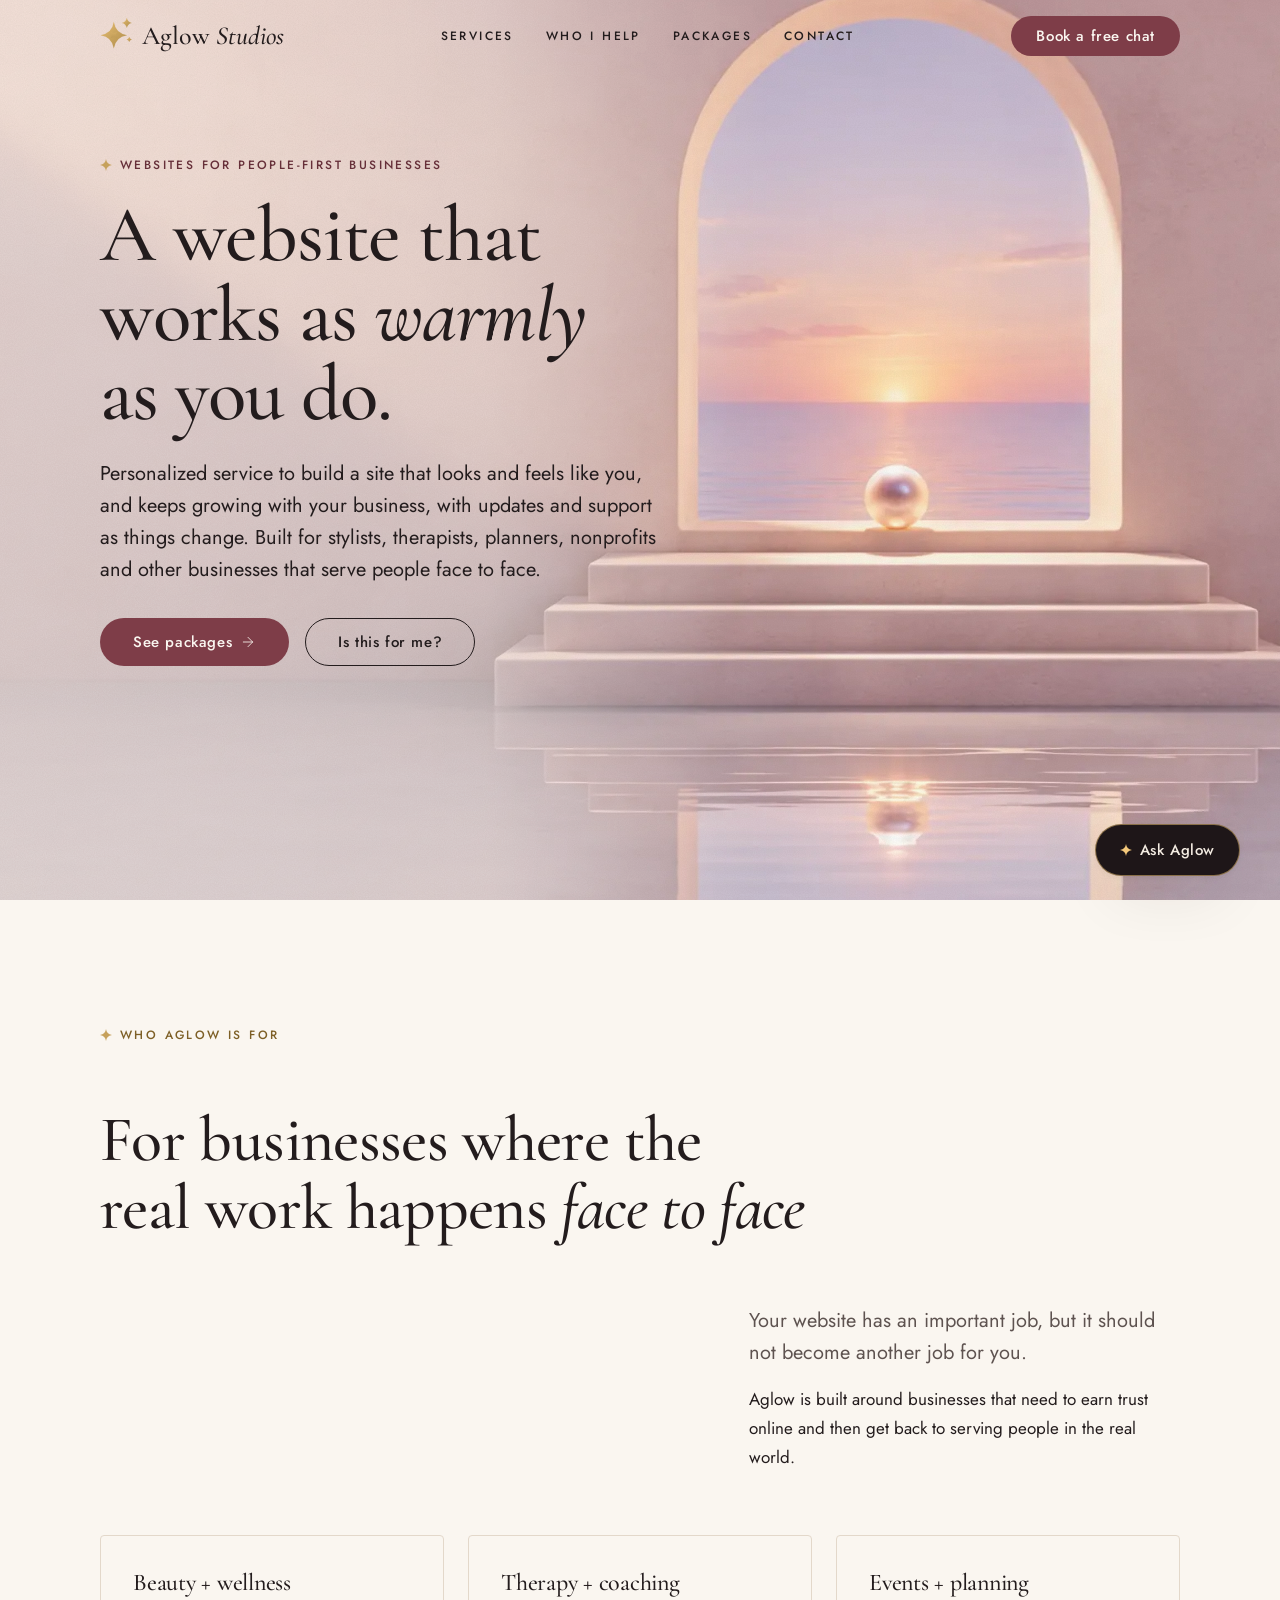
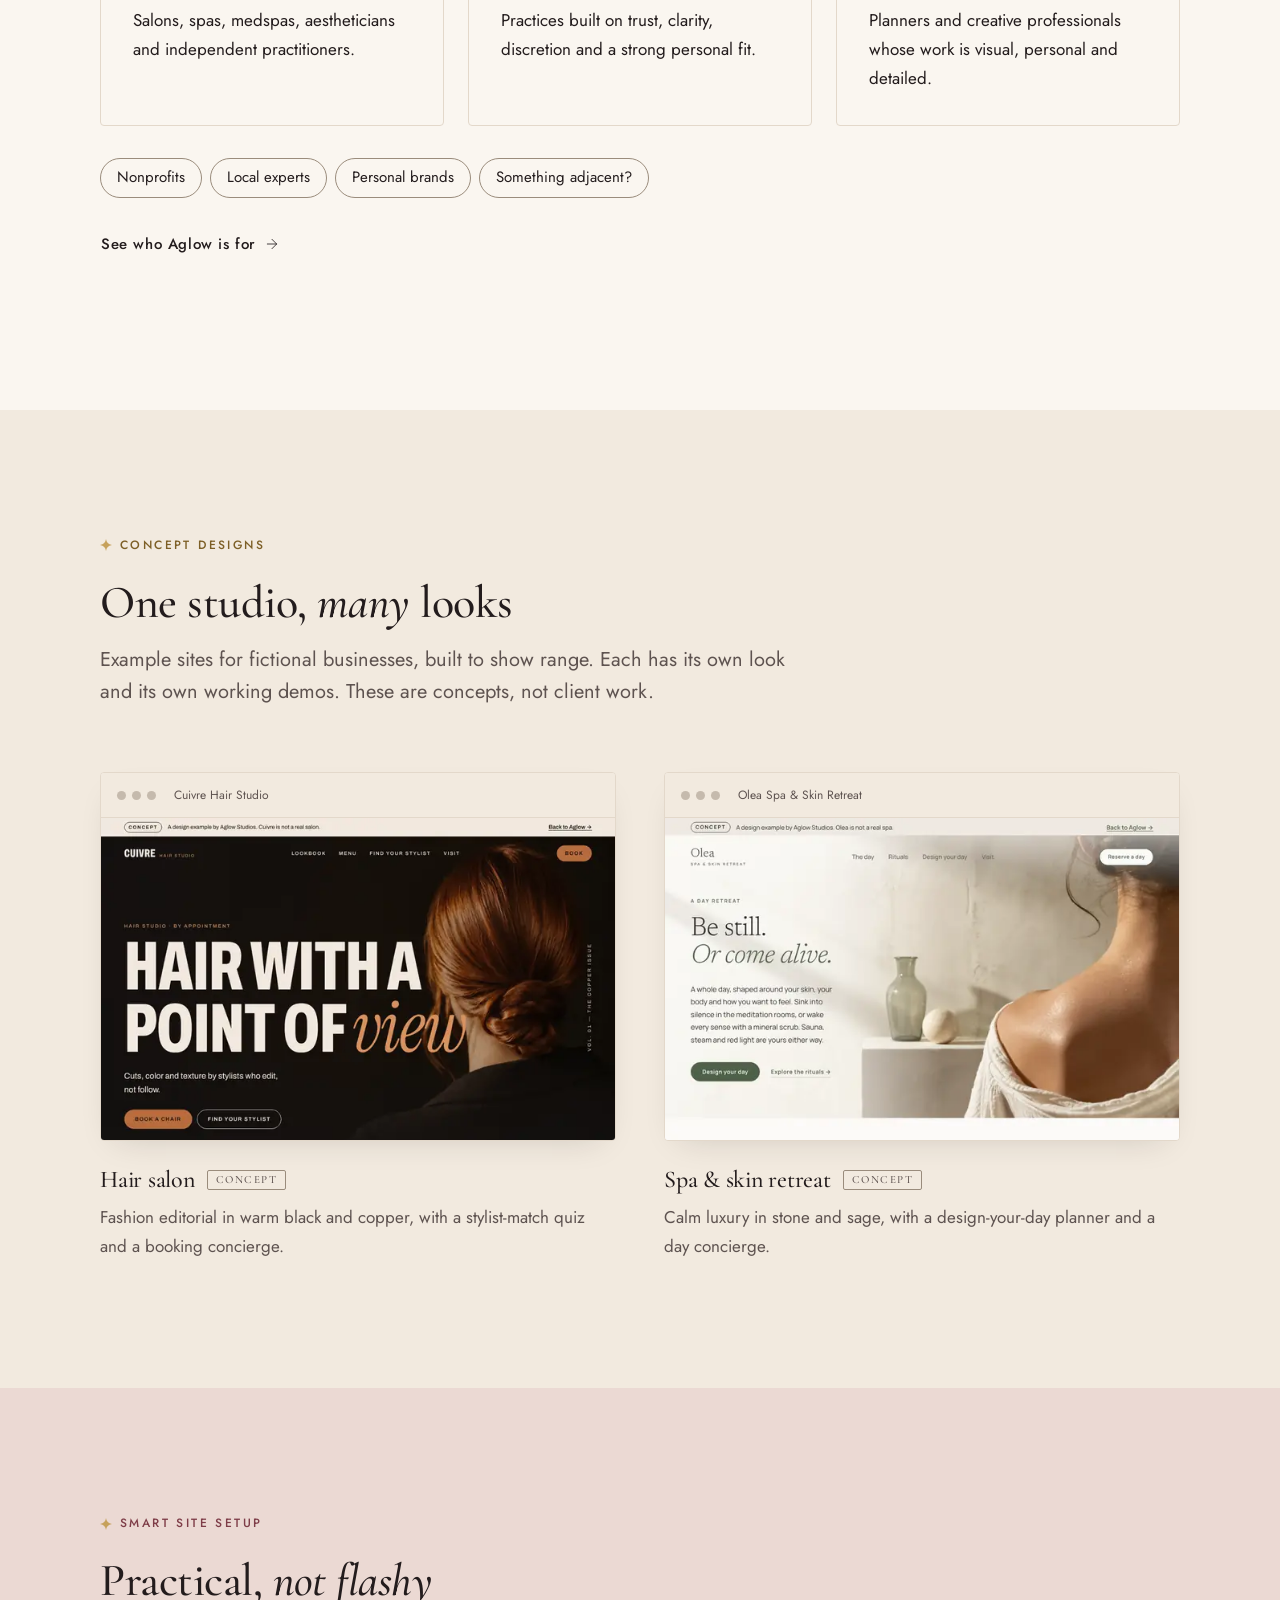
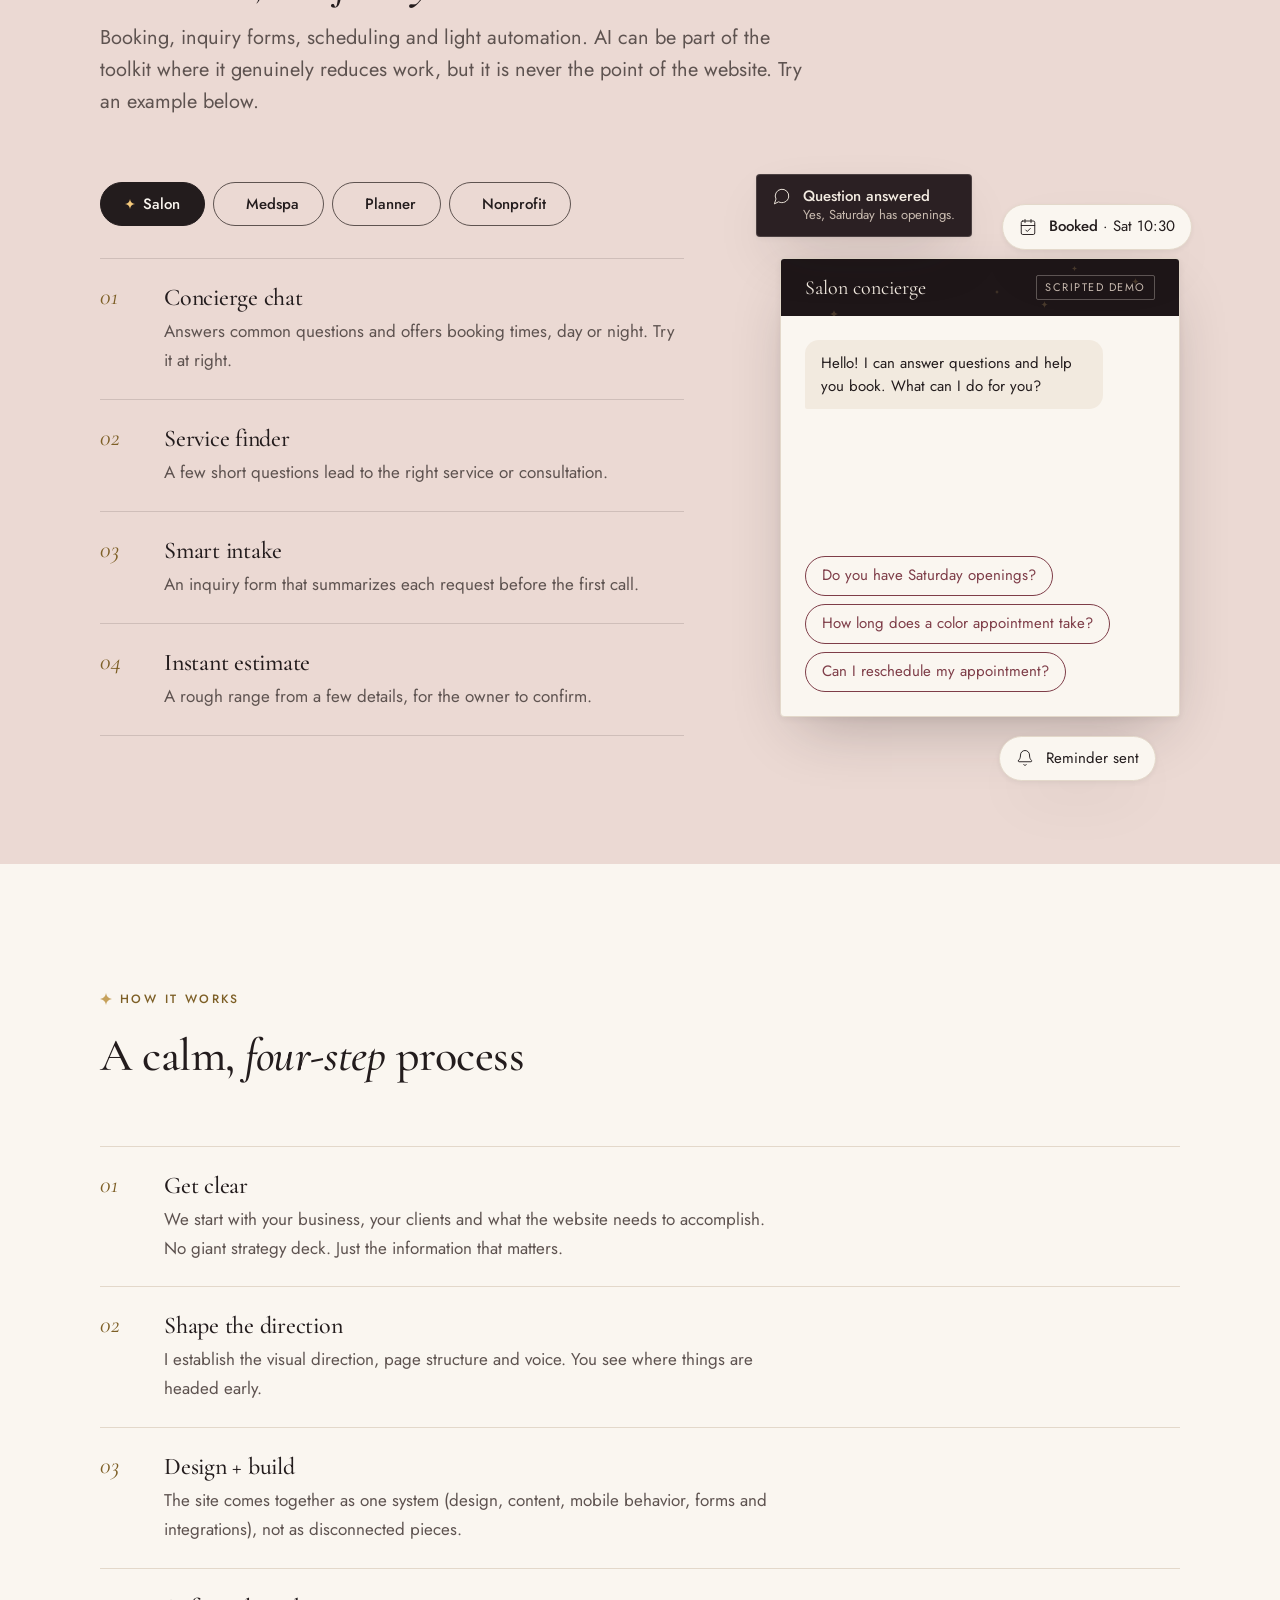
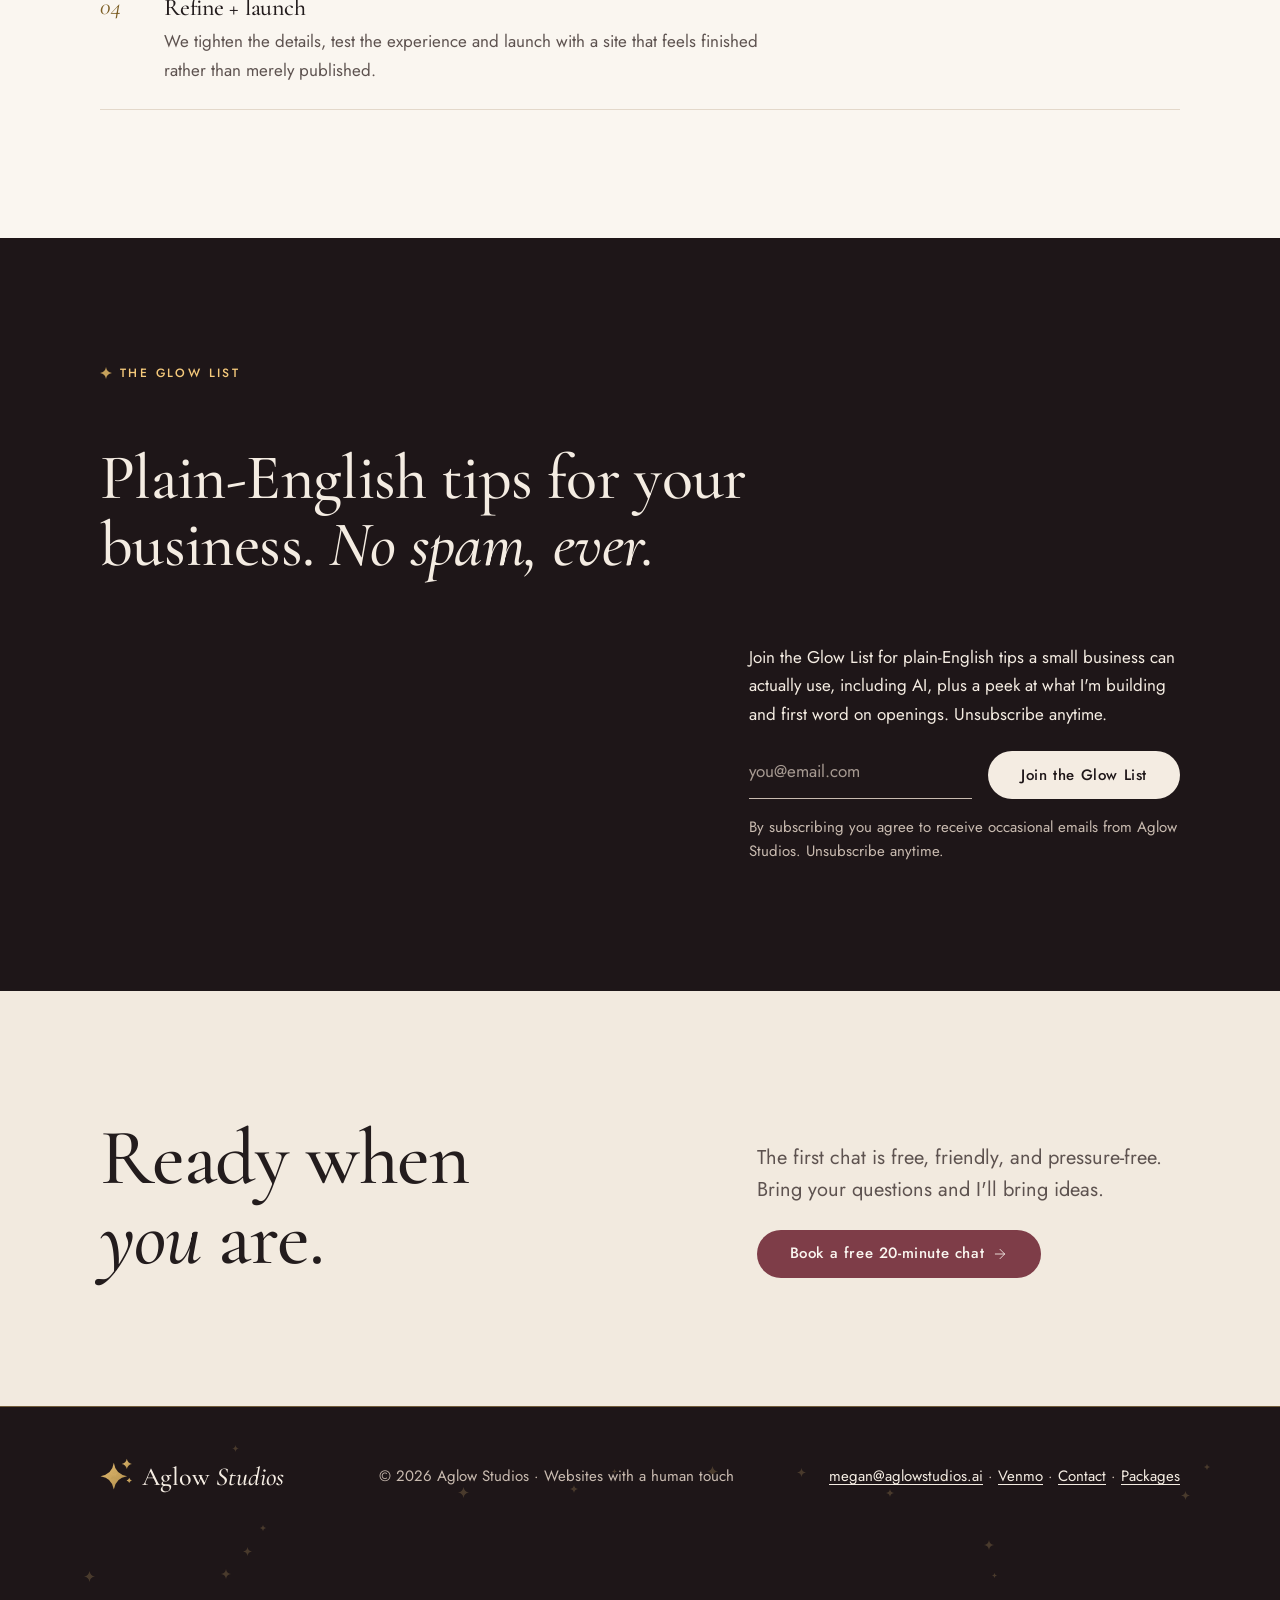
==== index.html @ f71d79bf "Restore the dawn-scene hero without floating chips Owner prefers the dawn render over the website-sc" ====
<!doctype html>
<html lang="en" class="no-js">
<head>
  <meta charset="utf-8">
  <meta name="viewport" content="width=device-width, initial-scale=1">
  <title>Aglow Studios · Websites with a human touch</title>
  <meta name="description" content="Warm, done-for-you websites for small businesses that serve people face to face: beauty and wellness, therapy and coaching, events, nonprofits and local experts.">
  <!-- Preview build: remove noindex at launch. -->
  <meta name="robots" content="noindex">
  <link rel="canonical" href="https://aglowstudios.ai/">
  <link rel="icon" href="assets/favicon.svg" type="image/svg+xml">
  <link rel="apple-touch-icon" href="assets/apple-touch-icon.png">
  <link rel="preload" href="assets/fonts/cormorant-garamond-latin-wght-normal.woff2" as="font" type="font/woff2" crossorigin>
  <link rel="stylesheet" href="styles.css">
</head>
<body>
<svg width="0" height="0" style="position:absolute" aria-hidden="true">
  <defs><linearGradient id="g-mark" x1="0" y1="0" x2="1" y2="1">
    <stop offset="0" style="stop-color:color-mix(in srgb, var(--glow) 70%, var(--gold))"/>
    <stop offset=".55" style="stop-color:var(--gold)"/>
    <stop offset="1" style="stop-color:color-mix(in srgb, var(--gold) 70%, var(--gold-deep))"/>
  </linearGradient></defs>
  <symbol id="i-mark" viewBox="0 0 64 64">
    <path fill="url(#g-mark)" d="M26 11Q29.2 32.8 51 36Q29.2 39.2 26 61Q22.8 39.2 1 36Q22.8 32.8 26 11Z"/>
    <path fill="url(#g-mark)" opacity=".75" transform="rotate(45 26 36)" d="M26 27Q27.3 34.7 35 36Q27.3 37.3 26 45Q24.7 37.3 17 36Q24.7 34.7 26 27Z"/>
    <path fill="url(#g-mark)" d="M50.5 3.5Q52 11.5 60 13Q52 14.5 50.5 22.5Q49 14.5 41 13Q49 11.5 50.5 3.5Z"/>
    <path fill="url(#g-mark)" d="M55 39Q55.9 43.1 60 44Q55.9 44.9 55 49Q54.1 44.9 50 44Q54.1 43.1 55 39Z"/>
  </symbol>
  <symbol id="i-star" viewBox="0 0 24 24"><path d="M12 0c.9 6.6 4.5 10.2 12 12-7.5 1.8-11.1 5.4-12 12-.9-6.6-4.5-10.2-12-12 7.5-1.8 11.1-5.4 12-12z"/></symbol>
  <symbol id="i-arrow" viewBox="0 0 24 24" fill="none" stroke="currentColor" stroke-width="1.25" stroke-linecap="round" stroke-linejoin="round"><path d="M5 12h14"/><path d="m12 5 7 7-7 7"/></symbol>
  <symbol id="i-x" viewBox="0 0 24 24" fill="none" stroke="currentColor" stroke-width="1.25" stroke-linecap="round" stroke-linejoin="round"><path d="M18 6 6 18"/><path d="m6 6 12 12"/></symbol>
  <symbol id="i-menu" viewBox="0 0 24 24" fill="none" stroke="currentColor" stroke-width="1.25" stroke-linecap="round"><path d="M4 7h16"/><path d="M4 12h16"/><path d="M4 17h16"/></symbol>
  <symbol id="i-calendar" viewBox="0 0 24 24" fill="none" stroke="currentColor" stroke-width="1.25" stroke-linecap="round" stroke-linejoin="round"><path d="M8 2v4"/><path d="M16 2v4"/><rect width="18" height="18" x="3" y="4" rx="2"/><path d="M3 10h18"/><path d="m9 16 2 2 4-4"/></symbol>
  <symbol id="i-message" viewBox="0 0 24 24" fill="none" stroke="currentColor" stroke-width="1.25" stroke-linecap="round" stroke-linejoin="round"><path d="M7.9 20A9 9 0 1 0 4 16.1L2 22Z"/></symbol>
  <symbol id="i-bell" viewBox="0 0 24 24" fill="none" stroke="currentColor" stroke-width="1.25" stroke-linecap="round" stroke-linejoin="round"><path d="M10.268 21a2 2 0 0 0 3.464 0"/><path d="M3.262 15.326A1 1 0 0 0 4 17h16a1 1 0 0 0 .74-1.673C19.41 13.956 18 12.499 18 8A6 6 0 0 0 6 8c0 4.499-1.411 5.956-2.738 7.326"/></symbol>
  <symbol id="i-palette" viewBox="0 0 24 24" fill="none" stroke="currentColor" stroke-width="1.25" stroke-linecap="round" stroke-linejoin="round"><circle cx="13.5" cy="6.5" r=".5" fill="currentColor"/><circle cx="17.5" cy="10.5" r=".5" fill="currentColor"/><circle cx="8.5" cy="7.5" r=".5" fill="currentColor"/><circle cx="6.5" cy="12.5" r=".5" fill="currentColor"/><path d="M12 2C6.5 2 2 6.5 2 12s4.5 10 10 10c.926 0 1.648-.746 1.648-1.688 0-.437-.18-.835-.437-1.125-.29-.289-.438-.652-.438-1.125a1.64 1.64 0 0 1 1.668-1.668h1.996c3.051 0 5.555-2.503 5.555-5.554C21.965 6.012 17.461 2 12 2z"/></symbol>
  <symbol id="i-handshake" viewBox="0 0 24 24" fill="none" stroke="currentColor" stroke-width="1.25" stroke-linecap="round" stroke-linejoin="round"><path d="m11 17 2 2a1 1 0 1 0 3-3"/><path d="m14 14 2.5 2.5a1 1 0 1 0 3-3l-3.88-3.88a3 3 0 0 0-4.24 0l-.88.88a1 1 0 1 1-3-3l2.81-2.81a5.79 5.79 0 0 1 7.06-.87l.47.28a2 2 0 0 0 1.42.25L21 4"/><path d="m21 3 1 11h-2"/><path d="M3 3 2 14l6.5 6.5a1 1 0 1 0 3-3"/><path d="M3 4h8"/></symbol>
  <symbol id="i-sprout" viewBox="0 0 24 24" fill="none" stroke="currentColor" stroke-width="1.25" stroke-linecap="round" stroke-linejoin="round"><path d="M7 20h10"/><path d="M10 20c5.5-2.5.8-6.4 3-10"/><path d="M9.5 9.4c1.1.8 1.8 2.2 2.3 3.7-2 .4-3.5.4-4.8-.3-1.2-.6-2.3-1.9-3-4.2 2.8-.5 4.4 0 5.5.8z"/><path d="M14.1 6a7 7 0 0 0-1.1 4c1.9-.1 3.3-.6 4.3-1.4 1-1 1.6-2.3 1.7-4.6-2.7.1-4 1-4.9 2z"/></symbol>
</svg>

<a class="skip-link" href="#main">Skip to content</a>
<header class="site-header">
  <div class="wrap">
    <a class="logo" href="index.html" aria-label="Aglow Studios, home"><svg class="mark" aria-hidden="true"><use href="#i-mark"/></svg><span>Aglow <em>Studios</em></span></a>
    <nav class="site-nav" aria-label="Main">
      <a href="services.html">Services</a>
      <a href="who.html">Who I help</a>
      <a href="packages.html">Packages</a>
      <a href="contact.html">Contact</a>
    </nav>
    <a class="btn btn--primary header-cta" href="contact.html">Book a free chat</a>
    <button class="menu-toggle" type="button" aria-label="Open menu" aria-expanded="false" aria-controls="mobile-menu"><svg aria-hidden="true"><use href="#i-menu"/></svg></button>
  </div>
</header>

<div class="mobile-menu" id="mobile-menu" role="dialog" aria-modal="true" aria-label="Menu" hidden>
  <div class="mobile-menu__top">
    <a class="logo" href="index.html" aria-label="Aglow Studios, home"><svg class="mark" aria-hidden="true"><use href="#i-mark"/></svg><span>Aglow <em>Studios</em></span></a>
    <button class="menu-toggle mobile-menu__close" type="button" aria-label="Close menu"><svg aria-hidden="true"><use href="#i-x"/></svg></button>
  </div>
  <nav aria-label="Main">
    <a href="index.html" aria-current="page">Home</a>
    <a href="services.html">Services</a>
    <a href="who.html">Who I help</a>
    <a href="packages.html">Packages</a>
    <a href="contact.html">Contact</a>
  </nav>
  <a class="btn btn--primary" href="contact.html">Book a free chat <svg class="arrow" aria-hidden="true"><use href="#i-arrow"/></svg></a>
</div>

<main id="main">
  <section class="section band-blush hero">
    <picture class="hero__media">
      <source media="(max-width: 899px)" srcset="assets/images/hero-dawn-mobile.webp" width="903" height="1129">
      <img src="assets/images/hero-dawn-2000.webp" srcset="assets/images/hero-dawn-1200.webp 1200w, assets/images/hero-dawn-2000.webp 2000w" sizes="100vw" width="2000" height="1129" alt="" fetchpriority="high">
    </picture>
    <div class="wrap hero__grid">
      <div class="hero__copy">
        <p class="eyebrow reveal"><svg class="star" aria-hidden="true"><use href="#i-star"/></svg>Websites for people-first businesses</p>
        <h1 class="display reveal" style="--i:1">A website that works as <em class="glint-word">warmly</em> as you do.</h1>
        <p class="lead reveal" style="--i:2">Personalized service to build a site that looks and feels like you, and keeps growing with your business, with updates and support as things change. Built for stylists, therapists, planners, nonprofits and other businesses that serve people face to face.</p>
        <div class="btn-row reveal" style="--i:3">
          <a class="btn btn--primary" href="packages.html">See packages <svg class="arrow" aria-hidden="true"><use href="#i-arrow"/></svg></a>
          <a class="btn btn--secondary" href="who.html">Is this for me?</a>
        </div>
      </div>
    </div>
  </section>

  <section class="section" aria-labelledby="who-title">
    <div class="wrap statement">
      <p class="eyebrow reveal" style="grid-column:1/-1; margin:0"><svg class="star" aria-hidden="true"><use href="#i-star"/></svg>Who Aglow is for</p>
      <h2 class="reveal" id="who-title">For businesses where the real work happens <em>face to face</em></h2>
      <div class="statement__body reveal" style="--i:1">
        <p class="lead">Your website has an important job, but it should not become another job for you.</p>
        <p>Aglow is built around businesses that need to earn trust online and then get back to serving people in the real world.</p>
      </div>
    </div>
    <div class="wrap" style="margin-top:var(--s-8)">
      <div class="grid grid--3">
        <div class="card reveal"><h3>Beauty + wellness</h3><p>Salons, spas, medspas, aestheticians and independent practitioners.</p></div>
        <div class="card reveal" style="--i:1"><h3>Therapy + coaching</h3><p>Practices built on trust, clarity, discretion and a strong personal fit.</p></div>
        <div class="card reveal" style="--i:2"><h3>Events + planning</h3><p>Planners and creative professionals whose work is visual, personal and detailed.</p></div>
      </div>
      <div class="pills reveal" style="--i:3">
        <span class="pill">Nonprofits</span><span class="pill">Local experts</span><span class="pill">Personal brands</span><span class="pill">Something adjacent?</span>
      </div>
      <p class="reveal" style="--i:4; margin-top:var(--s-5)"><a class="btn btn--quiet" href="who.html">See who Aglow is for <svg class="arrow" aria-hidden="true"><use href="#i-arrow"/></svg></a></p>
    </div>
  </section>

  <section class="section band-cream" aria-labelledby="concepts-title">
    <div class="wrap">
      <div class="section-head">
        <p class="eyebrow reveal"><svg class="star" aria-hidden="true"><use href="#i-star"/></svg>Concept designs</p>
        <h2 class="reveal" id="concepts-title">One studio, <em>many</em> looks</h2>
        <p class="lead reveal" style="--i:1">Example sites for fictional businesses, built to show range. Each has its own look and its own working demos. These are concepts, not client work.</p>
      </div>
      <div class="concepts">
        <a class="concept reveal" href="concepts/salon/">
          <div class="browser">
            <div class="browser__bar"><i></i><i></i><i></i><span class="browser__url">Cuivre Hair Studio</span></div>
            <div class="browser__view"><img src="assets/images/concepts/card-salon.webp" width="640" height="3078" loading="lazy" alt="Scrolling preview of the Cuivre Hair Studio concept: warm black and copper, bold condensed headlines, a sideways lookbook and a stylist-match quiz."></div>
          </div>
          <div class="concept__body">
            <h3>Hair salon <span class="tag">Concept</span></h3>
            <p>Fashion editorial in warm black and copper, with a stylist-match quiz and a booking concierge.</p>
          </div>
        </a>
        <a class="concept reveal" style="--i:1" href="concepts/medspa/">
          <div class="browser">
            <div class="browser__bar"><i></i><i></i><i></i><span class="browser__url">Olea Spa &amp; Skin Retreat</span></div>
            <div class="browser__view"><img src="assets/images/concepts/card-medspa.webp" width="640" height="3770" loading="lazy" alt="Scrolling preview of the Olea Spa and Skin Retreat concept: white, stone and sage, full-width photography and a design-your-day planner."></div>
          </div>
          <div class="concept__body">
            <h3>Spa &amp; skin retreat <span class="tag">Concept</span></h3>
            <p>Calm luxury in stone and sage, with a design-your-day planner and a day concierge.</p>
          </div>
        </a>
      </div>
    </div>
  </section>

  <section class="section band-blush" aria-labelledby="tools-title">
    <div class="wrap" data-demo>
      <div class="section-head">
        <p class="eyebrow reveal"><svg class="star" aria-hidden="true"><use href="#i-star"/></svg>Smart site setup</p>
        <h2 class="reveal" id="tools-title">Practical, <em>not flashy</em></h2>
        <p class="lead reveal" style="--i:1">Booking, inquiry forms, scheduling and light automation. AI can be part of the toolkit where it genuinely reduces work, but it is never the point of the website. Try an example below.</p>
      </div>
      <div class="tabs" role="tablist" aria-label="Industry">
        <button class="tab" role="tab" aria-selected="true" data-script="salon">Salon</button>
        <button class="tab" role="tab" aria-selected="false" data-script="medspa">Medspa</button>
        <button class="tab" role="tab" aria-selected="false" data-script="planner">Planner</button>
        <button class="tab" role="tab" aria-selected="false" data-script="nonprofit">Nonprofit</button>
      </div>
      <div class="demo">
        <ol class="idea-list">
          <li><span class="num">01</span><div><h3>Concierge chat</h3><p>Answers common questions and offers booking times, day or night. Try it at right.</p></div></li>
          <li><span class="num">02</span><div><h3>Service finder</h3><p>A few short questions lead to the right service or consultation.</p></div></li>
          <li><span class="num">03</span><div><h3>Smart intake</h3><p>An inquiry form that summarizes each request before the first call.</p></div></li>
          <li><span class="num">04</span><div><h3>Instant estimate</h3><p>A rough range from a few details, for the owner to confirm.</p></div></li>
        </ol>
        <div class="demo__stage">
          <div class="demo__chips" role="img" aria-label="Examples of what a site can handle for you: answering a question, taking a booking and sending a reminder">
            <div class="chip chip--card chip--night demo-chip demo-chip--a">
              <svg class="icon" aria-hidden="true"><use href="#i-message"/></svg>
              <span><b>Question answered</b><span class="sub">Yes, Saturday has openings.</span></span>
            </div>
            <div class="chip demo-chip demo-chip--b" style="animation-delay:-2s">
              <svg class="icon" aria-hidden="true"><use href="#i-calendar"/></svg>
              <span><b>Booked</b> · Sat 10:30</span>
            </div>
            <div class="chip demo-chip demo-chip--c" style="animation-delay:-4s">
              <svg class="icon" aria-hidden="true"><use href="#i-bell"/></svg>
              <span>Reminder sent</span>
            </div>
          </div>
          <div class="chat" data-script="salon" aria-live="polite">
            <div class="chat__head"><div class="starfield" data-starfield="5" aria-hidden="true"></div><span class="who">Salon concierge</span><span class="tag">Scripted demo</span></div>
            <div class="chat__body"></div>
            <div class="chat__suggest"></div>
          </div>
        </div>
      </div>
    </div>
  </section>

  <section class="section" aria-labelledby="how-title">
    <div class="wrap">
      <div class="section-head">
        <p class="eyebrow reveal"><svg class="star" aria-hidden="true"><use href="#i-star"/></svg>How it works</p>
        <h2 class="reveal" id="how-title">A calm, <em>four-step</em> process</h2>
      </div>
      <ol class="idea-list">
        <li class="reveal"><span class="num">01</span><div><h3>Get clear</h3><p>We start with your business, your clients and what the website needs to accomplish. No giant strategy deck. Just the information that matters.</p></div></li>
        <li class="reveal" style="--i:1"><span class="num">02</span><div><h3>Shape the direction</h3><p>I establish the visual direction, page structure and voice. You see where things are headed early.</p></div></li>
        <li class="reveal" style="--i:2"><span class="num">03</span><div><h3>Design + build</h3><p>The site comes together as one system (design, content, mobile behavior, forms and integrations), not as disconnected pieces.</p></div></li>
        <li class="reveal" style="--i:3"><span class="num">04</span><div><h3>Refine + launch</h3><p>We tighten the details, test the experience and launch with a site that feels finished rather than merely published.</p></div></li>
      </ol>
    </div>
  </section>

  <section class="section band-night" aria-labelledby="glow-title">
    <div class="wrap statement">
      <p class="eyebrow reveal" style="grid-column:1/-1; margin:0"><svg class="star" aria-hidden="true"><use href="#i-star"/></svg>The Glow List</p>
      <h2 class="reveal" id="glow-title">Plain-English tips for your business. <em>No spam, ever.</em></h2>
      <div class="statement__body reveal" style="--i:1">
        <p>Join the Glow List for plain-English tips a small business can actually use, including AI, plus a peek at what I'm building and first word on openings. Unsubscribe anytime.</p>
        <form class="inline-form glow-list-form">
          <input type="email" name="email" required placeholder="you@email.com" aria-label="Your email address" autocomplete="email">
          <button class="btn btn--primary" type="submit">Join the Glow List</button>
        </form>
        <p class="small" style="margin-top:var(--s-4)">By subscribing you agree to receive occasional emails from Aglow Studios. Unsubscribe anytime.</p>
      </div>
    </div>
  </section>

  <section class="section band-cream">
    <div class="wrap cta-block">
      <h2 class="display reveal">Ready when <em>you</em> are.</h2>
      <div class="reveal" style="--i:1">
        <p class="lead">The first chat is free, friendly, and pressure-free. Bring your questions and I'll bring ideas.</p>
        <div class="btn-row" style="margin-top:var(--s-5)"><a class="btn btn--primary" href="contact.html">Book a free 20-minute chat <svg class="arrow" aria-hidden="true"><use href="#i-arrow"/></svg></a></div>
      </div>
    </div>
  </section>
</main>

<footer class="site-footer">
  <div class="starfield" data-starfield="16" aria-hidden="true"></div>
  <div class="wrap">
    <a class="logo" href="index.html" aria-label="Aglow Studios, home"><svg class="mark" aria-hidden="true"><use href="#i-mark"/></svg><span>Aglow <em>Studios</em></span></a>
    <p>&copy; <span data-year></span> Aglow Studios · Websites with a human touch</p>
    <p><a href="mailto:megan@aglowstudios.ai">megan@aglowstudios.ai</a> · <a href="https://venmo.com/u/M-Mauger" target="_blank" rel="noopener">Venmo</a> · <a href="contact.html">Contact</a> · <a href="packages.html">Packages</a></p>
  </div>
</footer>

<div class="mobile-cta"><a class="btn btn--primary" href="contact.html">Book a free chat</a></div>
<div class="chat chat--floating" id="concierge" data-script="aglow" role="dialog" aria-label="Ask Aglow, scripted demo" hidden>
  <div class="chat__head">
    <div class="starfield" data-starfield="5" aria-hidden="true"></div>
    <span class="who">Aglow concierge</span>
    <span class="tag">Scripted demo</span>
    <button class="chat__close" type="button" aria-label="Close chat"><svg aria-hidden="true"><use href="#i-x"/></svg></button>
  </div>
  <div class="chat__body" aria-live="polite"></div>
  <div class="chat__suggest"></div>
</div>
<button class="fab" type="button" aria-expanded="false" aria-controls="concierge"><svg class="star" aria-hidden="true"><use href="#i-star"/></svg>Ask Aglow</button>

<script src="script.js"></script>
</body>
</html>
---- styles.css ----
/* Aglow Studios — tokens and components. See DESIGN.md for roles. */

@font-face {
  font-family: "Cormorant Garamond";
  src: url("assets/fonts/cormorant-garamond-latin-wght-normal.woff2") format("woff2");
  font-weight: 300 700; font-style: normal; font-display: swap;
}
@font-face {
  font-family: "Cormorant Garamond";
  src: url("assets/fonts/cormorant-garamond-latin-wght-italic.woff2") format("woff2");
  font-weight: 300 700; font-style: italic; font-display: swap;
}
@font-face {
  font-family: "Jost";
  src: url("assets/fonts/jost-latin-wght-normal.woff2") format("woff2");
  font-weight: 100 900; font-style: normal; font-display: swap;
}

:root {
  /* Color */
  --ivory: #FAF6F0;
  --cream: #F2EADF;
  --blush: #EBD9D3;
  --plaster-light: #F4E6DF;
  --plaster-shade: #DEC5BD;
  --mist: #D3D1E6;
  --dawn: #F8DCC0;
  --pearl: #FFFDF9;
  --gold-sheen: linear-gradient(135deg, color-mix(in srgb, var(--glow) 70%, var(--gold)), var(--gold) 55%, color-mix(in srgb, var(--gold) 70%, var(--gold-deep)));
  --star-mask: url("data:image/svg+xml,%3Csvg xmlns='http://www.w3.org/2000/svg' viewBox='0 0 24 24'%3E%3Cpath d='M12 0Q13.3 10.7 24 12Q13.3 13.3 12 24Q10.7 13.3 0 12Q10.7 10.7 12 0Z'/%3E%3C/svg%3E");
  --reveal: #C9A9A3;
  --line: #E3D8CA;
  --line-strong: #9A8C7C;
  --ink: #231C1D;
  --ink-soft: #5E5350;
  --wine: #7E3D48;
  --wine-deep: #662F39;
  --gold: #C6A15B;
  --gold-deep: #7D5F26;
  --glow: #F5C97B;
  --night: #1E1618;
  --night-raised: #2B2023;
  --on-night: #F4ECE2;
  --on-night-soft: #C9BBB0;
  --success: #4A6645;
  --warning: #8A5D0B;
  --error: #A1362E;

  /* Type */
  --font-display: "Cormorant Garamond", Georgia, "Times New Roman", serif;
  --font-text: "Jost", system-ui, -apple-system, "Segoe UI", sans-serif;
  --text-display: clamp(2.75rem, 6.2vw, 5.5rem);
  --text-h1: clamp(2.25rem, 5vw, 4rem);
  --text-h2: clamp(1.875rem, 3.6vw, 2.875rem);
  --text-h3: 1.5rem;
  --text-lead: 1.25rem;
  --text-body: 1.0625rem;
  --text-small: 0.9375rem;
  --text-label: 0.75rem;

  /* Spacing */
  --s-1: 4px; --s-2: 8px; --s-3: 12px; --s-4: 16px; --s-5: 24px;
  --s-6: 32px; --s-7: 48px; --s-8: 64px; --s-9: 96px; --s-10: 128px;
  --section: clamp(72px, 10vw, 144px);
  --max-width: 1160px;
  --gutter: clamp(20px, 4vw, 40px);

  /* Shape and depth */
  --r-sm: 2px;
  --r-card: 4px;
  --r-pill: 999px;
  --r-arch: 999px 999px 4px 4px;
  --shadow-raised: 0 12px 32px -16px rgba(35, 28, 29, .18);
  --shadow-float: 0 24px 60px -20px rgba(35, 28, 29, .30), 0 2px 6px rgba(35, 28, 29, .06);
  --glow-shadow: 0 0 40px rgba(245, 201, 123, .45);
  --orb-glow: 0 0 60px 18px rgba(245, 201, 123, .55), 0 0 150px 60px rgba(245, 201, 123, .30);
  --water: clamp(120px, 22vh, 220px);
  --z-raised: 10; --z-float: 20; --z-nav: 100; --z-fab: 200; --z-chat: 300;

  /* Motion */
  --t-micro: 160ms;
  --t-ui: 320ms;
  --t-reveal: 800ms;
  --ease: cubic-bezier(.2, .7, .2, 1);

  /* Surface-aware roles: redefined inside .band-night */
  --surface: var(--ivory);
  --fg: var(--ink);
  --fg-soft: var(--ink-soft);
  --hairline: var(--line);
  --label: var(--gold-deep);
  --action-bg: var(--wine);
  --action-bg-hover: var(--wine-deep);
  --action-fg: var(--ivory);
  --outline: var(--ink);
  --border-ui: var(--line-strong);
  --focus: var(--gold-deep);
}

/* ---------- Base ---------- */
*, *::before, *::after { box-sizing: border-box; }
html { scroll-behavior: smooth; -webkit-text-size-adjust: 100%; }
body {
  margin: 0;
  background: var(--ivory);
  color: var(--ink);
  font-family: var(--font-text);
  font-size: var(--text-body);
  line-height: 1.7;
  -webkit-font-smoothing: antialiased;
  overflow-x: clip;
}
img, svg { max-width: 100%; display: block; }
h1, h2, h3 {
  font-family: var(--font-display);
  font-weight: 500;
  letter-spacing: -0.01em;
  margin: 0 0 var(--s-4);
  color: var(--fg);
  text-wrap: balance;
}
h1 { font-size: var(--text-h1); line-height: 1.08; }
h2 { font-size: var(--text-h2); line-height: 1.12; }
h3 { font-size: var(--text-h3); line-height: 1.25; }
h1 em, h2 em, .display em { font-style: italic; font-weight: 500; }
p { margin: 0 0 var(--s-4); max-width: 62ch; }
a { color: var(--action-bg); text-decoration-thickness: 1px; text-underline-offset: 3px; }
:focus-visible { outline: 2px solid var(--focus); outline-offset: 3px; }

.display { font-family: var(--font-display); font-size: var(--text-display); line-height: 1; font-weight: 500; letter-spacing: -0.015em; }
.lead { font-size: var(--text-lead); line-height: 1.6; color: var(--fg-soft); }
.small { font-size: var(--text-small); line-height: 1.6; color: var(--fg-soft); }
.eyebrow {
  display: flex; align-items: center; gap: var(--s-2);
  font-size: var(--text-label); line-height: 1.2; font-weight: 500;
  letter-spacing: .2em; text-transform: uppercase;
  color: var(--label); margin: 0 0 var(--s-5);
}
.star { width: 12px; height: 12px; flex: none; fill: var(--gold); }

/* ---------- Layout ---------- */
.wrap { max-width: var(--max-width); margin-inline: auto; padding-inline: var(--gutter); }
.section { padding-block: var(--section); background: var(--surface); color: var(--fg); }
.band-cream { --surface: var(--cream); }
.band-night {
  --surface: var(--night);
  --fg: var(--on-night);
  --fg-soft: var(--on-night-soft);
  --hairline: rgba(244, 236, 226, .16);
  --label: var(--glow);
  --action-bg: var(--on-night);
  --action-bg-hover: var(--glow);
  --action-fg: var(--night);
  --outline: var(--on-night);
  --focus: var(--glow);
  background: var(--night); color: var(--on-night);
}
.band-blush { --surface: var(--blush); --hairline: rgba(35, 28, 29, .14); --label: var(--wine); --border-ui: var(--ink-soft); }
.rule { border: 0; border-top: 1px solid var(--hairline); margin: 0; }

/* ---------- Buttons ---------- */
.btn {
  display: inline-flex; align-items: center; justify-content: center; gap: var(--s-2);
  min-height: 48px; padding: 0 var(--s-6);
  border-radius: var(--r-pill); border: 1px solid transparent;
  font: 500 var(--text-small)/1 var(--font-text); letter-spacing: .04em;
  text-decoration: none; cursor: pointer; white-space: nowrap;
  transition: transform var(--t-micro) var(--ease), box-shadow var(--t-micro) var(--ease),
              background-color var(--t-micro) var(--ease), color var(--t-micro) var(--ease);
}
.btn .arrow { width: 16px; height: 16px; transition: transform var(--t-micro) var(--ease); }
.btn:hover { transform: translateY(-2px); }
.btn:hover .arrow { transform: translateX(4px); }
.btn:active { transform: translateY(0); }
.btn--primary { position: relative; background: var(--action-bg); color: var(--action-fg); }
.btn--primary::after { /* a star pops at the corner on hover */
  content: ""; position: absolute; top: -6px; right: 10px; width: 13px; aspect-ratio: 1;
  background: var(--gold-sheen); -webkit-mask: var(--star-mask) center / contain no-repeat; mask: var(--star-mask) center / contain no-repeat;
  opacity: 0; transform: scale(.2) rotate(-60deg);
  transition: opacity var(--t-ui) var(--ease), transform var(--t-ui) var(--ease);
}
.btn--primary:hover::after { opacity: 1; transform: none; }
.btn--primary:hover { background: var(--action-bg-hover); box-shadow: var(--shadow-raised); }
.band-night .btn--primary:hover, .site-header--night:not(.is-scrolled) .btn--primary:hover { box-shadow: var(--glow-shadow); }
.btn--secondary { background: transparent; color: var(--outline); border-color: var(--outline); }
.btn--secondary:hover { background: var(--outline); color: var(--surface); }
.btn--quiet {
  min-height: 44px; padding: 0; border-radius: 0; color: var(--fg);
  background: linear-gradient(var(--gold), var(--gold)) left calc(100% - 8px) / 0 1px no-repeat;
  transition: background-size var(--t-ui) var(--ease);
}
.btn--quiet:hover { transform: none; background-size: 100% 1px; }
.btn[disabled], .btn[aria-disabled="true"] { opacity: .45; pointer-events: none; }
.btn-row { display: flex; flex-wrap: wrap; gap: var(--s-4); align-items: center; }

/* ---------- Inputs ---------- */
.field { display: grid; gap: var(--s-2); }
.field label { font-size: var(--text-label); font-weight: 500; letter-spacing: .2em; text-transform: uppercase; color: var(--fg-soft); }
.field input, .field textarea {
  width: 100%; min-height: 48px; padding: var(--s-3) 0;
  font: inherit; color: var(--fg); background: transparent;
  border: 0; border-bottom: 1px solid var(--line-strong); border-radius: 0;
  transition: border-color var(--t-micro) var(--ease), box-shadow var(--t-micro) var(--ease);
}
.field input::placeholder { color: var(--line-strong); }
.field input:focus-visible, .field textarea:focus-visible { outline: none; border-color: var(--action-bg); box-shadow: 0 1px 0 var(--action-bg); }
.field--error input { border-color: var(--error); }
.field .msg { font-size: var(--text-small); color: var(--error); margin: 0; }

/* ---------- Card ---------- */
.card {
  background: var(--ivory); border: 1px solid var(--line); border-radius: var(--r-card);
  padding: var(--s-6);
  transition: transform var(--t-ui) var(--ease), box-shadow var(--t-ui) var(--ease), border-color var(--t-ui) var(--ease);
}
a.card, .card--link { display: block; text-decoration: none; color: inherit; }
.card--link:hover { transform: translateY(-4px); box-shadow: var(--shadow-raised); border-color: var(--gold); }
.card--link { position: relative; }
.card--link::after {
  content: ""; position: absolute; top: var(--s-4); right: var(--s-4); width: 14px; aspect-ratio: 1;
  background: var(--gold-sheen); -webkit-mask: var(--star-mask) center / contain no-repeat; mask: var(--star-mask) center / contain no-repeat;
  opacity: 0; transform: scale(.3) rotate(-90deg);
  transition: opacity var(--t-ui) var(--ease), transform var(--t-ui) var(--ease);
}
.card--link:hover::after { opacity: 1; transform: none; }
.card h3 { margin-bottom: var(--s-2); }
.card p:last-child { margin-bottom: 0; }

/* ---------- Navigation ---------- */
.site-header {
  position: fixed; inset: 0 0 auto; z-index: var(--z-nav);
  color: var(--fg);
  border-bottom: 1px solid transparent;
  transition: background-color var(--t-ui) var(--ease), border-color var(--t-ui) var(--ease), color var(--t-ui) var(--ease);
}
.site-header--night:not(.is-scrolled) {
  --fg: var(--on-night); --outline: var(--on-night); --action-bg: var(--on-night); --action-fg: var(--night); --action-bg-hover: var(--glow); --focus: var(--glow);
}
.site-header.is-scrolled { background: var(--ivory); border-bottom-color: var(--line); }
.site-header .wrap { display: flex; align-items: center; justify-content: space-between; gap: var(--s-5); min-height: 72px; }
.logo { display: inline-flex; align-items: center; gap: var(--s-2); font-family: var(--font-display); font-size: 1.625rem; font-weight: 500; color: var(--fg); text-decoration: none; letter-spacing: 0; }
.logo em { font-style: italic; }
.logo .mark { width: 34px; height: 34px; flex: none; margin-top: -6px; }
.logo:hover .mark { animation: twinkle 1.2s var(--ease); }
@keyframes twinkle { 50% { transform: rotate(8deg) scale(1.06); } }
@media (max-width: 479px) { .logo .mark { width: 28px; height: 28px; } }
.site-nav { display: none; gap: var(--s-6); }
.site-nav a {
  font-size: var(--text-label); font-weight: 500; letter-spacing: .2em; text-transform: uppercase;
  color: var(--fg); text-decoration: none; padding-block: var(--s-3);
  background: linear-gradient(var(--gold), var(--gold)) left calc(100% - 6px) / 0 1px no-repeat;
  transition: background-size var(--t-ui) var(--ease);
}
.site-nav a:hover, .site-nav a[aria-current="page"] { background-size: 100% 1px; }
.site-header .btn { min-height: 40px; padding-inline: var(--s-4); }
@media (max-width: 479px) { .logo { font-size: 1.375rem; } }
@media (min-width: 900px) { .site-nav { display: flex; } .site-header .btn { padding-inline: var(--s-5); } }

/* ---------- Hero: rendered dawn scene ---------- */
/* Photo-real render (assets/images/hero-dawn-*.webp): blush plaster wall, arch onto a
   sunset sea, a pearl on the sill, steps into still water. A soft veil on the left keeps
   the copy above 4.5:1. On phones the copy sits above a 4:5 crop of the arch. */
.hero {
  position: relative; min-height: 100svh; display: grid; align-items: center;
  padding-top: calc(72px + var(--s-6)); padding-bottom: clamp(120px, 20vh, 200px);
  overflow: clip; --px: 0px; --py: 0px;
  --label: var(--wine-deep); --fg-soft: var(--ink);
  background: linear-gradient(105deg, var(--plaster-light) 0%, var(--blush) 60%, var(--plaster-shade) 100%);
}
.hero::after { /* film grain */
  content: ""; position: absolute; inset: 0; z-index: 1; pointer-events: none; opacity: .18; mix-blend-mode: multiply;
  background-image: url("data:image/svg+xml,%3Csvg xmlns='http://www.w3.org/2000/svg' width='220' height='220'%3E%3Cfilter id='n'%3E%3CfeTurbulence type='fractalNoise' baseFrequency='.9' numOctaves='2' stitchTiles='stitch'/%3E%3CfeColorMatrix values='0 0 0 0 .25 0 0 0 0 .18 0 0 0 0 .18 0 0 0 .55 0'/%3E%3C/filter%3E%3Crect width='100%25' height='100%25' filter='url(%23n)'/%3E%3C/svg%3E");
}
.hero__media { position: absolute; inset: 0; z-index: 0; }
.hero__media img {
  display: block; width: 100%; height: 100%; object-fit: cover; object-position: 62% 100%;
  scale: 1.04; translate: calc(var(--px) * -.5) calc(var(--py) * -.3);
}
.hero__media::after { /* light veil behind the copy */
  content: ""; position: absolute; inset: 0; pointer-events: none;
  background: linear-gradient(90deg,
    color-mix(in srgb, var(--plaster-light) 70%, transparent) 0%,
    color-mix(in srgb, var(--plaster-light) 58%, transparent) 38%,
    color-mix(in srgb, var(--plaster-light) 0%, transparent) 60%);
}
.hero > .wrap { position: relative; z-index: 2; width: 100%; }
.hero__grid { display: grid; gap: var(--s-8); align-items: end; }
.hero .display { margin: 0 0 var(--s-5); }
.hero .lead { margin-bottom: var(--s-6); }
@media (min-width: 900px) {
  .hero__grid { grid-template-columns: 1.15fr .85fr; gap: var(--s-9); }
  .hero__copy { align-self: center; }
}
.layers { position: relative; width: min(100%, 420px); margin-inline: auto; aspect-ratio: 400 / 560; }
.layers__star { position: absolute; animation: twinkle-soft 4.6s ease-in-out infinite; }
.layers__star:nth-child(2) { animation-delay: -1.6s; animation-duration: 3.6s; }
.layers__star:nth-child(3) { animation-delay: -3s; }
.chip--a { top: 14%; left: -8%; }
.chip--b { top: 44%; right: -6%; }
.chip--c { bottom: 2%; left: -14%; }
@media (max-width: 899px) {
  .hero { display: flex; flex-direction: column; min-height: 0; padding-bottom: 0; }
  .hero > .wrap { position: static; order: 1; }
  .hero__copy { position: relative; z-index: 2; padding-bottom: var(--s-6); }
  .hero__media { position: relative; inset: auto; order: 2; }
  .hero__media img {
    height: auto; aspect-ratio: 903 / 1129; scale: none; translate: none;
    -webkit-mask-image: linear-gradient(to bottom, transparent, #000 16%); mask-image: linear-gradient(to bottom, transparent, #000 16%);
  }
  .hero__media::after { display: none; }
  .layers { position: absolute; left: 0; right: 0; bottom: 0; z-index: 2; width: auto; height: calc(100vw * 1129 / 903); aspect-ratio: auto; margin: 0; }
  .chip--a { top: 12%; left: var(--gutter); }
  .chip--b { top: 36%; right: var(--gutter); }
  .chip--c { bottom: 6%; left: var(--gutter); }
}

.chip {
  position: absolute; z-index: var(--z-float);
  display: flex; align-items: center; gap: var(--s-3);
  padding: var(--s-3) var(--s-4);
  background: var(--ivory); color: var(--ink);
  border: 1px solid var(--line); border-radius: var(--r-pill);
  box-shadow: var(--shadow-float);
  font-size: var(--text-small); line-height: 1.3; white-space: nowrap;
  translate: var(--px) var(--py);
  animation: drift 7s var(--ease) infinite alternate;
}
.chip:hover { animation-play-state: paused; }
.chip--card { border-radius: var(--r-card); white-space: normal; max-width: 220px; align-items: flex-start; }
.chip--night { background: var(--night-raised); color: var(--on-night); border-color: rgba(244, 236, 226, .16); }
.chip .icon { width: 18px; height: 18px; flex: none; stroke: var(--gold-deep); fill: none; stroke-width: 1.25; }
.chip--night .icon { stroke: var(--glow); }
.chip b { font-weight: 500; }
.chip span.sub { display: block; color: var(--ink-soft); font-size: .8125rem; }
.chip--night span.sub { color: var(--on-night-soft); }
@keyframes drift { from { transform: translateY(-4px); } to { transform: translateY(4px); } }

/* Statement: oversized heading top-left, body text lower-right */
.statement { display: grid; gap: var(--s-6); }
.statement h2 { font-size: var(--text-h1); line-height: 1.05; margin: 0; }
.statement__body > :last-child { margin-bottom: 0; }
@media (min-width: 900px) {
  .statement { grid-template-columns: repeat(12, 1fr); gap: var(--s-8) var(--s-6); }
  .statement h2 { grid-column: 1 / span 9; }
  .statement__body { grid-column: 8 / span 5; }
}

/* ---------- AI demo module ---------- */
.tabs { display: flex; flex-wrap: wrap; gap: var(--s-2); margin-bottom: var(--s-6); }
.tab {
  min-height: 44px; padding: 0 var(--s-5); border-radius: var(--r-pill);
  border: 1px solid var(--border-ui); background: transparent; color: var(--ink);
  font: 500 var(--text-small)/1 var(--font-text); cursor: pointer;
  transition: background-color var(--t-micro) var(--ease), color var(--t-micro) var(--ease), border-color var(--t-micro) var(--ease);
}
.tab { display: inline-flex; align-items: center; gap: var(--s-2); }
.tab::before { content: ""; width: 0; aspect-ratio: 1; background: var(--glow); -webkit-mask: var(--star-mask) center / contain no-repeat; mask: var(--star-mask) center / contain no-repeat; transition: width var(--t-ui) var(--ease); }
.tab[aria-selected="true"]::before { width: 10px; }
.tab:hover { border-color: var(--ink); }
.tab[aria-selected="true"] { background: var(--ink); color: var(--ivory); border-color: var(--ink); }
.demo { display: grid; gap: var(--s-7); align-items: start; }
@media (min-width: 900px) { .demo { grid-template-columns: 1fr 400px; gap: var(--s-9); } }
.idea-list { list-style: none; margin: 0; padding: 0; }
.idea-list li { display: grid; grid-template-columns: 3rem 1fr; gap: var(--s-4); padding-block: var(--s-5); border-top: 1px solid var(--hairline); }
.idea-list li:last-child { border-bottom: 1px solid var(--hairline); }
.idea-list .num { font-family: var(--font-display); font-size: 1.5rem; font-style: italic; color: var(--gold-deep); line-height: 1.2; }
.idea-list h3 { margin-bottom: var(--s-1); }
.idea-list p { margin: 0; color: var(--ink-soft); }
.tag { display: inline-block; white-space: nowrap; padding: 2px var(--s-2); border: 1px solid var(--border-ui); border-radius: var(--r-sm); font-size: .6875rem; letter-spacing: .14em; text-transform: uppercase; color: var(--ink-soft); }

/* ---------- Chat ---------- */
.chat { display: flex; flex-direction: column; background: var(--ivory); color: var(--ink); border: 1px solid var(--line); border-radius: var(--r-card); box-shadow: var(--shadow-float); overflow: hidden; }
.chat__head { position: relative; overflow: hidden; display: flex; align-items: center; justify-content: space-between; gap: var(--s-3); padding: var(--s-4) var(--s-5); background: var(--night); color: var(--on-night); }
.chat__head .who { font-family: var(--font-display); font-size: 1.25rem; line-height: 1.1; }
.chat__head .tag { border-color: rgba(244, 236, 226, .3); color: var(--on-night-soft); }
.chat__close { width: 44px; height: 44px; margin: -10px -12px -10px 0; display: grid; place-items: center; background: none; border: 0; color: var(--on-night); cursor: pointer; border-radius: var(--r-pill); }
.chat__close svg { width: 20px; height: 20px; stroke: currentColor; fill: none; stroke-width: 1.25; }
.chat__body { display: flex; flex-direction: column; gap: var(--s-3); padding: var(--s-5); min-height: 240px; max-height: 320px; overflow-y: auto; }
.bubble { max-width: 85%; padding: var(--s-3) var(--s-4); border-radius: 14px; font-size: var(--text-small); line-height: 1.5; animation: rise var(--t-ui) var(--ease) both; }
.bubble--bot { align-self: flex-start; background: var(--cream); border-bottom-left-radius: var(--r-sm); }
.bubble--me { align-self: flex-end; background: var(--wine); color: var(--ivory); border-bottom-right-radius: var(--r-sm); }
.bubble--typing { display: inline-flex; gap: 4px; padding-block: var(--s-4); }
.bubble--typing i { width: 9px; height: 9px; background: var(--gold); -webkit-mask: var(--star-mask) center / contain no-repeat; mask: var(--star-mask) center / contain no-repeat; animation: blink 1s infinite; }
.bubble--typing i:nth-child(2) { animation-delay: .15s; }
.bubble--typing i:nth-child(3) { animation-delay: .3s; }
.chat__suggest { display: flex; flex-wrap: wrap; gap: var(--s-2); padding: 0 var(--s-5) var(--s-5); }
.suggest { min-height: 40px; padding: var(--s-2) var(--s-4); border-radius: var(--r-pill); border: 1px solid var(--wine); background: transparent; color: var(--wine); font: 400 var(--text-small)/1.3 var(--font-text); text-align: left; cursor: pointer; transition: background-color var(--t-micro) var(--ease), color var(--t-micro) var(--ease); }
.suggest:hover { background: var(--wine); color: var(--ivory); }
@keyframes rise { from { opacity: 0; transform: translateY(8px); } }
@keyframes blink { 0%, 60%, 100% { opacity: .3; } 30% { opacity: 1; } }

/* ---------- Floating action button and floating chat ---------- */
.fab {
  position: fixed; right: var(--gutter); bottom: var(--s-5); z-index: var(--z-fab);
  display: inline-flex; align-items: center; gap: var(--s-2);
  min-height: 52px; padding: 0 var(--s-5);
  border: 1px solid rgba(245, 201, 123, .5); border-radius: var(--r-pill);
  background: var(--night); color: var(--on-night);
  font: 500 var(--text-small)/1 var(--font-text); letter-spacing: .04em; cursor: pointer;
  box-shadow: var(--shadow-float);
  transition: transform var(--t-micro) var(--ease), box-shadow var(--t-micro) var(--ease);
}
.fab .star { fill: var(--glow); }
.fab:hover { transform: translateY(-2px); box-shadow: var(--shadow-float), var(--glow-shadow); }
.fab::after { content: ""; position: absolute; inset: -1px; border-radius: inherit; border: 1px solid var(--glow); opacity: 0; animation: pulse 1.6s var(--ease) 3s 1; pointer-events: none; }
@keyframes pulse { from { opacity: .8; transform: scale(1); } to { opacity: 0; transform: scale(1.25, 1.6); } }
.chat--floating {
  position: fixed; right: var(--gutter); bottom: calc(var(--s-5) + 64px); z-index: var(--z-chat);
  width: min(380px, calc(100vw - 2 * var(--gutter)));
  transform-origin: bottom right;
  transition: opacity var(--t-ui) var(--ease), transform var(--t-ui) var(--ease), visibility 0s;
}
.chat--floating[hidden] { display: flex; visibility: hidden; opacity: 0; transform: translateY(12px) scale(.98); transition: opacity var(--t-ui) var(--ease), transform var(--t-ui) var(--ease), visibility 0s var(--t-ui); }

/* ---------- Footer ---------- */
.site-footer { position: relative; overflow: hidden; background: var(--night); color: var(--on-night-soft); border-top: 1px solid rgba(198, 161, 91, .5); padding-block: var(--s-7) calc(var(--s-7) + 64px); font-size: var(--text-small); }
.site-footer .wrap { display: flex; flex-wrap: wrap; gap: var(--s-4) var(--s-6); justify-content: space-between; align-items: center; }
.site-footer p { margin: 0; }
.site-footer .logo { color: var(--on-night); }
.site-footer a { color: var(--on-night); }

/* ---------- Scroll reveal ---------- */
.reveal { opacity: 0; transform: translateY(20px); transition: opacity var(--t-reveal) var(--ease), transform var(--t-reveal) var(--ease); transition-delay: calc(var(--i, 0) * 80ms); }
.reveal.is-in { opacity: 1; transform: none; }
.no-js .reveal { opacity: 1; transform: none; }

/* ---------- Stars ---------- */
/* A star is any element with .sparkle: the four-point star, filled with the gold sheen. */
.sparkle {
  display: inline-block; flex: none; width: var(--sz, 10px); aspect-ratio: 1;
  background: var(--gold-sheen);
  -webkit-mask: var(--star-mask) center / contain no-repeat; mask: var(--star-mask) center / contain no-repeat;
}
/* Glint on one italic word: add .glint-word to the <em> */
.glint-word { position: relative; }
.glint-word::after {
  content: ""; position: absolute; top: .02em; right: -.3em; width: .3em; aspect-ratio: 1;
  background: var(--gold-sheen); -webkit-mask: var(--star-mask) center / contain no-repeat; mask: var(--star-mask) center / contain no-repeat;
  opacity: 0; animation: glint 5s ease-in-out 1.2s infinite;
}
@keyframes glint { 0%, 66%, 100% { opacity: 0; transform: scale(.3) rotate(-60deg); } 78% { opacity: 1; transform: scale(1) rotate(0); } 90% { opacity: 0; transform: scale(.5) rotate(40deg); } }
/* Twinkling field of tiny stars; script.js fills [data-starfield] */
.starfield { position: absolute; inset: 0; pointer-events: none; }
.starfield .sparkle { position: absolute; background: var(--glow); opacity: .2; animation: twinkle-soft var(--dur, 4s) ease-in-out var(--delay, 0s) infinite; }
.site-footer > .wrap, .chat__head > :not(.starfield) { position: relative; }
@keyframes twinkle-soft { 0%, 100% { opacity: .15; transform: scale(.5) rotate(-45deg); } 50% { opacity: .9; transform: none; } }
/* Divider: hairline, three stars, hairline */
.star-divider { display: flex; align-items: center; justify-content: center; gap: var(--s-3); margin-top: var(--s-9); }
.star-divider::before, .star-divider::after { content: ""; flex: 0 1 140px; height: 1px; background: linear-gradient(to right, transparent, var(--gold)); }
.star-divider::after { background: linear-gradient(to left, transparent, var(--gold)); }
/* Eyebrow star spins in as its block is revealed */
.eyebrow .star { transition: transform var(--t-reveal) var(--ease); }
.reveal:not(.is-in) .eyebrow .star, .eyebrow.reveal:not(.is-in) .star { transform: rotate(-135deg) scale(.3); }
/* Cursor trail in the hero and the burst when the chat opens (script.js) */
.sparkle--trail { position: absolute; z-index: 3; pointer-events: none; translate: -50% -50%; animation: trail 1100ms ease-out forwards; }
@keyframes trail { 0% { opacity: 0; transform: scale(.4); } 18% { opacity: 1; transform: scale(1); } 55% { opacity: .85; } 100% { opacity: 0; transform: translateY(-26px) scale(.25) rotate(var(--rot, 45deg)); } }
.sparkle--burst { position: fixed; z-index: calc(var(--z-chat) + 1); pointer-events: none; translate: -50% -50%; animation: burst 800ms ease-out forwards; }
@keyframes burst { from { opacity: 1; transform: none; } to { opacity: 0; transform: translate(var(--dx), var(--dy)) scale(.2) rotate(120deg); } }

@media (prefers-reduced-motion: reduce) {
  html { scroll-behavior: auto; }
  *, *::before, *::after { animation: none !important; transition-duration: 0.01ms !important; }
  .reveal { opacity: 1; transform: none; }
  .chip, .hero__media img { translate: none; }
  .glint-word::after { opacity: .9; transform: none; }
  .starfield .sparkle { opacity: .5; }
  .eyebrow .star { transform: none !important; }
}

/* =====================================================================
   Site pages (home, services, who, packages, contact)
   ===================================================================== */

/* ---------- Mobile menu (full-screen overlay below 900px) ---------- */
.menu-toggle {
  display: inline-grid; place-items: center; width: 44px; height: 44px; margin-right: -10px;
  background: none; border: 0; color: var(--fg); cursor: pointer; border-radius: var(--r-pill);
}
.menu-toggle svg { width: 24px; height: 24px; }
.site-header .header-cta { display: none; }
@media (min-width: 900px) {
  .menu-toggle { display: none; }
  .site-header .header-cta { display: inline-flex; }
}
.mobile-menu {
  position: fixed; inset: 0; z-index: calc(var(--z-chat) + 1);
  display: flex; flex-direction: column; padding: var(--s-4) var(--gutter) var(--s-7);
  background: var(--ivory); overflow-y: auto;
}
.mobile-menu[hidden] { display: none; }
.mobile-menu__top { display: flex; align-items: center; justify-content: space-between; min-height: 56px; }
.mobile-menu nav { display: grid; margin-block: var(--s-7) var(--s-6); }
.mobile-menu nav a {
  font-family: var(--font-display); font-size: 2.25rem; line-height: 1.2; color: var(--ink);
  text-decoration: none; padding-block: var(--s-3); border-bottom: 1px solid var(--line);
}
.mobile-menu nav a[aria-current="page"] { font-style: italic; color: var(--wine); }
.mobile-menu .btn { align-self: flex-start; }

/* ---------- Sticky booking bar on phones; the FAB sits above it ---------- */
.mobile-cta {
  position: fixed; inset: auto 0 0; z-index: calc(var(--z-fab) - 1);
  padding: var(--s-3) var(--gutter) calc(var(--s-3) + env(safe-area-inset-bottom));
  background: var(--ivory); border-top: 1px solid var(--line);
}
.mobile-cta .btn { width: 100%; }
@media (max-width: 899px) {
  .fab { bottom: calc(72px + var(--s-3)); }
  .chat--floating { bottom: calc(72px + var(--s-3) + 64px); }
  .site-footer { padding-bottom: calc(var(--s-7) + 140px); }
}
@media (min-width: 900px) { .mobile-cta { display: none; } }

/* ---------- Page hero (inner pages) ---------- */
.page-hero {
  position: relative; overflow: clip;
  padding-block: calc(72px + var(--s-9)) var(--s-9);
  --label: var(--wine-deep); --fg-soft: var(--ink);
  background: linear-gradient(105deg, var(--plaster-light) 0%, var(--blush) 65%, var(--plaster-shade) 100%);
}
.page-hero::before { /* one soft glow */
  content: ""; position: absolute; width: 520px; aspect-ratio: 1; right: -140px; top: -120px; border-radius: 50%;
  background: radial-gradient(circle, color-mix(in srgb, var(--glow) 45%, transparent), transparent 65%);
  pointer-events: none;
}
.page-hero::after { /* film grain, as in the home hero */
  content: ""; position: absolute; inset: 0; pointer-events: none; opacity: .14; mix-blend-mode: multiply;
  background-image: url("data:image/svg+xml,%3Csvg xmlns='http://www.w3.org/2000/svg' width='220' height='220'%3E%3Cfilter id='n'%3E%3CfeTurbulence type='fractalNoise' baseFrequency='.9' numOctaves='2' stitchTiles='stitch'/%3E%3CfeColorMatrix values='0 0 0 0 .25 0 0 0 0 .18 0 0 0 0 .18 0 0 0 .55 0'/%3E%3C/filter%3E%3Crect width='100%25' height='100%25' filter='url(%23n)'/%3E%3C/svg%3E");
}
.page-hero > .wrap { position: relative; z-index: 1; }
.page-hero h1 { max-width: 18ch; }
.page-hero .lead { margin-bottom: 0; }

/* ---------- Layout helpers ---------- */
.section-head { margin-bottom: var(--s-8); max-width: 720px; }
.section-head .lead { margin-bottom: 0; }
.grid { display: grid; gap: var(--s-5); }
@media (min-width: 700px) { .grid--2, .grid--3 { grid-template-columns: repeat(2, 1fr); } }
@media (min-width: 1000px) { .grid--3 { grid-template-columns: repeat(3, 1fr); } }
.band-cream .card { background: var(--ivory); }

/* Card details */
.card__icon { width: 32px; height: 32px; color: var(--gold-deep); margin-bottom: var(--s-5); }
.card .num { display: block; font-family: var(--font-display); font-style: italic; font-size: 1.75rem; line-height: 1; color: var(--gold-deep); margin-bottom: var(--s-4); }

/* Checklist with star bullets */
.checks { list-style: none; margin: var(--s-5) 0 0; padding: 0; display: grid; gap: var(--s-3); }
.checks li { position: relative; padding-left: var(--s-6); line-height: 1.5; }
.checks li::before {
  content: ""; position: absolute; left: 2px; top: .45em; width: 10px; aspect-ratio: 1;
  background: var(--gold-sheen); -webkit-mask: var(--star-mask) center / contain no-repeat; mask: var(--star-mask) center / contain no-repeat;
}

/* Small pill labels in a row */
.pills { display: flex; flex-wrap: wrap; gap: var(--s-2); margin-top: var(--s-6); }
.pill {
  display: inline-flex; align-items: center; min-height: 40px; padding: 0 var(--s-4);
  border: 1px solid var(--border-ui); border-radius: var(--r-pill); font-size: var(--text-small); color: var(--fg);
}

/* ---------- Comparison table (stacks on phones) ---------- */
.compare { width: 100%; border-collapse: collapse; font-size: var(--text-small); }
.compare th, .compare td { text-align: left; vertical-align: top; padding: var(--s-4); border-bottom: 1px solid var(--hairline); line-height: 1.5; }
.compare thead th { font-size: var(--text-label); font-weight: 500; letter-spacing: .2em; text-transform: uppercase; color: var(--fg-soft); }
.compare thead th:last-child { color: var(--wine); }
.compare tbody th { font-family: var(--font-display); font-size: 1.25rem; font-weight: 500; }
.compare td { color: var(--fg-soft); }
.compare td:last-child { color: var(--fg); }
@media (max-width: 699px) {
  .compare thead { display: none; }
  .compare, .compare tbody, .compare tr, .compare th, .compare td { display: block; width: 100%; }
  .compare tr { padding-block: var(--s-4); border-bottom: 1px solid var(--hairline); }
  .compare th, .compare td { border: 0; padding: var(--s-1) 0; }
  .compare td::before { content: attr(data-label); display: block; font-size: var(--text-label); letter-spacing: .2em; text-transform: uppercase; color: var(--fg-soft); margin-top: var(--s-2); }
}

/* ---------- Package list ---------- */
.pkg-list { list-style: none; margin: 0; padding: 0; }
.pkg-list li { display: grid; gap: var(--s-3) var(--s-8); padding-block: var(--s-7); border-top: 1px solid var(--hairline); }
.pkg-list li:last-child { border-bottom: 1px solid var(--hairline); }
.pkg-list h3 { margin-bottom: var(--s-1); }
.pkg-best { font-family: var(--font-display); font-style: italic; font-size: 1.125rem; color: var(--gold-deep); margin: 0; }
.pkg-list p:not(.pkg-best) { margin: 0; color: var(--fg-soft); }
.pkg-list .tag { margin-top: var(--s-3); }
@media (min-width: 900px) { .pkg-list li { grid-template-columns: 5fr 7fr; } }

/* ---------- Concept cards: a browser frame that scrolls the page on hover ---------- */
.concepts { display: grid; gap: var(--s-6); }
@media (min-width: 900px) { .concepts { grid-template-columns: repeat(2, 1fr); gap: var(--s-7); } }
.concept { display: block; color: inherit; text-decoration: none; }
.browser {
  border: 1px solid var(--line); border-radius: var(--r-card); background: var(--ivory); overflow: hidden;
  box-shadow: var(--shadow-raised); transition: transform var(--t-ui) var(--ease), box-shadow var(--t-ui) var(--ease), border-color var(--t-ui) var(--ease);
}
.browser__bar { display: flex; align-items: center; gap: 6px; padding: var(--s-3) var(--s-4); background: var(--cream); border-bottom: 1px solid var(--line); }
.browser__bar i { width: 9px; height: 9px; border-radius: 50%; background: var(--line-strong); opacity: .5; }
.browser__url { margin-left: var(--s-3); font-size: .75rem; color: var(--ink-soft); white-space: nowrap; overflow: hidden; text-overflow: ellipsis; }
.browser__view { aspect-ratio: 16 / 10; overflow: hidden; }
.browser__view img { width: 100%; height: 100%; object-fit: cover; object-position: 50% 0; transition: object-position 9s linear; }
.concept:hover .browser, .concept:focus-visible .browser { transform: translateY(-4px); box-shadow: var(--shadow-float); border-color: var(--gold); }
.concept:hover .browser__view img, .concept:focus-visible .browser__view img { object-position: 50% 100%; }
.concept__body { padding-top: var(--s-5); }
.concept__body h3 { margin-bottom: var(--s-2); display: flex; align-items: center; gap: var(--s-3); flex-wrap: wrap; }
.concept__body p { color: var(--fg-soft); margin: 0; }

/* ---------- Forms ---------- */
.field select {
  width: 100%; min-height: 48px; padding: var(--s-3) var(--s-6) var(--s-3) 0; font: inherit; color: var(--fg);
  background: transparent url("data:image/svg+xml,%3Csvg xmlns='http://www.w3.org/2000/svg' viewBox='0 0 24 24' fill='none' stroke='%239A8C7C' stroke-width='1.5'%3E%3Cpath d='m6 9 6 6 6-6'/%3E%3C/svg%3E") right 2px center / 18px no-repeat;
  border: 0; border-bottom: 1px solid var(--line-strong); border-radius: 0; appearance: none;
}
.field select:focus-visible { outline: none; border-color: var(--action-bg); box-shadow: 0 1px 0 var(--action-bg); }
.field textarea { resize: vertical; min-height: 140px; line-height: 1.6; }
.form-stack { display: grid; gap: var(--s-6); }
.hp { position: absolute; left: -9999px; width: 1px; height: 1px; overflow: hidden; }
.form-status { margin: 0; font-size: var(--text-small); min-height: 1.6em; }
.form-status.is-ok { color: var(--success); }
.form-status.is-error { color: var(--error); }
.form-status.is-pending { color: var(--fg-soft); }
.contact-grid { display: grid; gap: var(--s-8); }
@media (min-width: 900px) { .contact-grid { grid-template-columns: 7fr 4fr; gap: var(--s-9); } }
.aside-card { border-top: 1px solid var(--gold); padding-top: var(--s-5); }
.aside-card + .aside-card { margin-top: var(--s-7); }

/* Inline sign-up (Glow List) on the night band */
.inline-form { display: grid; gap: var(--s-4); max-width: 560px; }
.inline-form input {
  width: 100%; min-height: 52px; padding: var(--s-3) 0; font: inherit; color: var(--fg); background: transparent;
  border: 0; border-bottom: 1px solid var(--fg-soft); border-radius: 0;
}
.inline-form input::placeholder { color: var(--fg-soft); opacity: .8; }
.inline-form input:focus-visible { outline: none; border-color: var(--glow); box-shadow: 0 1px 0 var(--glow); }
@media (min-width: 640px) { .inline-form { grid-template-columns: 1fr auto; align-items: end; } }

/* Closing call to action */
.cta-block { display: grid; gap: var(--s-6); align-items: end; }
.cta-block .display { margin: 0; }
.cta-block p { margin: 0; }
@media (min-width: 900px) { .cta-block { grid-template-columns: 7fr 5fr; gap: var(--s-8); } }

/* Skip link: hidden until focused with the keyboard */
.skip-link { position: absolute; left: var(--s-4); top: -60px; z-index: calc(var(--z-chat) + 2); padding: var(--s-3) var(--s-4); background: var(--ink); color: var(--ivory); border-radius: var(--r-pill); }
.skip-link:focus { top: var(--s-4); }

/* ---------- Smart site setup: the floating chips sit around the demo chat ---------- */
.demo__stage { position: relative; }
.demo__chips { display: flex; flex-wrap: wrap; gap: var(--s-2); margin-bottom: var(--s-4); }
.demo-chip { position: static; animation: none; translate: none; box-shadow: var(--shadow-raised); }
@media (min-width: 1100px) {
  .demo__chips { position: absolute; inset: 0; margin: 0; z-index: var(--z-float); pointer-events: none; }
  .demo-chip { position: absolute; animation: drift 7s var(--ease) infinite alternate; box-shadow: var(--shadow-float); }
  .demo-chip--a { top: -84px; left: -24px; }
  .demo-chip--b { top: -54px; right: -12px; }
  .demo-chip--c { bottom: -64px; right: 24px; }
}
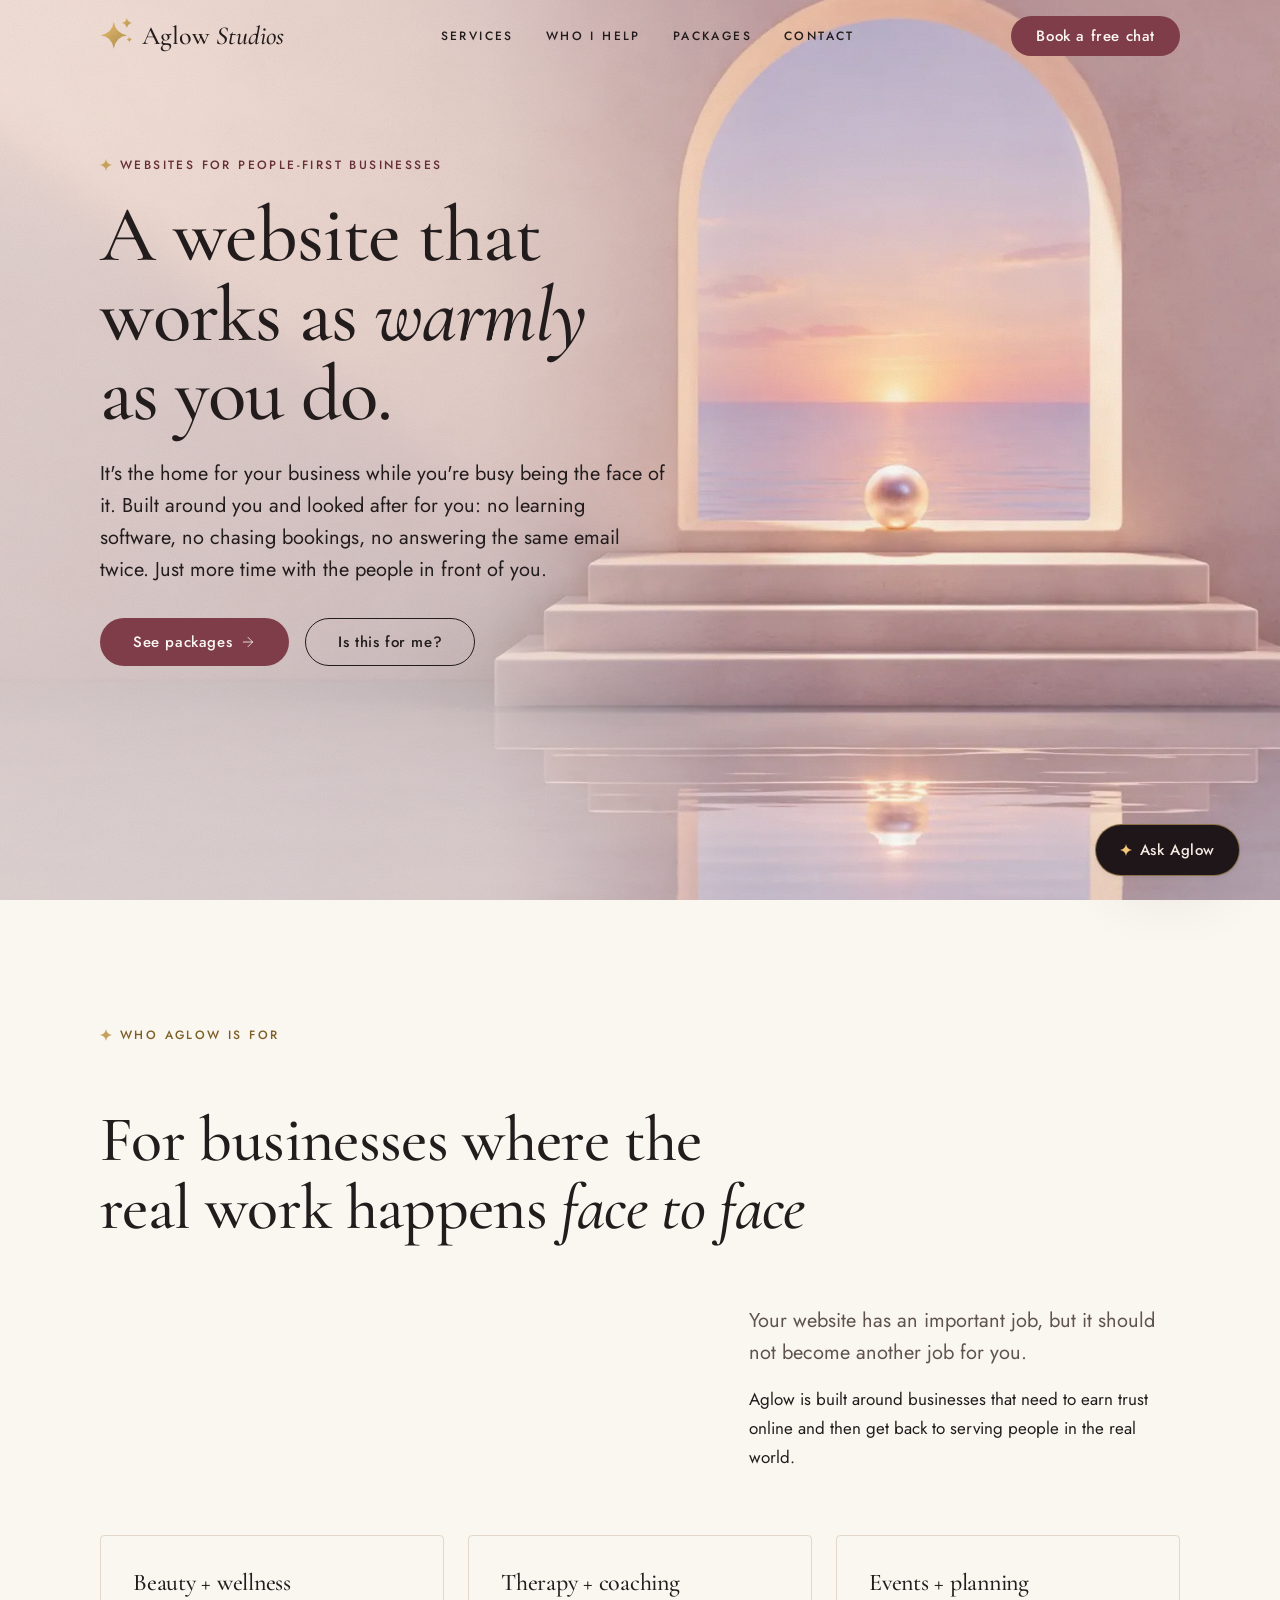
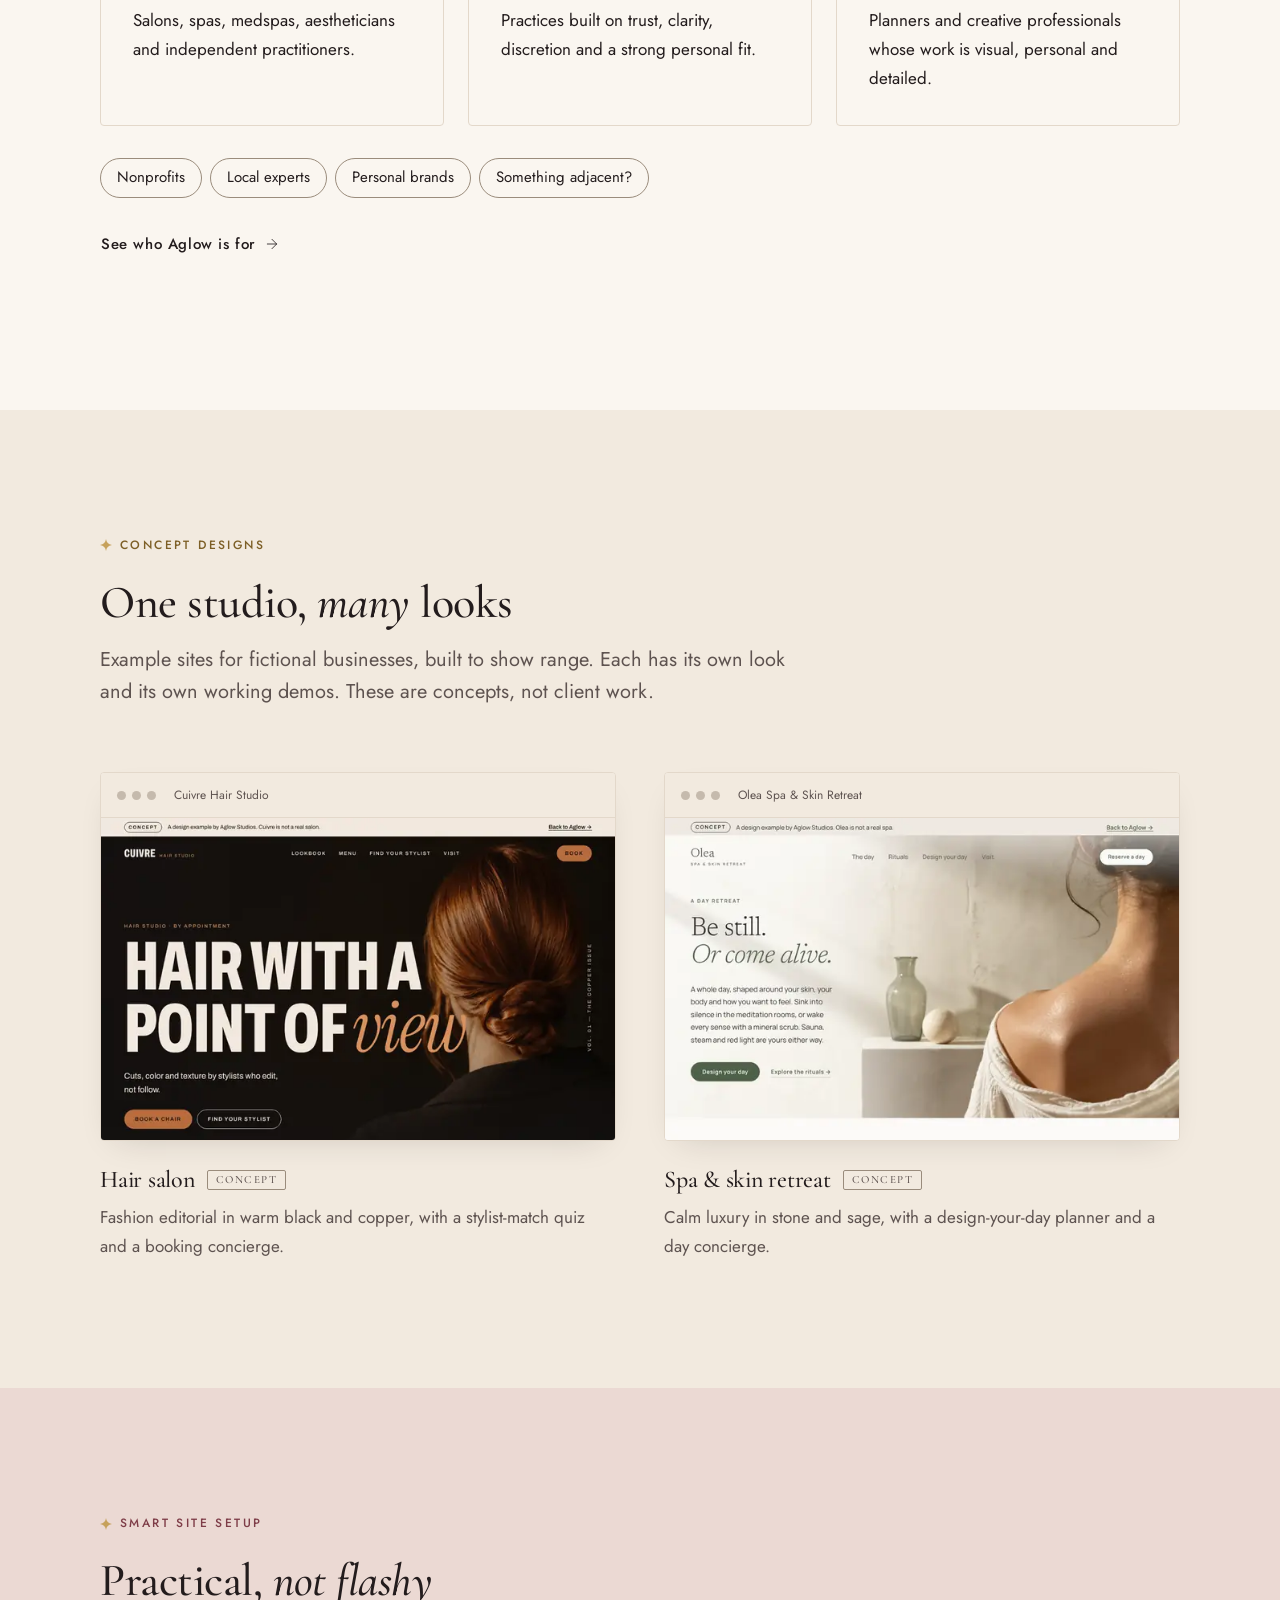
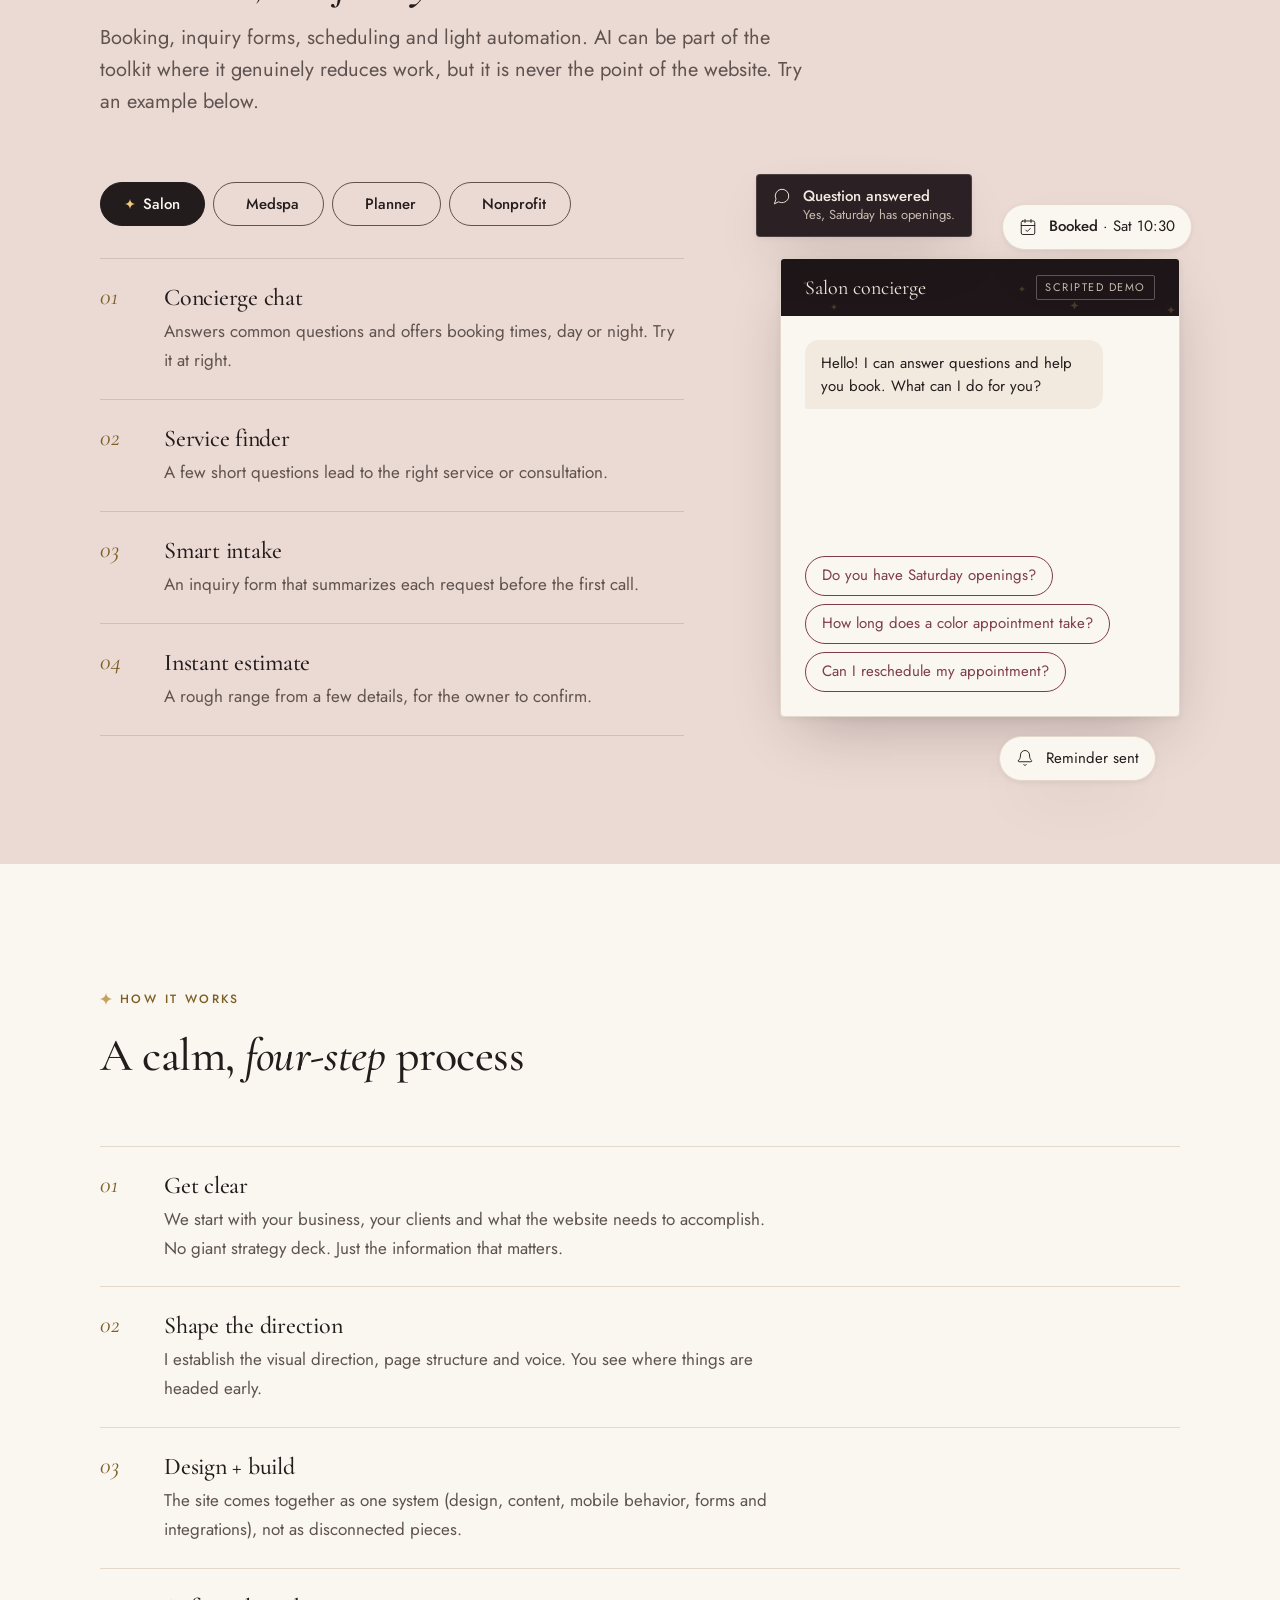
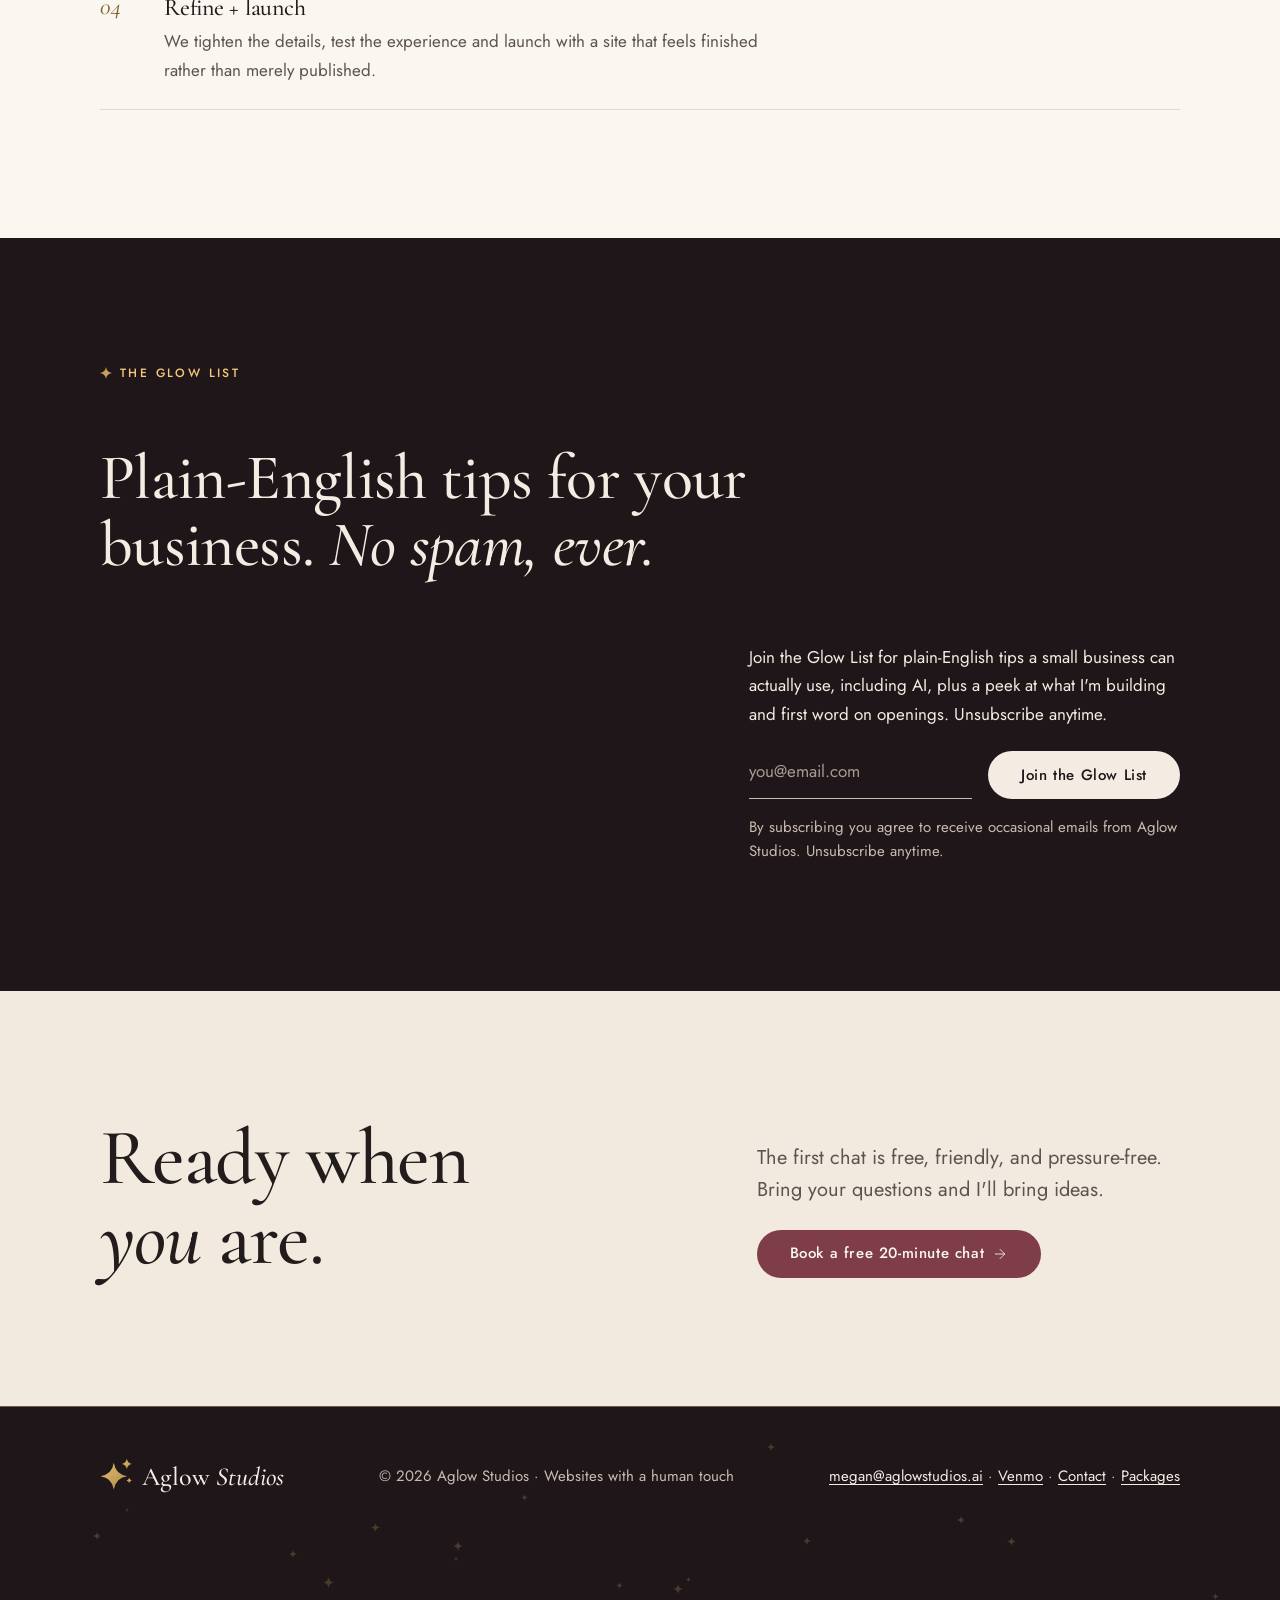
==== commit 9406014f: "New home hero lead: the home for your business while you're its face Records the owner's positioning" ====
--- a/index.html
+++ b/index.html
@@ -78,7 +78,7 @@
       <div class="hero__copy">
         <p class="eyebrow reveal"><svg class="star" aria-hidden="true"><use href="#i-star"/></svg>Websites for people-first businesses</p>
         <h1 class="display reveal" style="--i:1">A website that works as <em class="glint-word">warmly</em> as you do.</h1>
-        <p class="lead reveal" style="--i:2">Personalized service to build a site that looks and feels like you, and keeps growing with your business, with updates and support as things change. Built for stylists, therapists, planners, nonprofits and other businesses that serve people face to face.</p>
+        <p class="lead reveal" style="--i:2">It's the home for your business while you're busy being the face of it. Built around you and looked after for you: no learning software, no chasing bookings, no answering the same email twice. Just more time with the people in front of you.</p>
         <div class="btn-row reveal" style="--i:3">
           <a class="btn btn--primary" href="packages.html">See packages <svg class="arrow" aria-hidden="true"><use href="#i-arrow"/></svg></a>
           <a class="btn btn--secondary" href="who.html">Is this for me?</a>
--- a/styles.css
+++ b/styles.css
@@ -128,7 +128,7 @@
 :focus-visible { outline: 2px solid var(--focus); outline-offset: 3px; }
 
 .display { font-family: var(--font-display); font-size: var(--text-display); line-height: 1; font-weight: 500; letter-spacing: -0.015em; }
-.lead { font-size: var(--text-lead); line-height: 1.6; color: var(--fg-soft); }
+.lead { font-size: var(--text-lead); line-height: 1.6; color: var(--fg-soft); text-wrap: pretty; }
 .small { font-size: var(--text-small); line-height: 1.6; color: var(--fg-soft); }
 .eyebrow {
   display: flex; align-items: center; gap: var(--s-2);
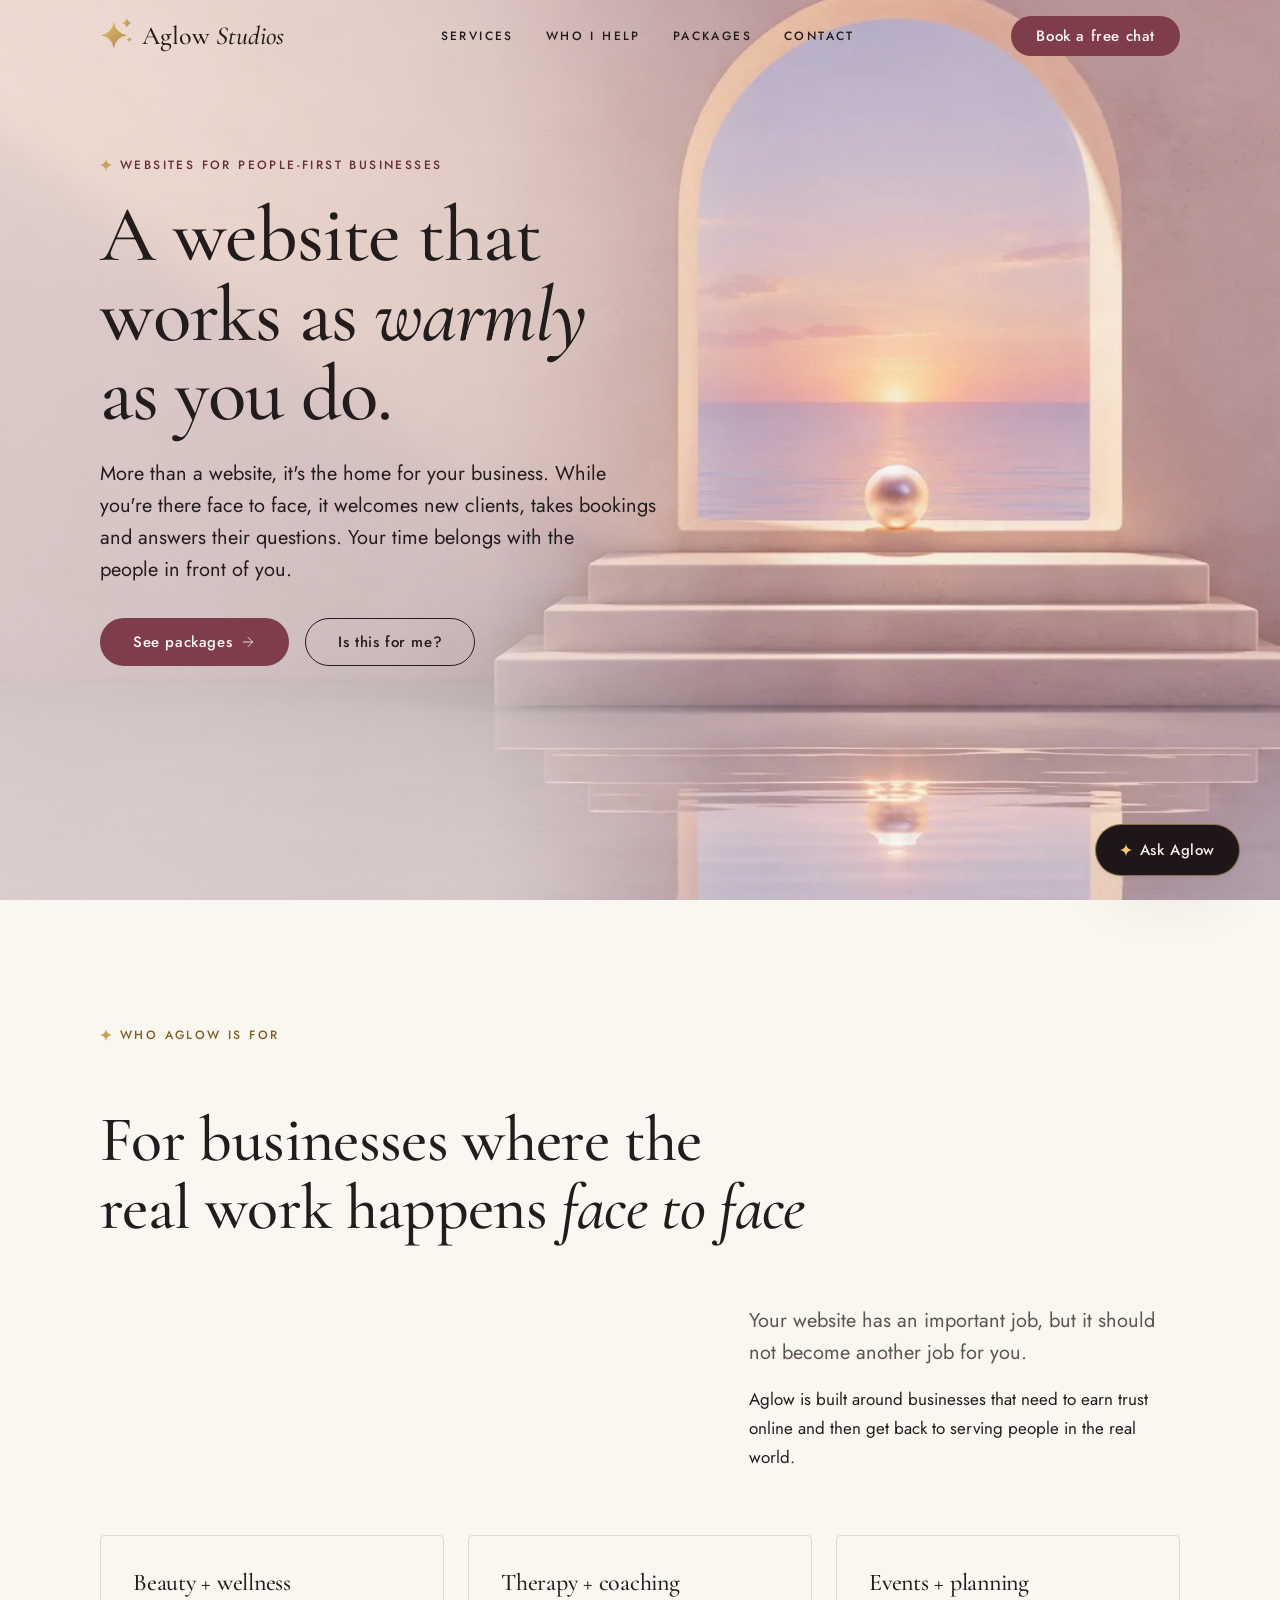
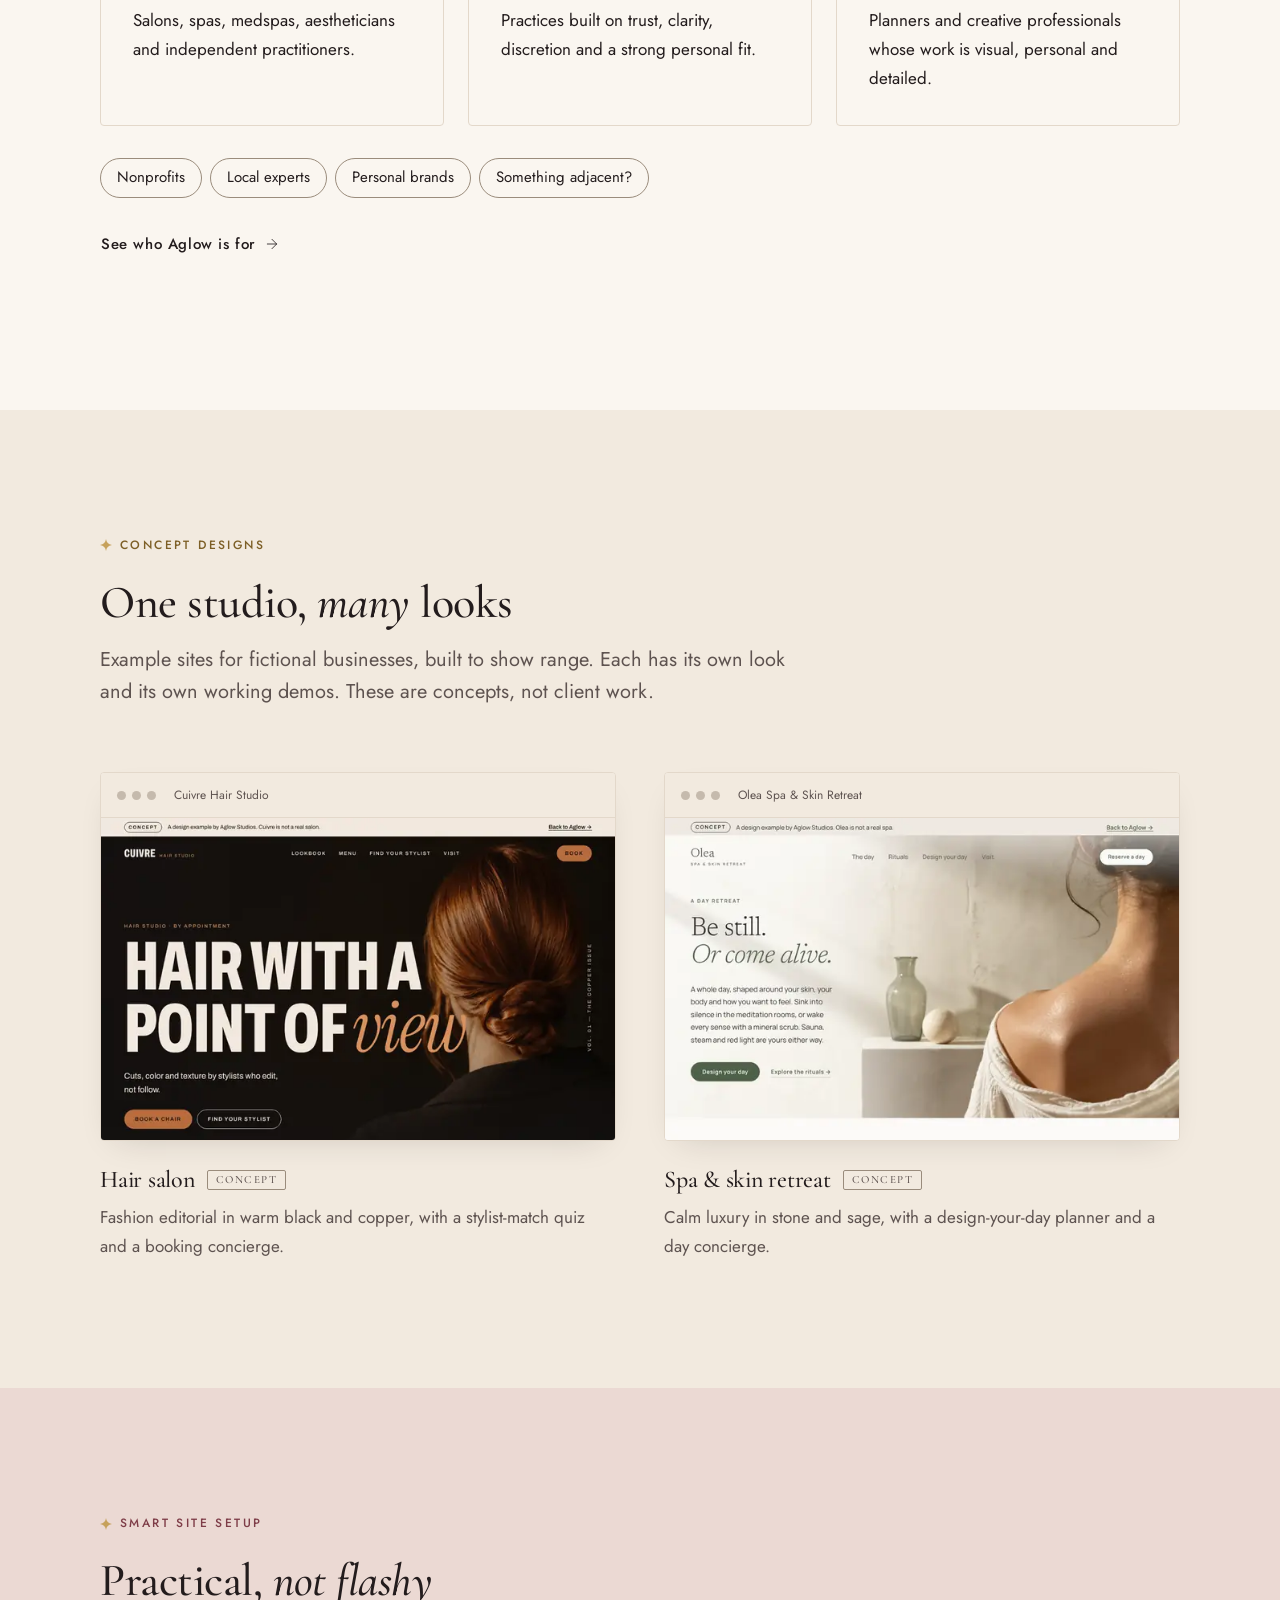
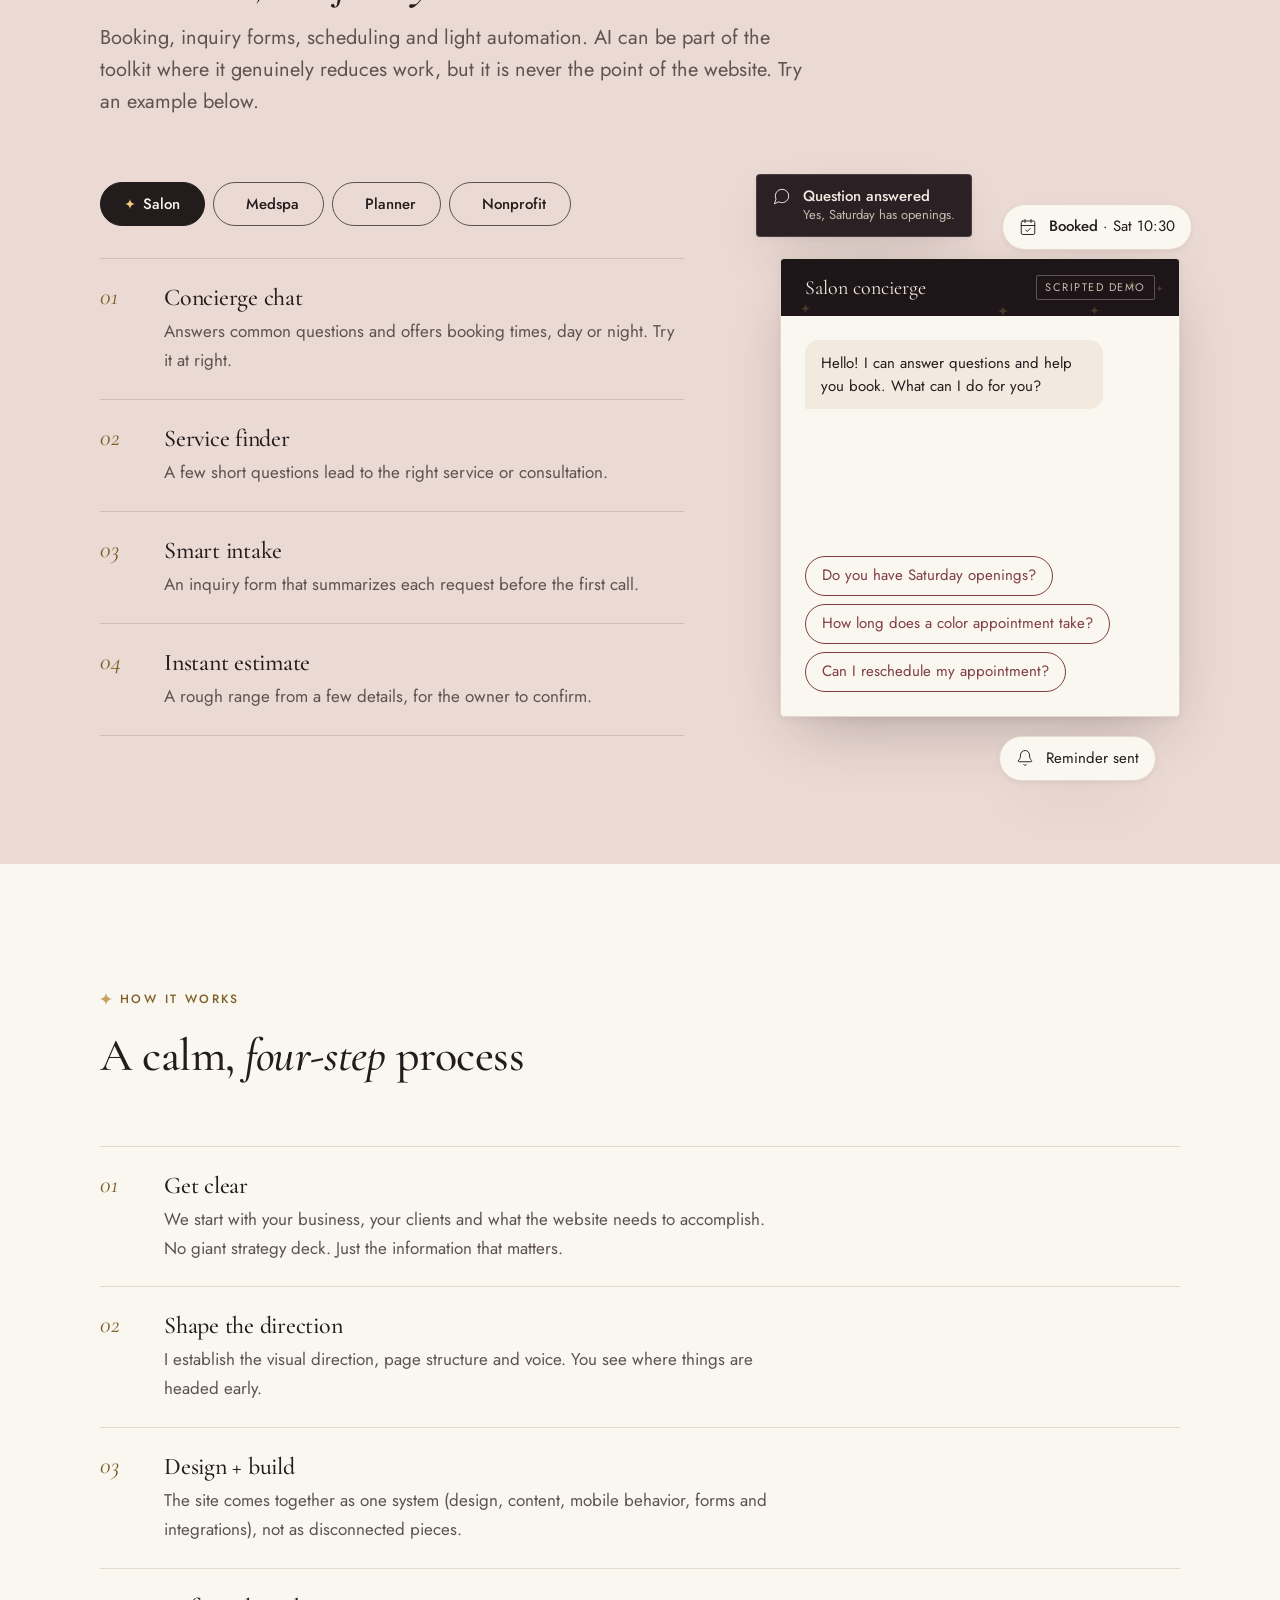
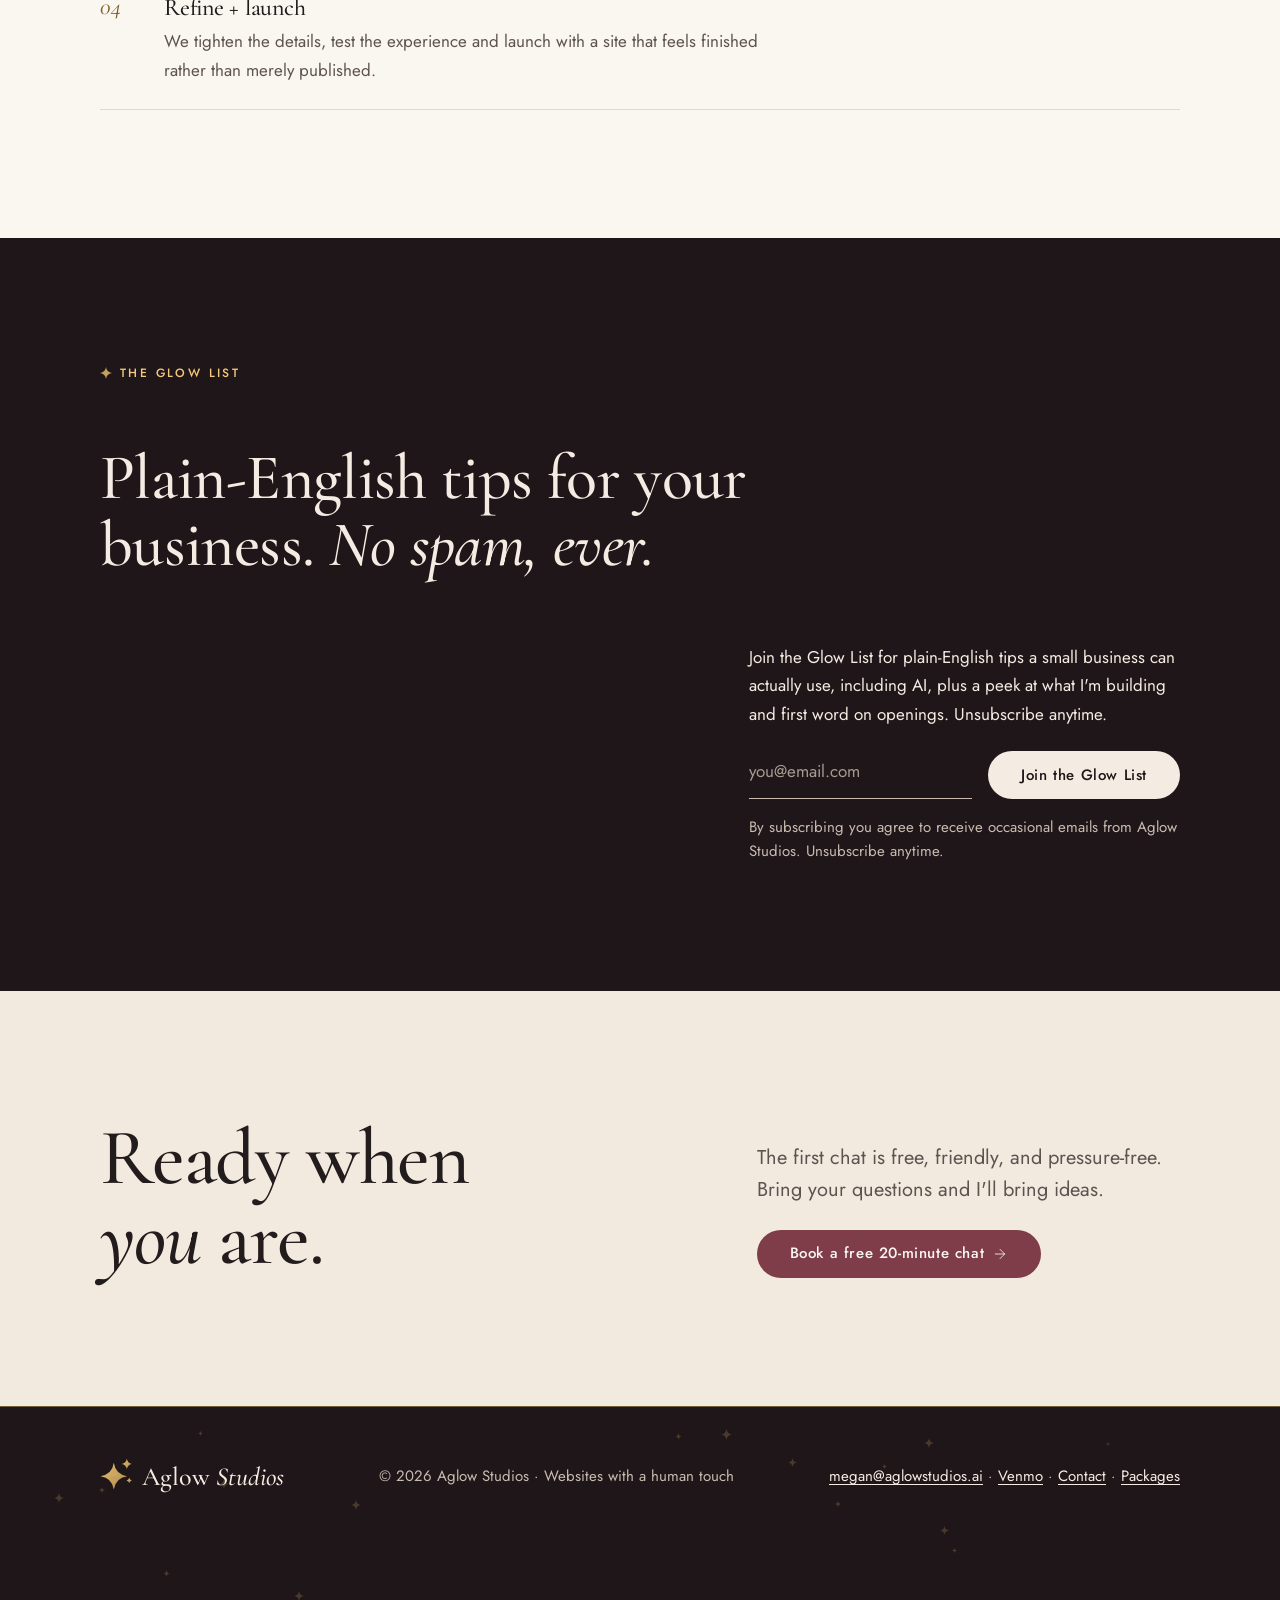
==== commit 493b17c2: "Add two ways to work together; refine the home hero lead Services now offers Design & hand-off and F" ====
--- a/index.html
+++ b/index.html
@@ -78,7 +78,7 @@
       <div class="hero__copy">
         <p class="eyebrow reveal"><svg class="star" aria-hidden="true"><use href="#i-star"/></svg>Websites for people-first businesses</p>
         <h1 class="display reveal" style="--i:1">A website that works as <em class="glint-word">warmly</em> as you do.</h1>
-        <p class="lead reveal" style="--i:2">It's the home for your business while you're busy being the face of it. Built around you and looked after for you: no learning software, no chasing bookings, no answering the same email twice. Just more time with the people in front of you.</p>
+        <p class="lead reveal" style="--i:2">More than a website, it's the home for your business. While you're there face to face, it welcomes new clients, takes bookings and answers their questions. Your time belongs with the people in&nbsp;front&nbsp;of&nbsp;you.</p>
         <div class="btn-row reveal" style="--i:3">
           <a class="btn btn--primary" href="packages.html">See packages <svg class="arrow" aria-hidden="true"><use href="#i-arrow"/></svg></a>
           <a class="btn btn--secondary" href="who.html">Is this for me?</a>
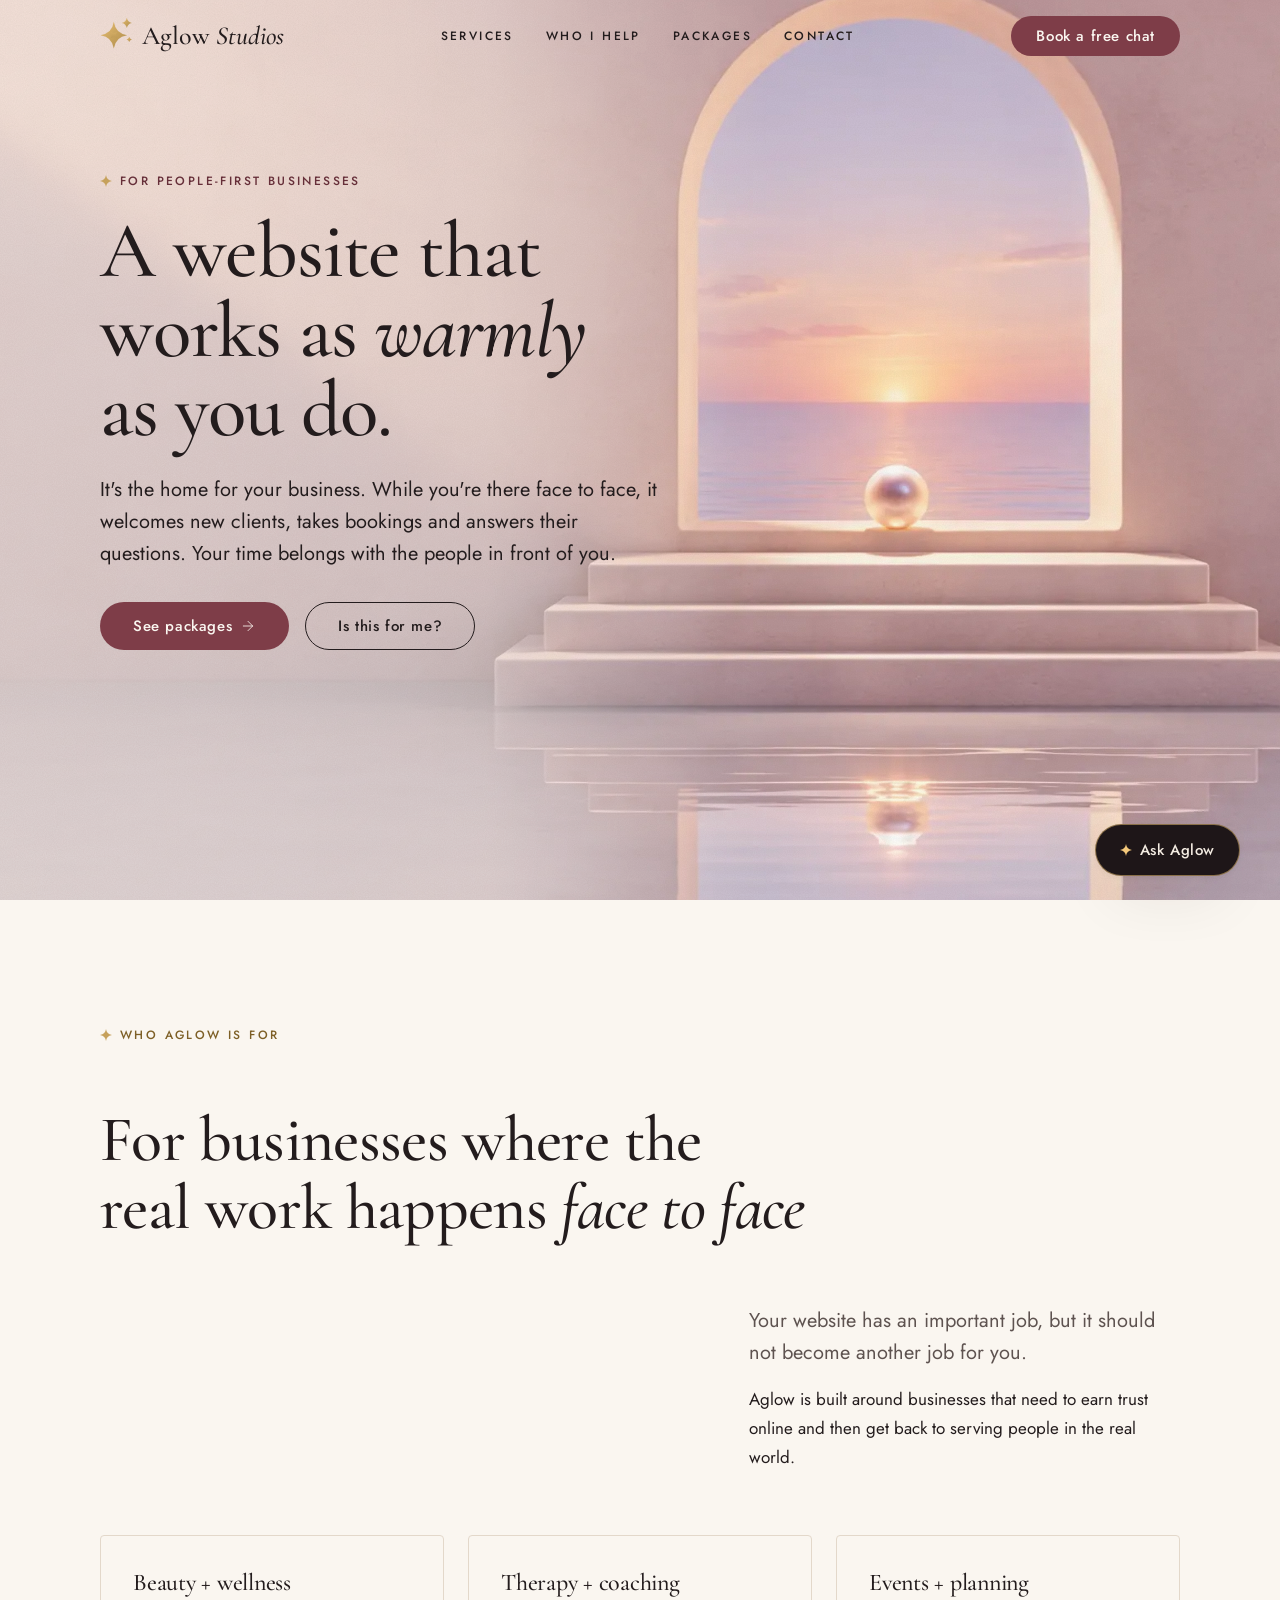
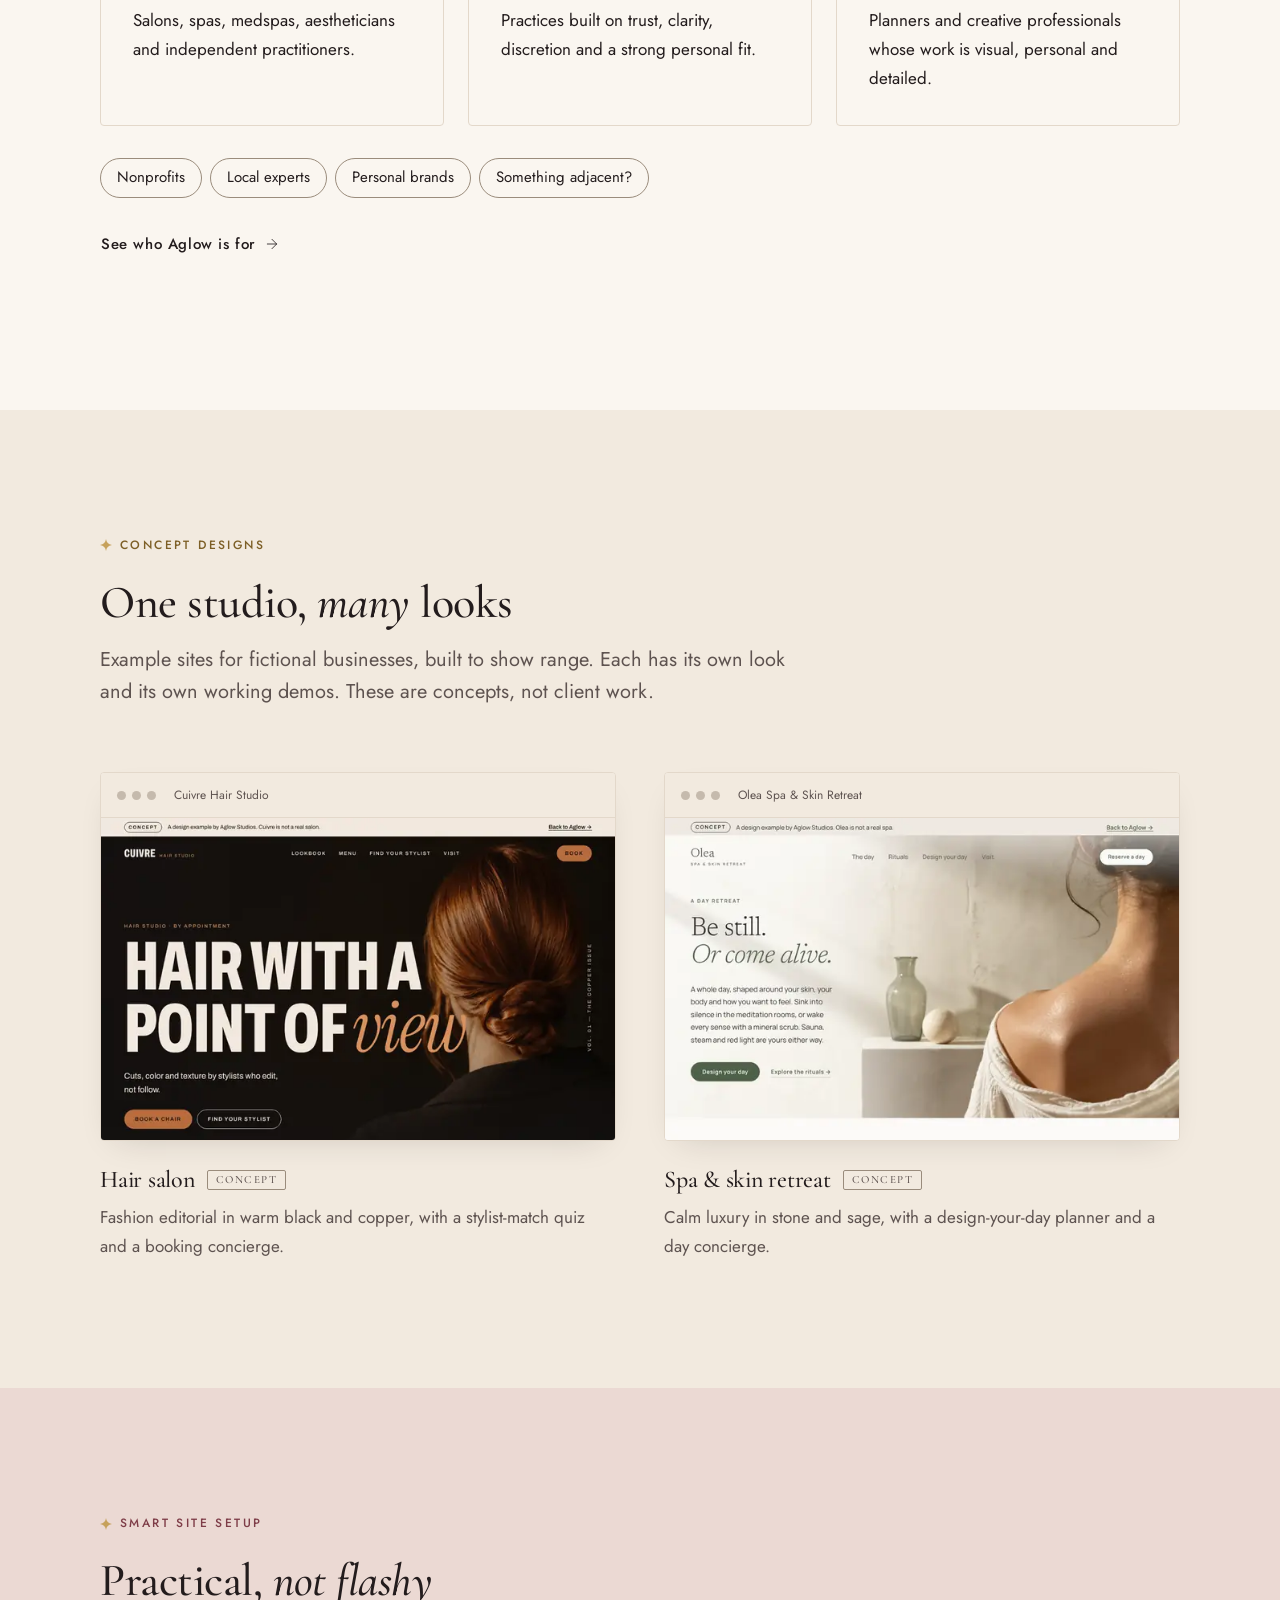
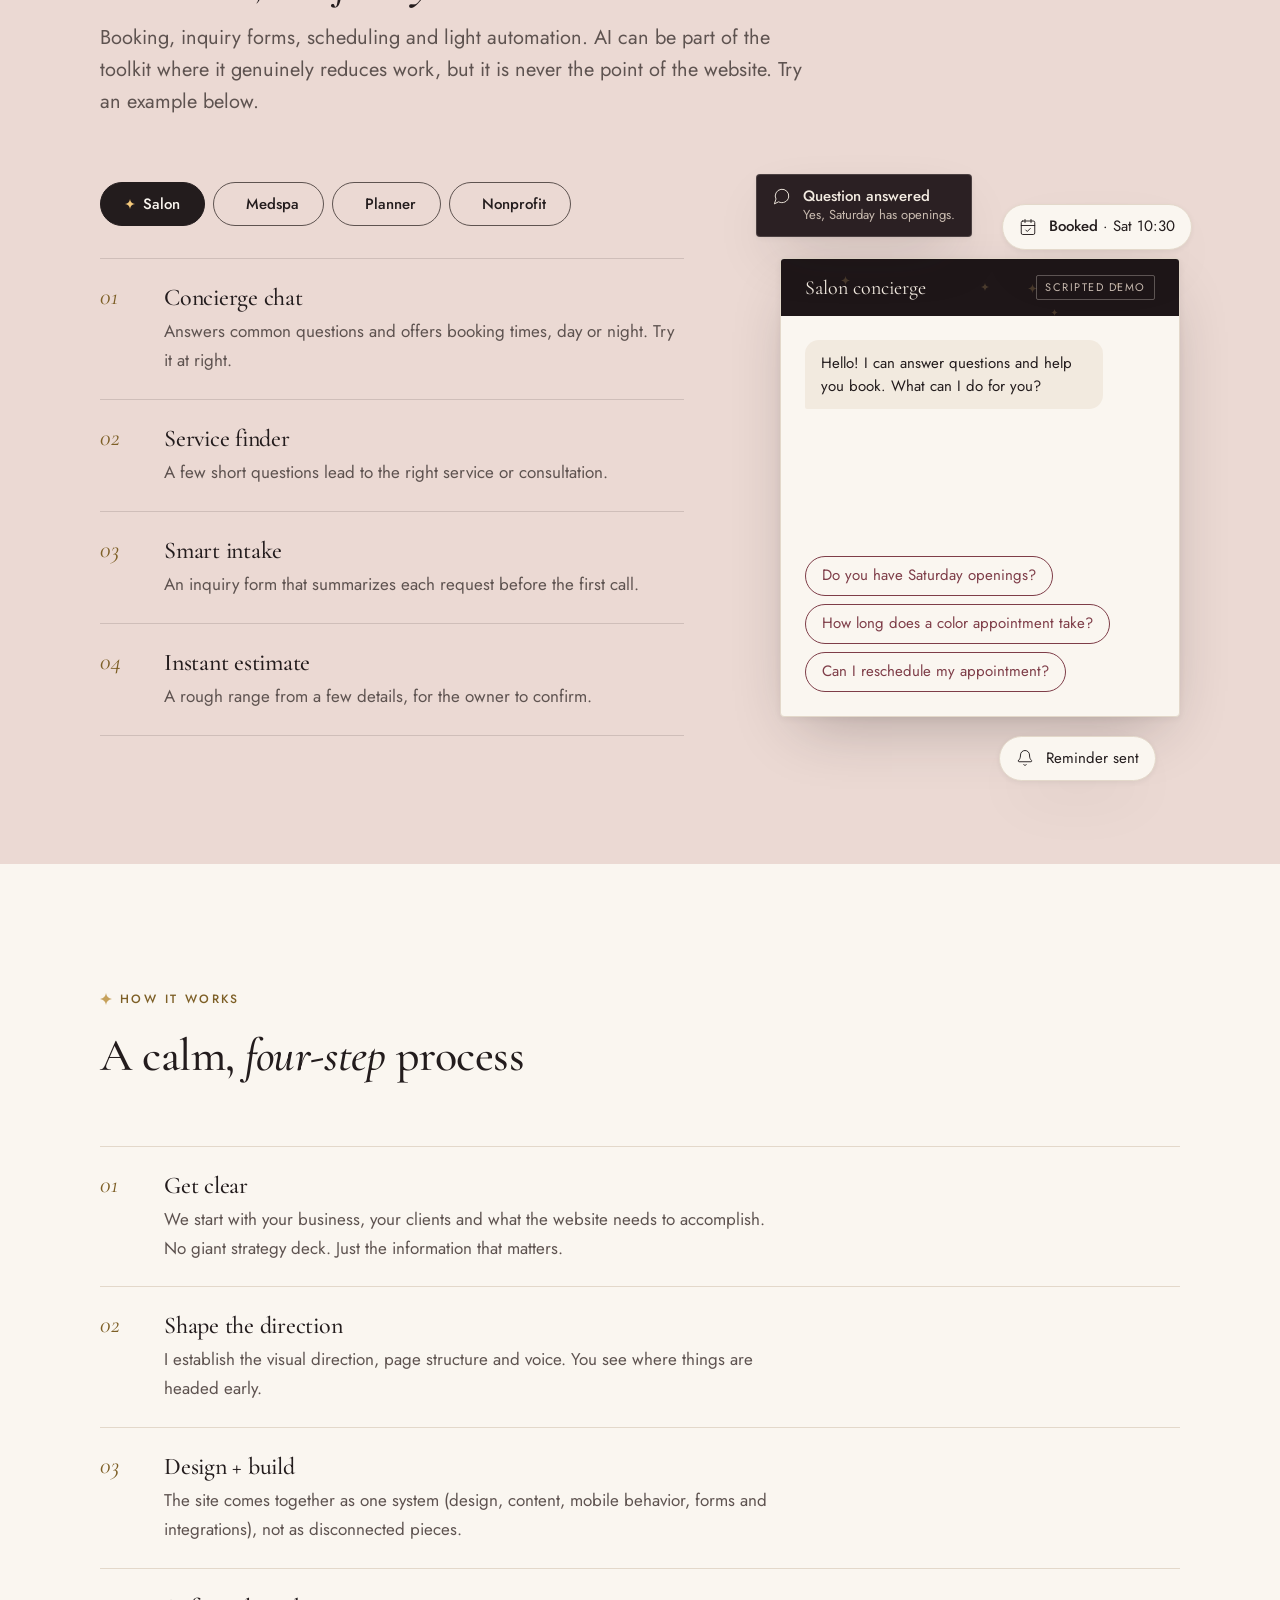
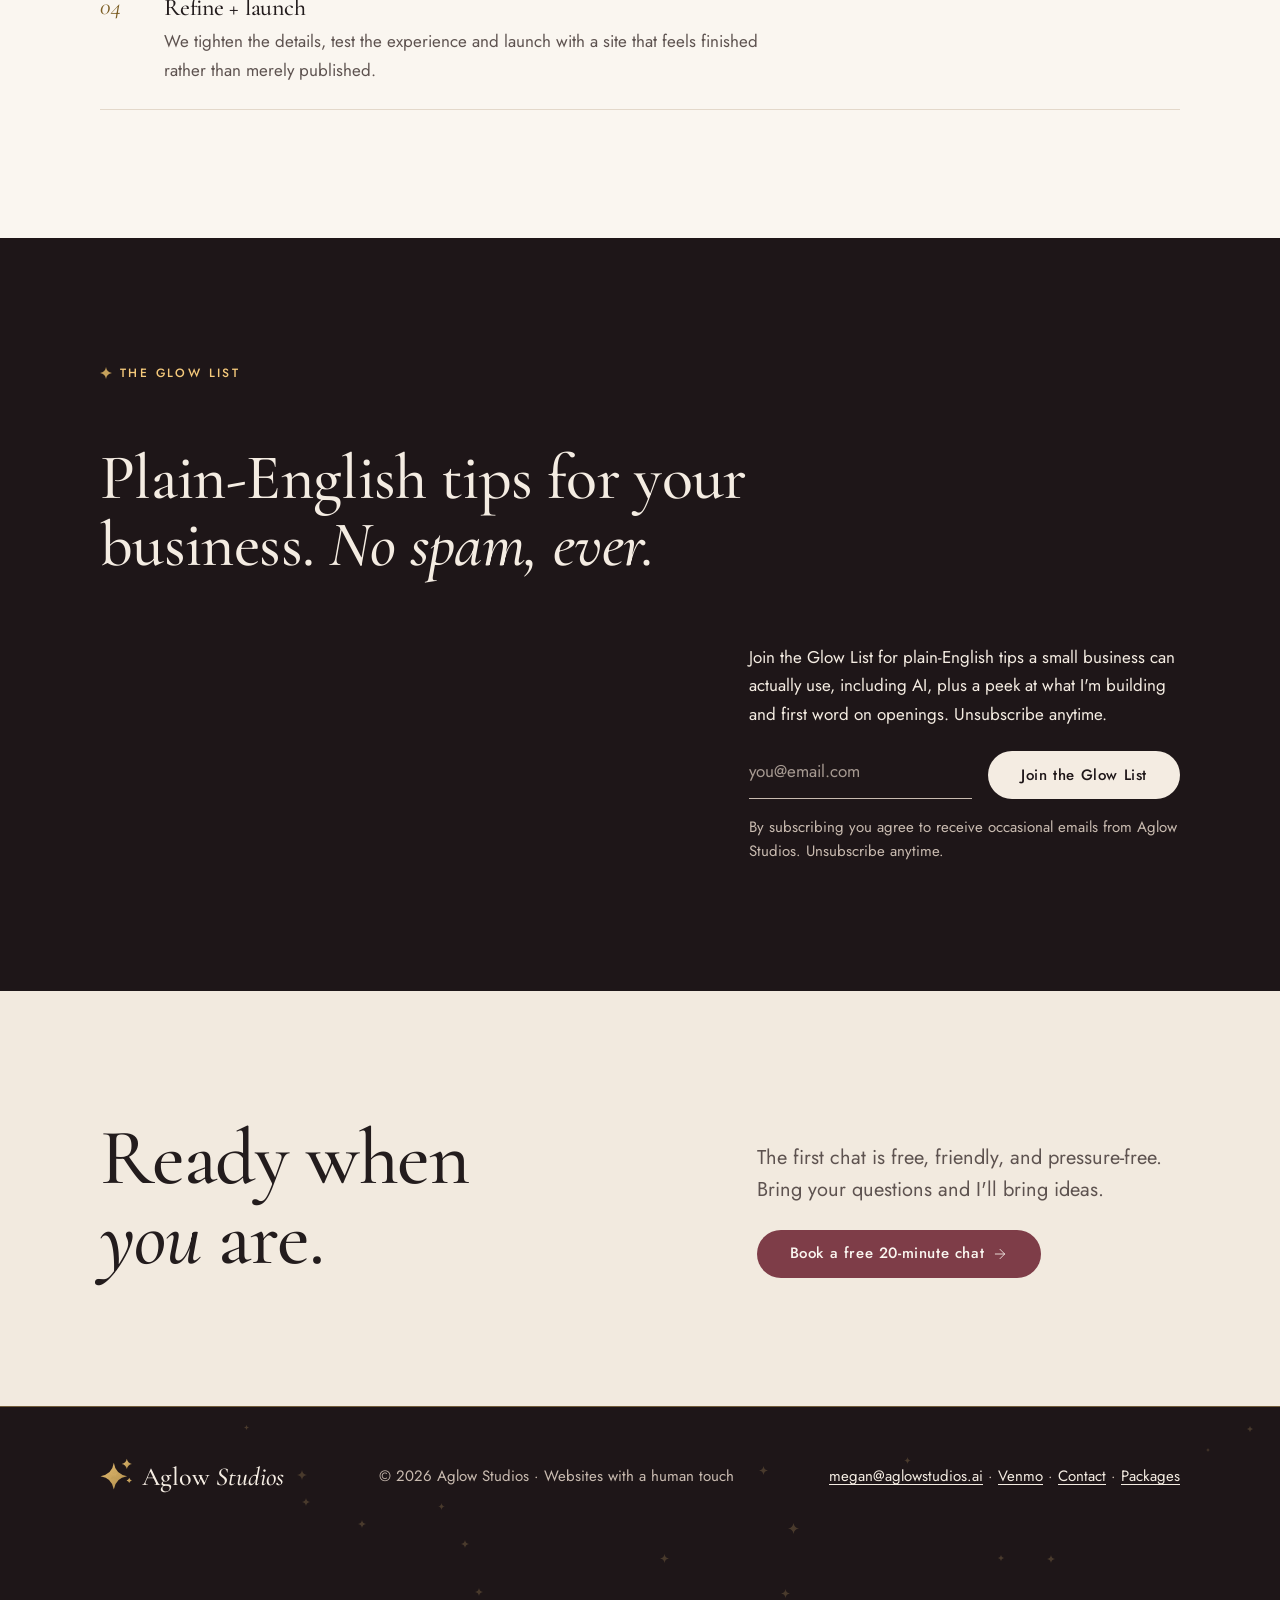
==== commit e6d68121: "Hero: say website once; lead starts It's the home for your business Co-Authored-By: Claude Opus 5.5 " ====
--- a/index.html
+++ b/index.html
@@ -76,9 +76,9 @@
     </picture>
     <div class="wrap hero__grid">
       <div class="hero__copy">
-        <p class="eyebrow reveal"><svg class="star" aria-hidden="true"><use href="#i-star"/></svg>Websites for people-first businesses</p>
+        <p class="eyebrow reveal"><svg class="star" aria-hidden="true"><use href="#i-star"/></svg>For people-first businesses</p>
         <h1 class="display reveal" style="--i:1">A website that works as <em class="glint-word">warmly</em> as you do.</h1>
-        <p class="lead reveal" style="--i:2">More than a website, it's the home for your business. While you're there face to face, it welcomes new clients, takes bookings and answers their questions. Your time belongs with the people in&nbsp;front&nbsp;of&nbsp;you.</p>
+        <p class="lead reveal" style="--i:2">It's the home for your business. While you're there face to face, it welcomes new clients, takes bookings and answers their questions. Your time belongs with the people in&nbsp;front&nbsp;of&nbsp;you.</p>
         <div class="btn-row reveal" style="--i:3">
           <a class="btn btn--primary" href="packages.html">See packages <svg class="arrow" aria-hidden="true"><use href="#i-arrow"/></svg></a>
           <a class="btn btn--secondary" href="who.html">Is this for me?</a>
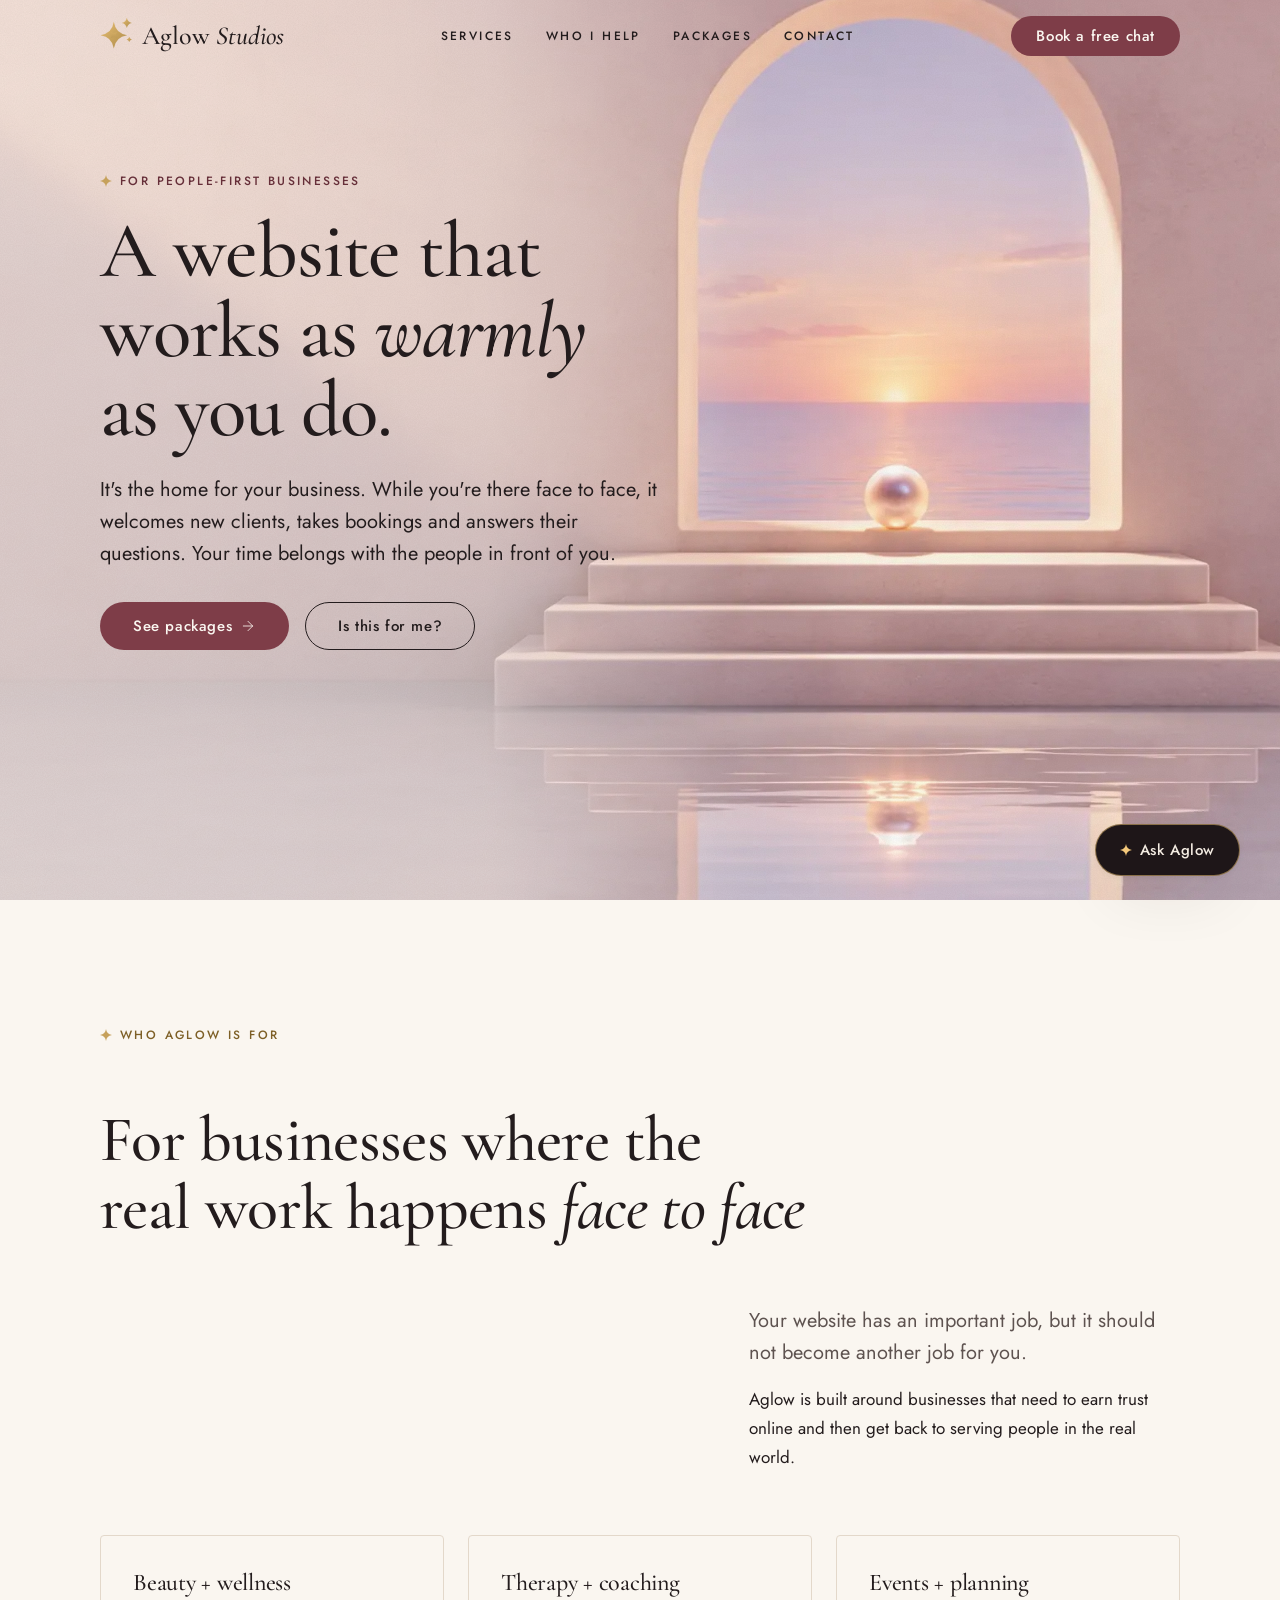
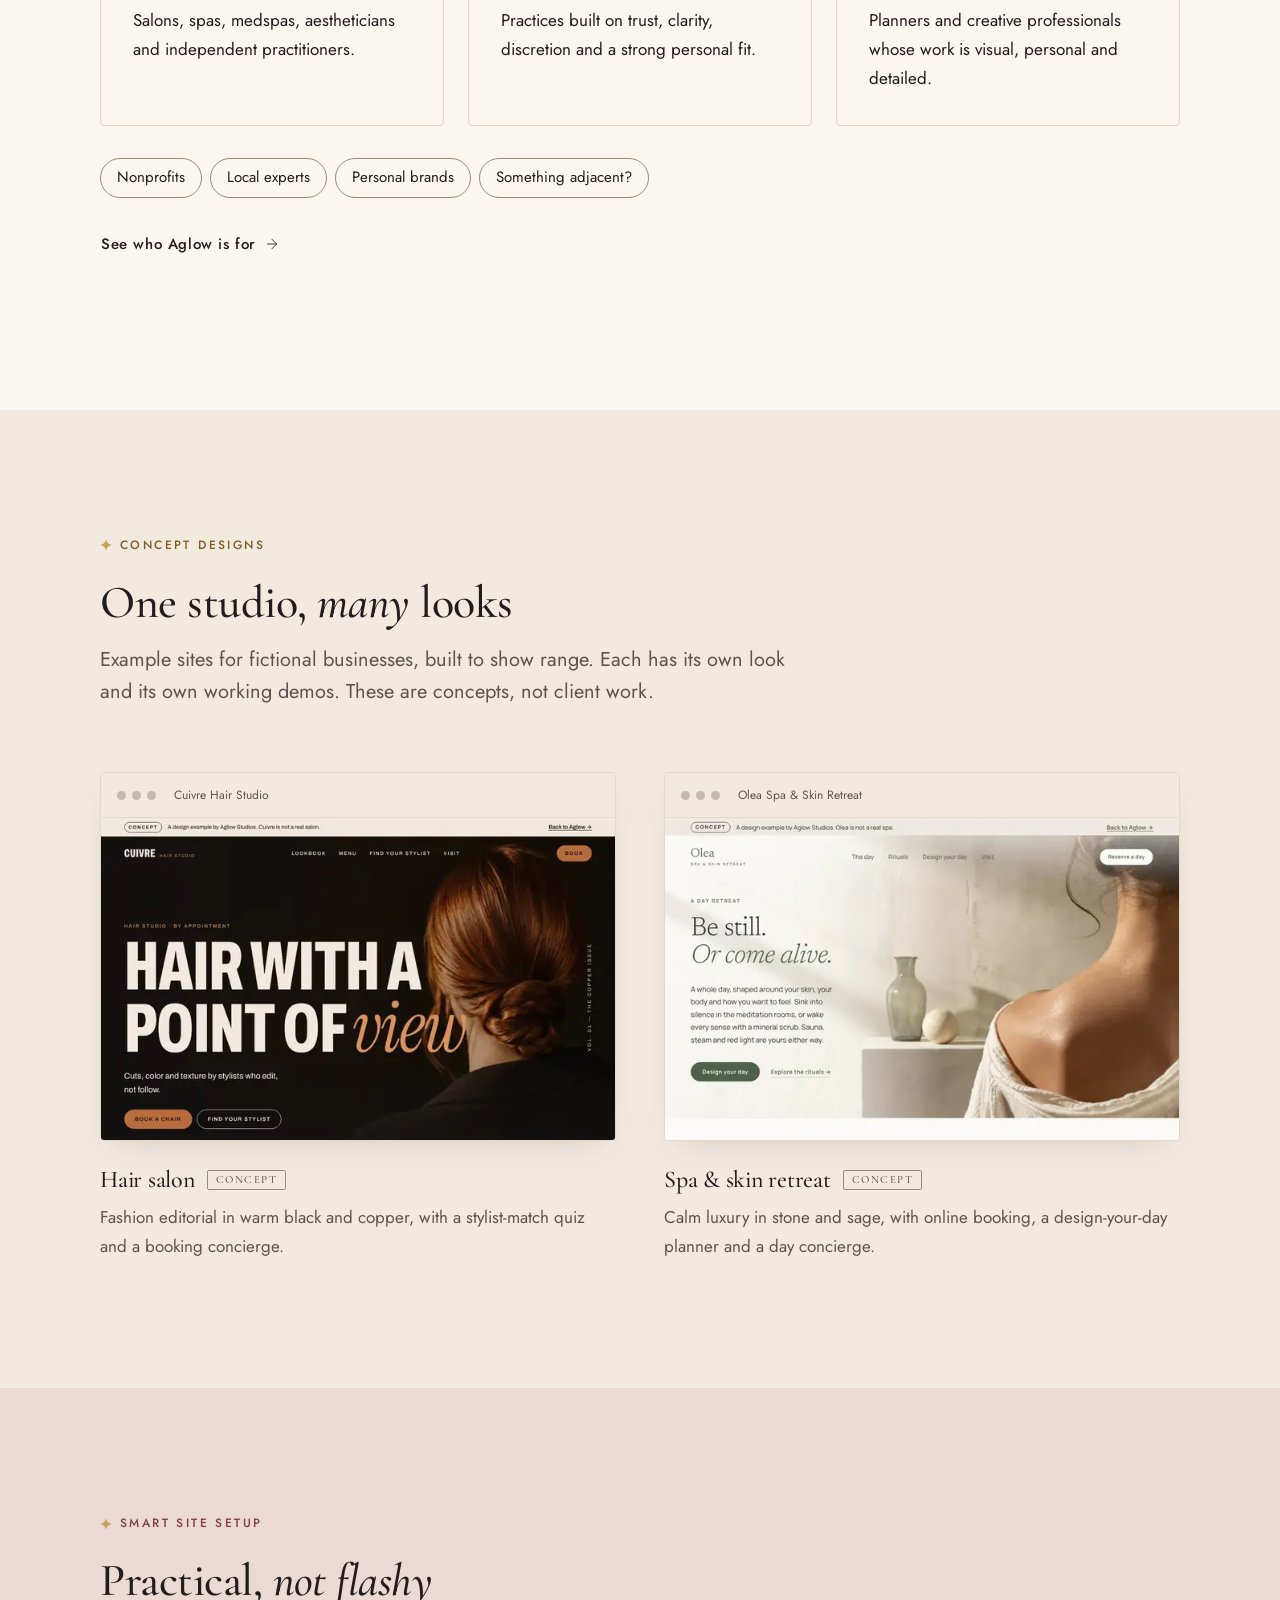
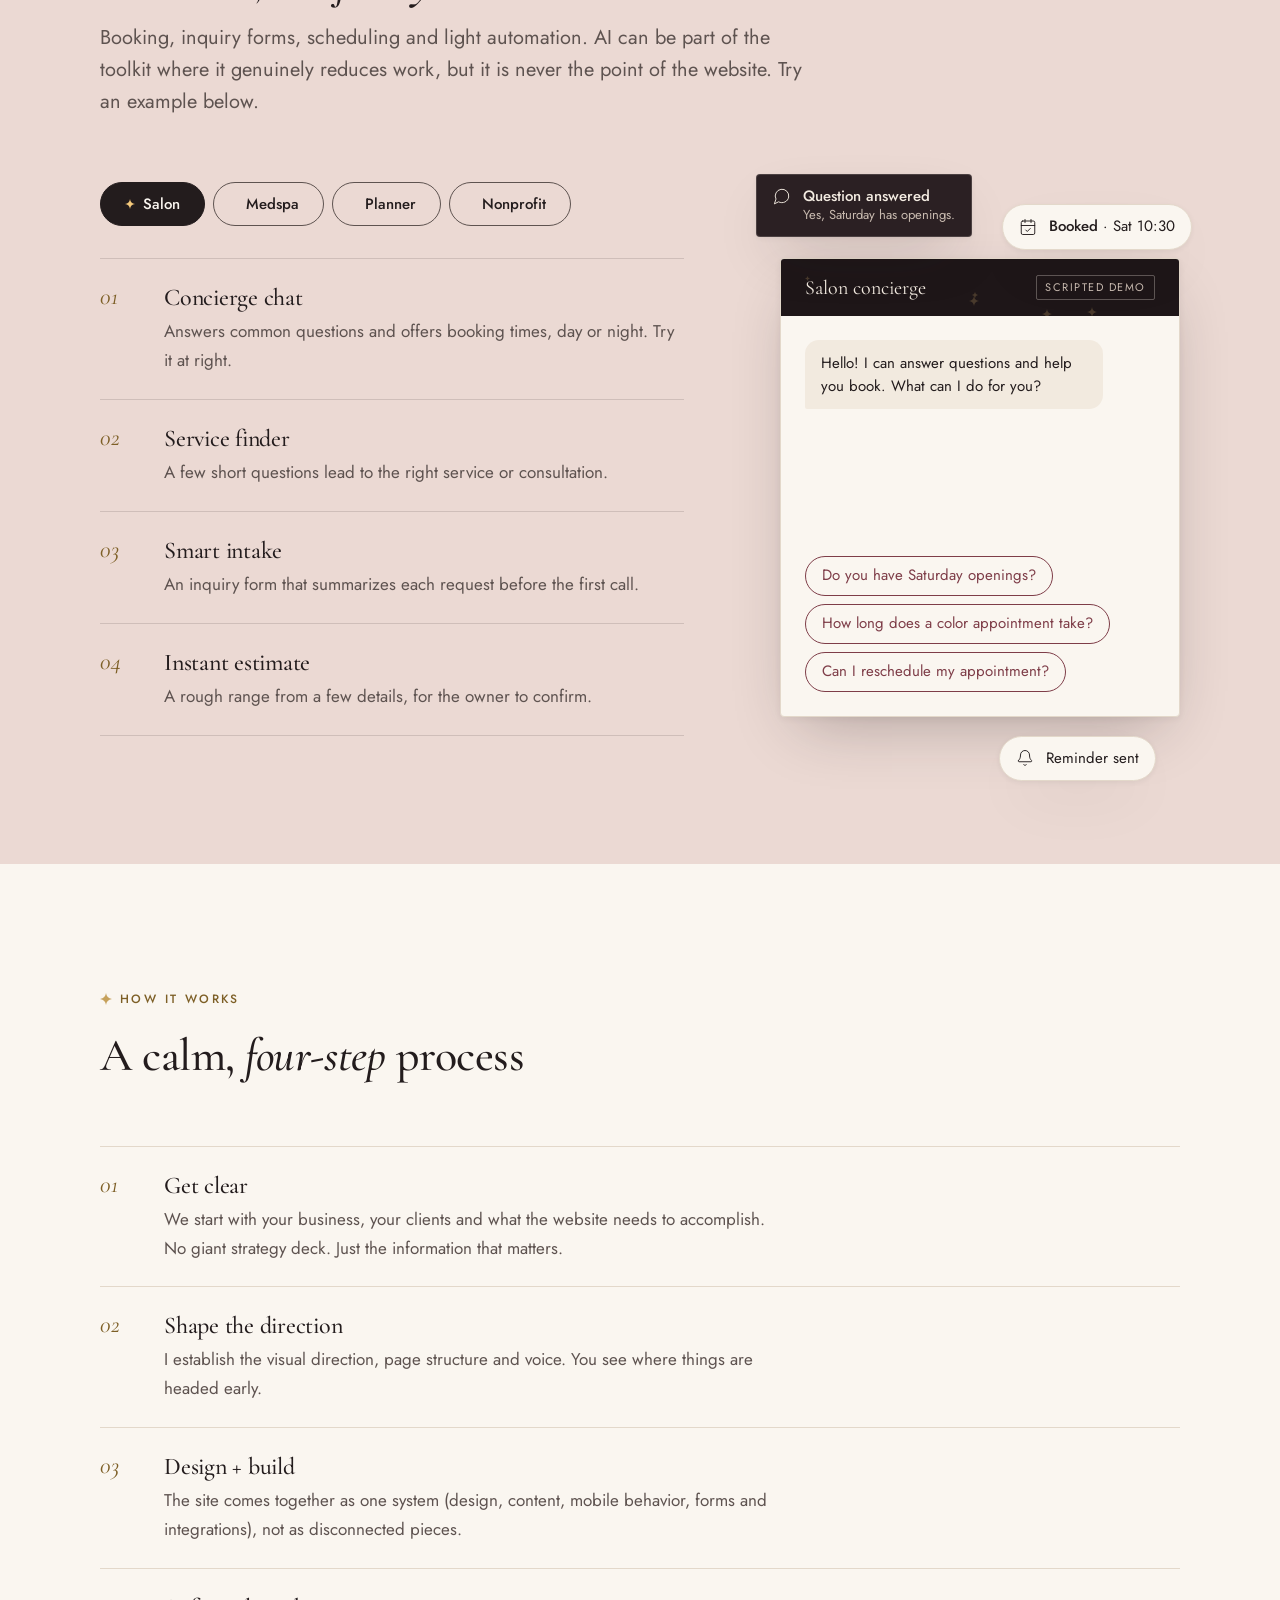
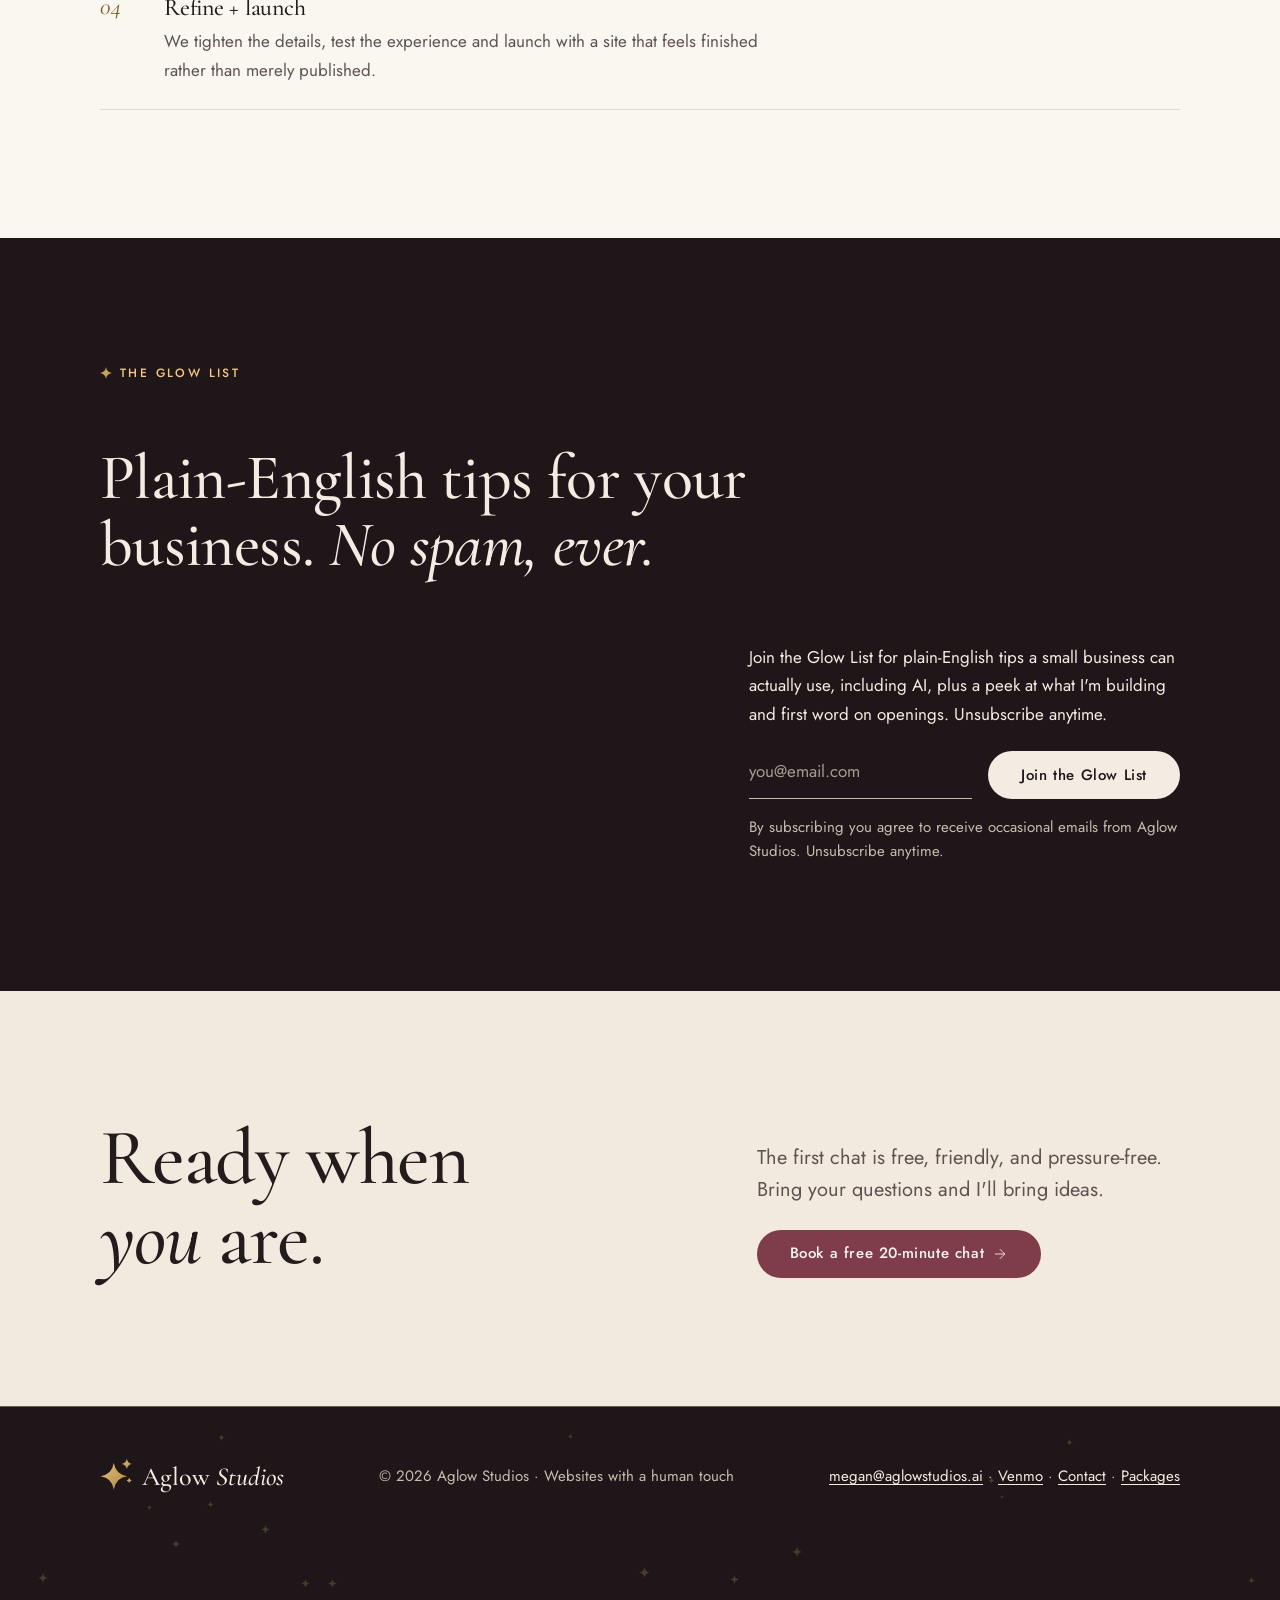
==== commit 9a19bb1d: "Add online booking demo to the spa concept; keep its home card still Olea gets a scripted reservatio" ====
--- a/index.html
+++ b/index.html
@@ -127,14 +127,14 @@
             <p>Fashion editorial in warm black and copper, with a stylist-match quiz and a booking concierge.</p>
           </div>
         </a>
-        <a class="concept reveal" style="--i:1" href="concepts/medspa/">
+        <a class="concept concept--static reveal" style="--i:1" href="concepts/medspa/">
           <div class="browser">
             <div class="browser__bar"><i></i><i></i><i></i><span class="browser__url">Olea Spa &amp; Skin Retreat</span></div>
-            <div class="browser__view"><img src="assets/images/concepts/card-medspa.webp" width="640" height="3770" loading="lazy" alt="Scrolling preview of the Olea Spa and Skin Retreat concept: white, stone and sage, full-width photography and a design-your-day planner."></div>
+            <div class="browser__view"><img src="assets/images/concepts/card-medspa.webp" width="640" height="4395" loading="lazy" alt="The Olea Spa and Skin Retreat concept: white, stone and sage, with full-width photography."></div>
           </div>
           <div class="concept__body">
             <h3>Spa &amp; skin retreat <span class="tag">Concept</span></h3>
-            <p>Calm luxury in stone and sage, with a design-your-day planner and a day concierge.</p>
+            <p>Calm luxury in stone and sage, with online booking, a design-your-day planner and a day concierge.</p>
           </div>
         </a>
       </div>
--- a/styles.css
+++ b/styles.css
@@ -599,6 +599,8 @@
 .browser__view img { width: 100%; height: 100%; object-fit: cover; object-position: 50% 0; transition: object-position 9s linear; }
 .concept:hover .browser, .concept:focus-visible .browser { transform: translateY(-4px); box-shadow: var(--shadow-float); border-color: var(--gold); }
 .concept:hover .browser__view img, .concept:focus-visible .browser__view img { object-position: 50% 100%; }
+/* .concept--static: the frame stays on the top of the page (owner: the spa card must not scroll) */
+.concept--static:hover .browser__view img, .concept--static:focus-visible .browser__view img { object-position: 50% 0; }
 .concept__body { padding-top: var(--s-5); }
 .concept__body h3 { margin-bottom: var(--s-2); display: flex; align-items: center; gap: var(--s-3); flex-wrap: wrap; }
 .concept__body p { color: var(--fg-soft); margin: 0; }
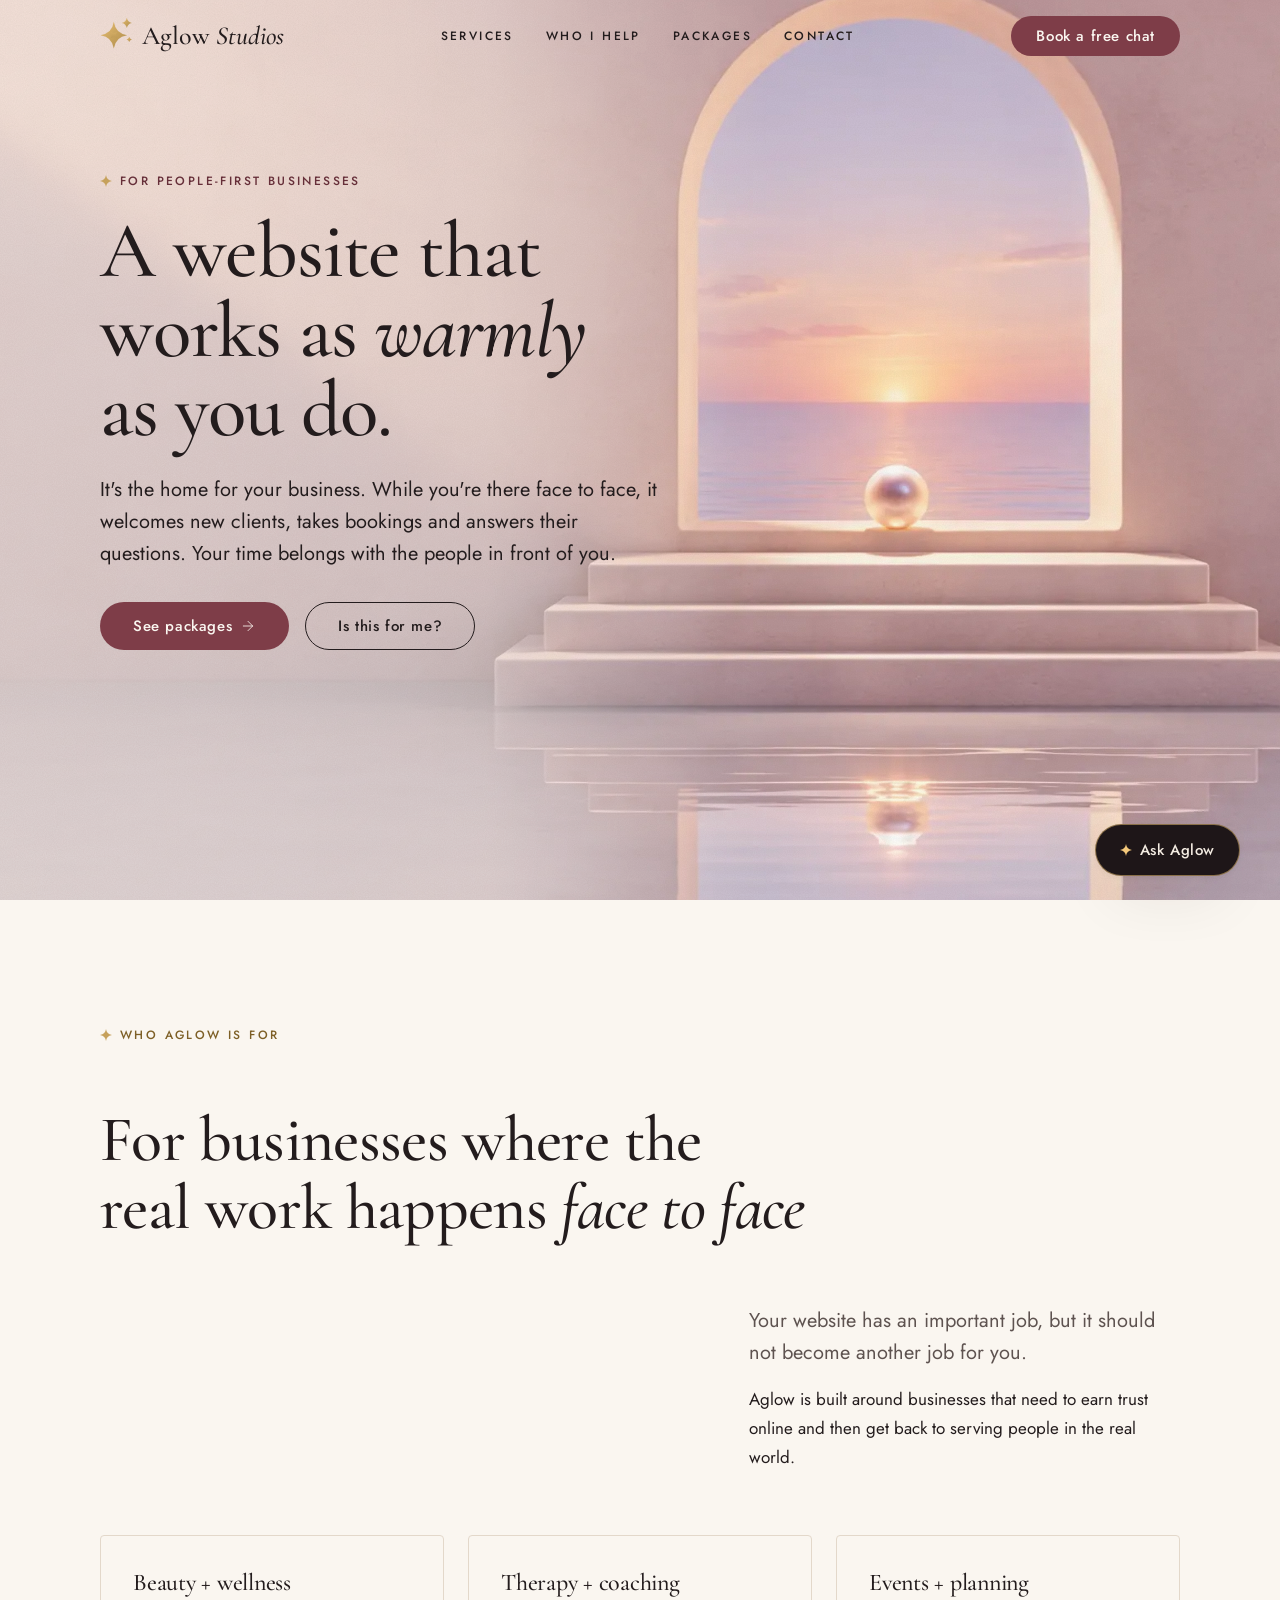
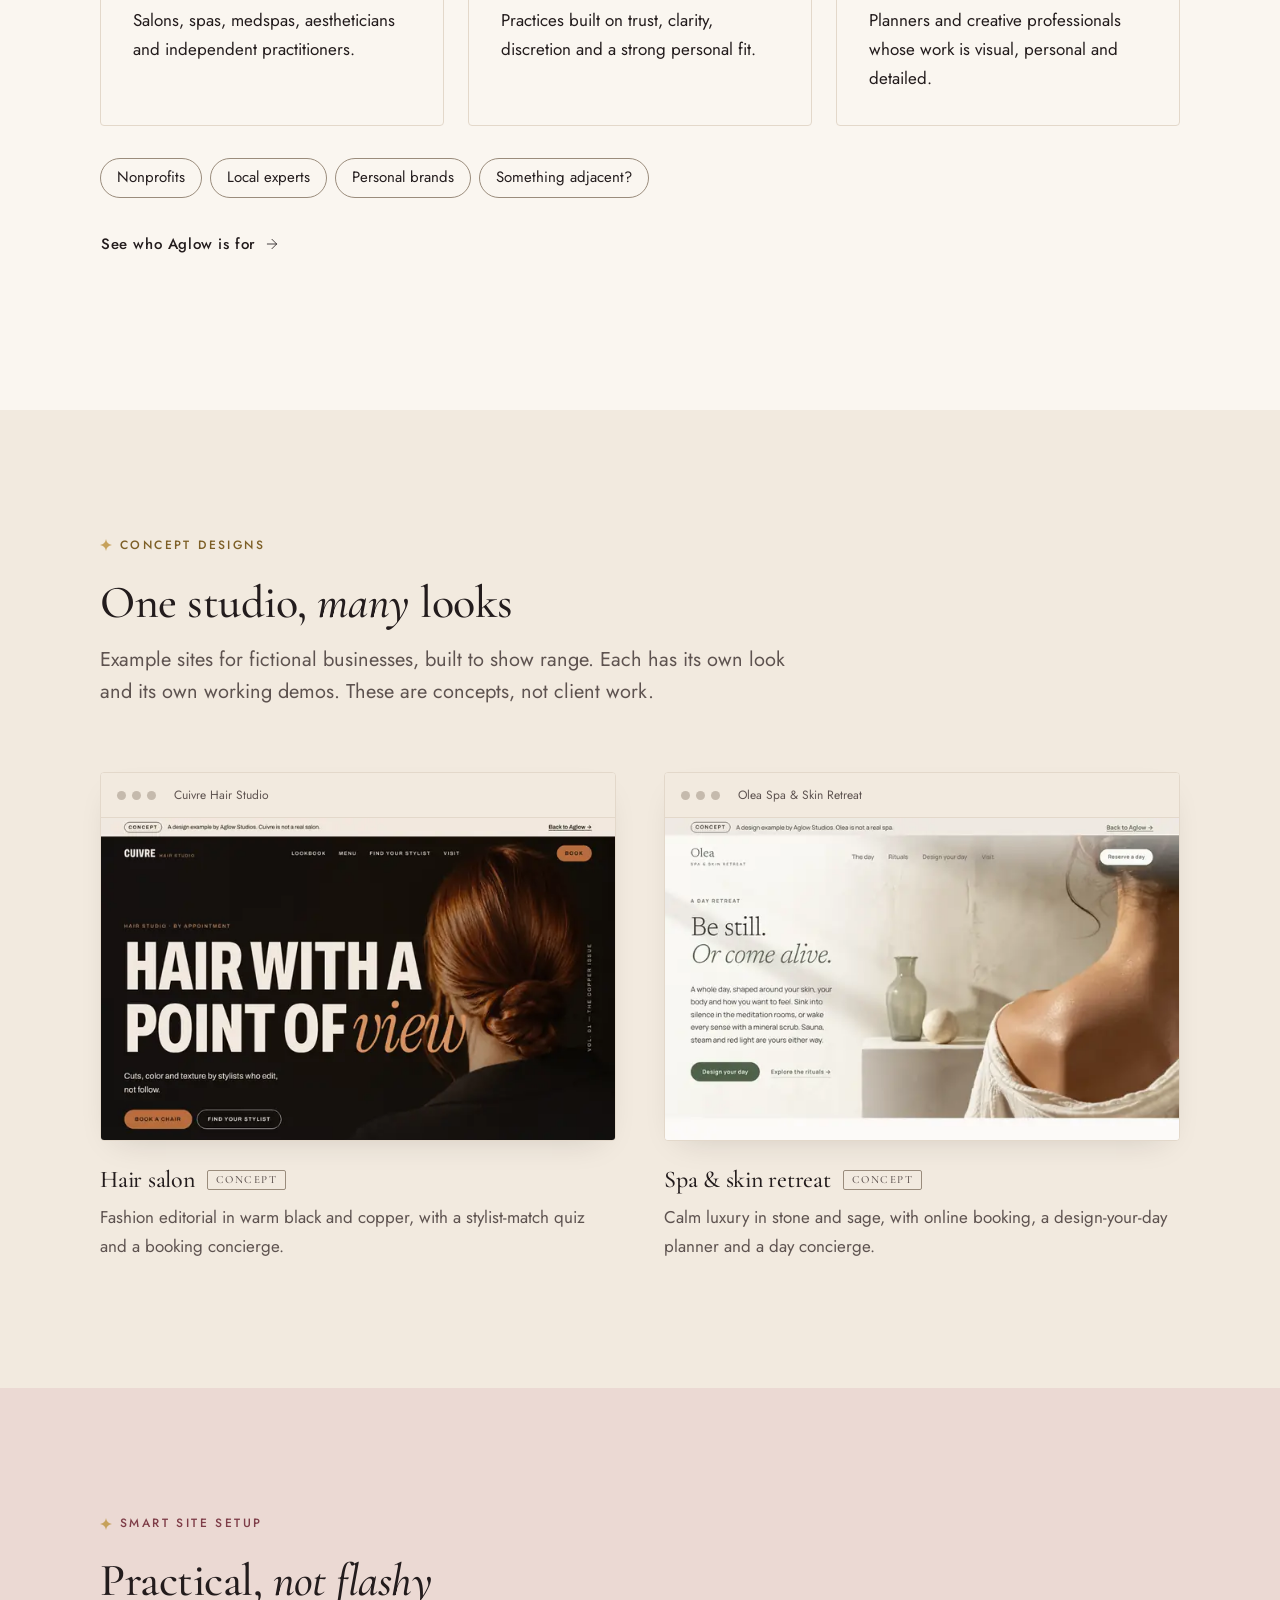
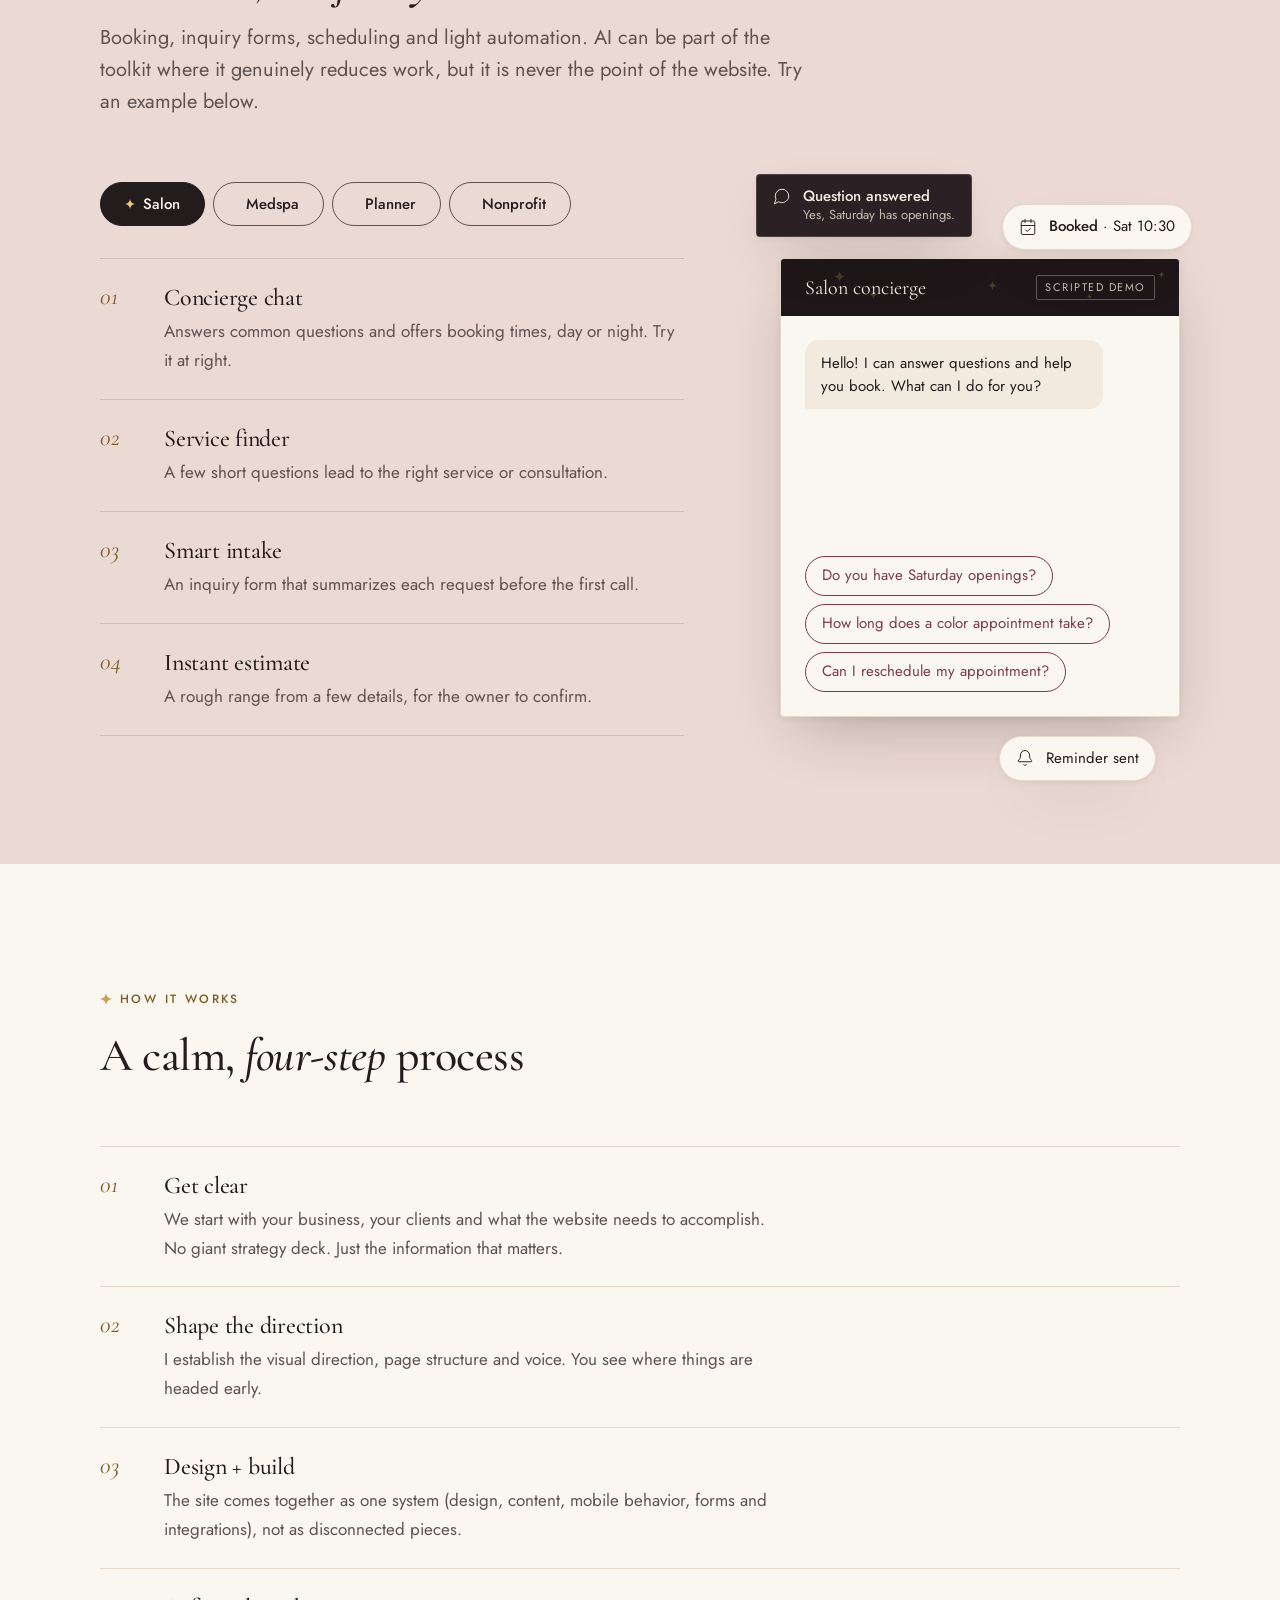
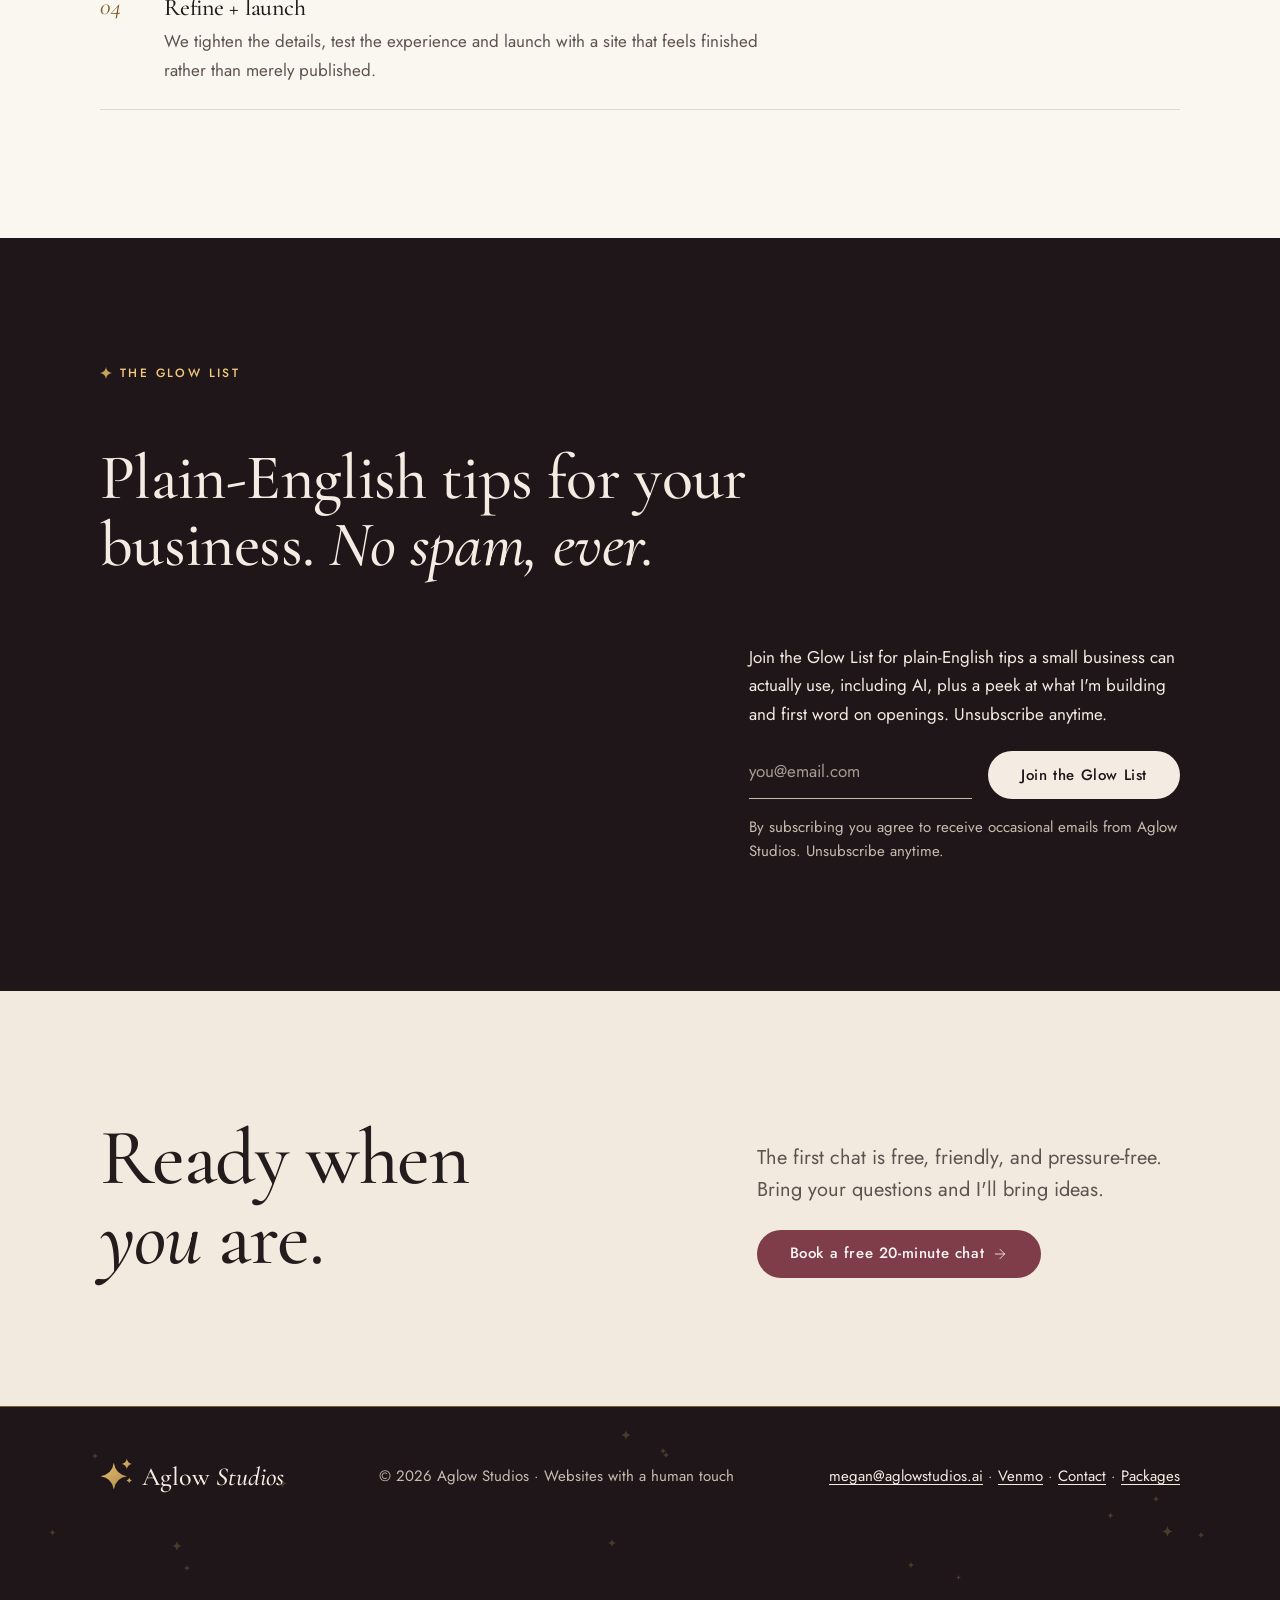
==== commit 5bd8fb57: "Concept cards scroll the whole site in 30s and show the demos in use Both cards scroll again, at abo" ====
--- a/index.html
+++ b/index.html
@@ -120,17 +120,17 @@
         <a class="concept reveal" href="concepts/salon/">
           <div class="browser">
             <div class="browser__bar"><i></i><i></i><i></i><span class="browser__url">Cuivre Hair Studio</span></div>
-            <div class="browser__view"><img src="assets/images/concepts/card-salon.webp" width="640" height="3078" loading="lazy" alt="Scrolling preview of the Cuivre Hair Studio concept: warm black and copper, bold condensed headlines, a sideways lookbook and a stylist-match quiz."></div>
+            <div class="browser__view"><img src="assets/images/concepts/card-salon.webp" width="640" height="3081" loading="lazy" alt="Scrolling preview of the Cuivre Hair Studio concept: warm black and copper, bold condensed headlines, a sideways lookbook and a stylist-match quiz."></div>
           </div>
           <div class="concept__body">
             <h3>Hair salon <span class="tag">Concept</span></h3>
             <p>Fashion editorial in warm black and copper, with a stylist-match quiz and a booking concierge.</p>
           </div>
         </a>
-        <a class="concept concept--static reveal" style="--i:1" href="concepts/medspa/">
+        <a class="concept reveal" style="--i:1" href="concepts/medspa/">
           <div class="browser">
             <div class="browser__bar"><i></i><i></i><i></i><span class="browser__url">Olea Spa &amp; Skin Retreat</span></div>
-            <div class="browser__view"><img src="assets/images/concepts/card-medspa.webp" width="640" height="4395" loading="lazy" alt="The Olea Spa and Skin Retreat concept: white, stone and sage, with full-width photography."></div>
+            <div class="browser__view"><img src="assets/images/concepts/card-medspa.webp" width="640" height="4582" loading="lazy" alt="Scrolling preview of the Olea Spa and Skin Retreat concept: white, stone and sage, full-width photography, a day being designed and reserved online, and a concierge chat."></div>
           </div>
           <div class="concept__body">
             <h3>Spa &amp; skin retreat <span class="tag">Concept</span></h3>
--- a/styles.css
+++ b/styles.css
@@ -596,11 +596,10 @@
 .browser__bar i { width: 9px; height: 9px; border-radius: 50%; background: var(--line-strong); opacity: .5; }
 .browser__url { margin-left: var(--s-3); font-size: .75rem; color: var(--ink-soft); white-space: nowrap; overflow: hidden; text-overflow: ellipsis; }
 .browser__view { aspect-ratio: 16 / 10; overflow: hidden; }
-.browser__view img { width: 100%; height: 100%; object-fit: cover; object-position: 50% 0; transition: object-position 9s linear; }
+/* Hover scrolls through the whole page in about 30s (owner's choice); leaving returns to the top quickly. */
+.browser__view img { width: 100%; height: 100%; object-fit: cover; object-position: 50% 0; transition: object-position 1.2s var(--ease); }
 .concept:hover .browser, .concept:focus-visible .browser { transform: translateY(-4px); box-shadow: var(--shadow-float); border-color: var(--gold); }
-.concept:hover .browser__view img, .concept:focus-visible .browser__view img { object-position: 50% 100%; }
-/* .concept--static: the frame stays on the top of the page (owner: the spa card must not scroll) */
-.concept--static:hover .browser__view img, .concept--static:focus-visible .browser__view img { object-position: 50% 0; }
+.concept:hover .browser__view img, .concept:focus-visible .browser__view img { object-position: 50% 100%; transition: object-position var(--scroll-time, 30s) linear; }
 .concept__body { padding-top: var(--s-5); }
 .concept__body h3 { margin-bottom: var(--s-2); display: flex; align-items: center; gap: var(--s-3); flex-wrap: wrap; }
 .concept__body p { color: var(--fg-soft); margin: 0; }
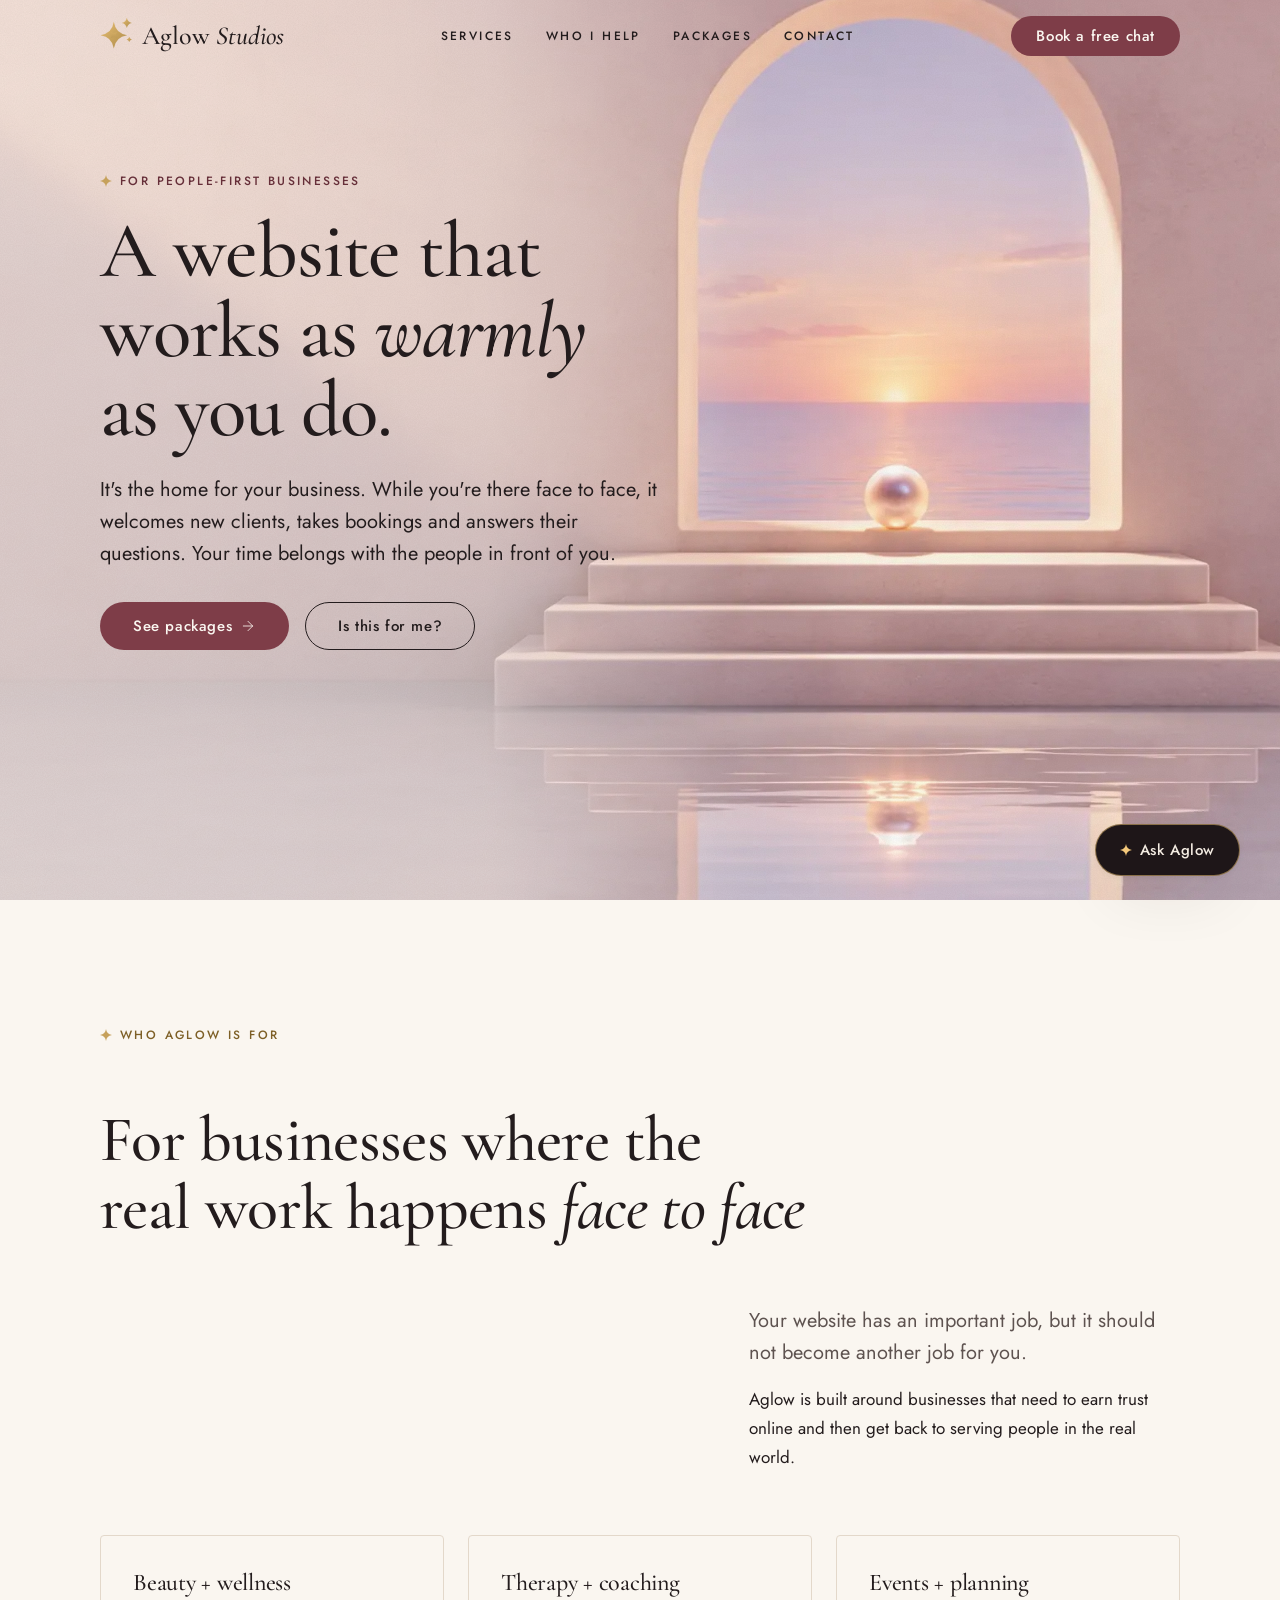
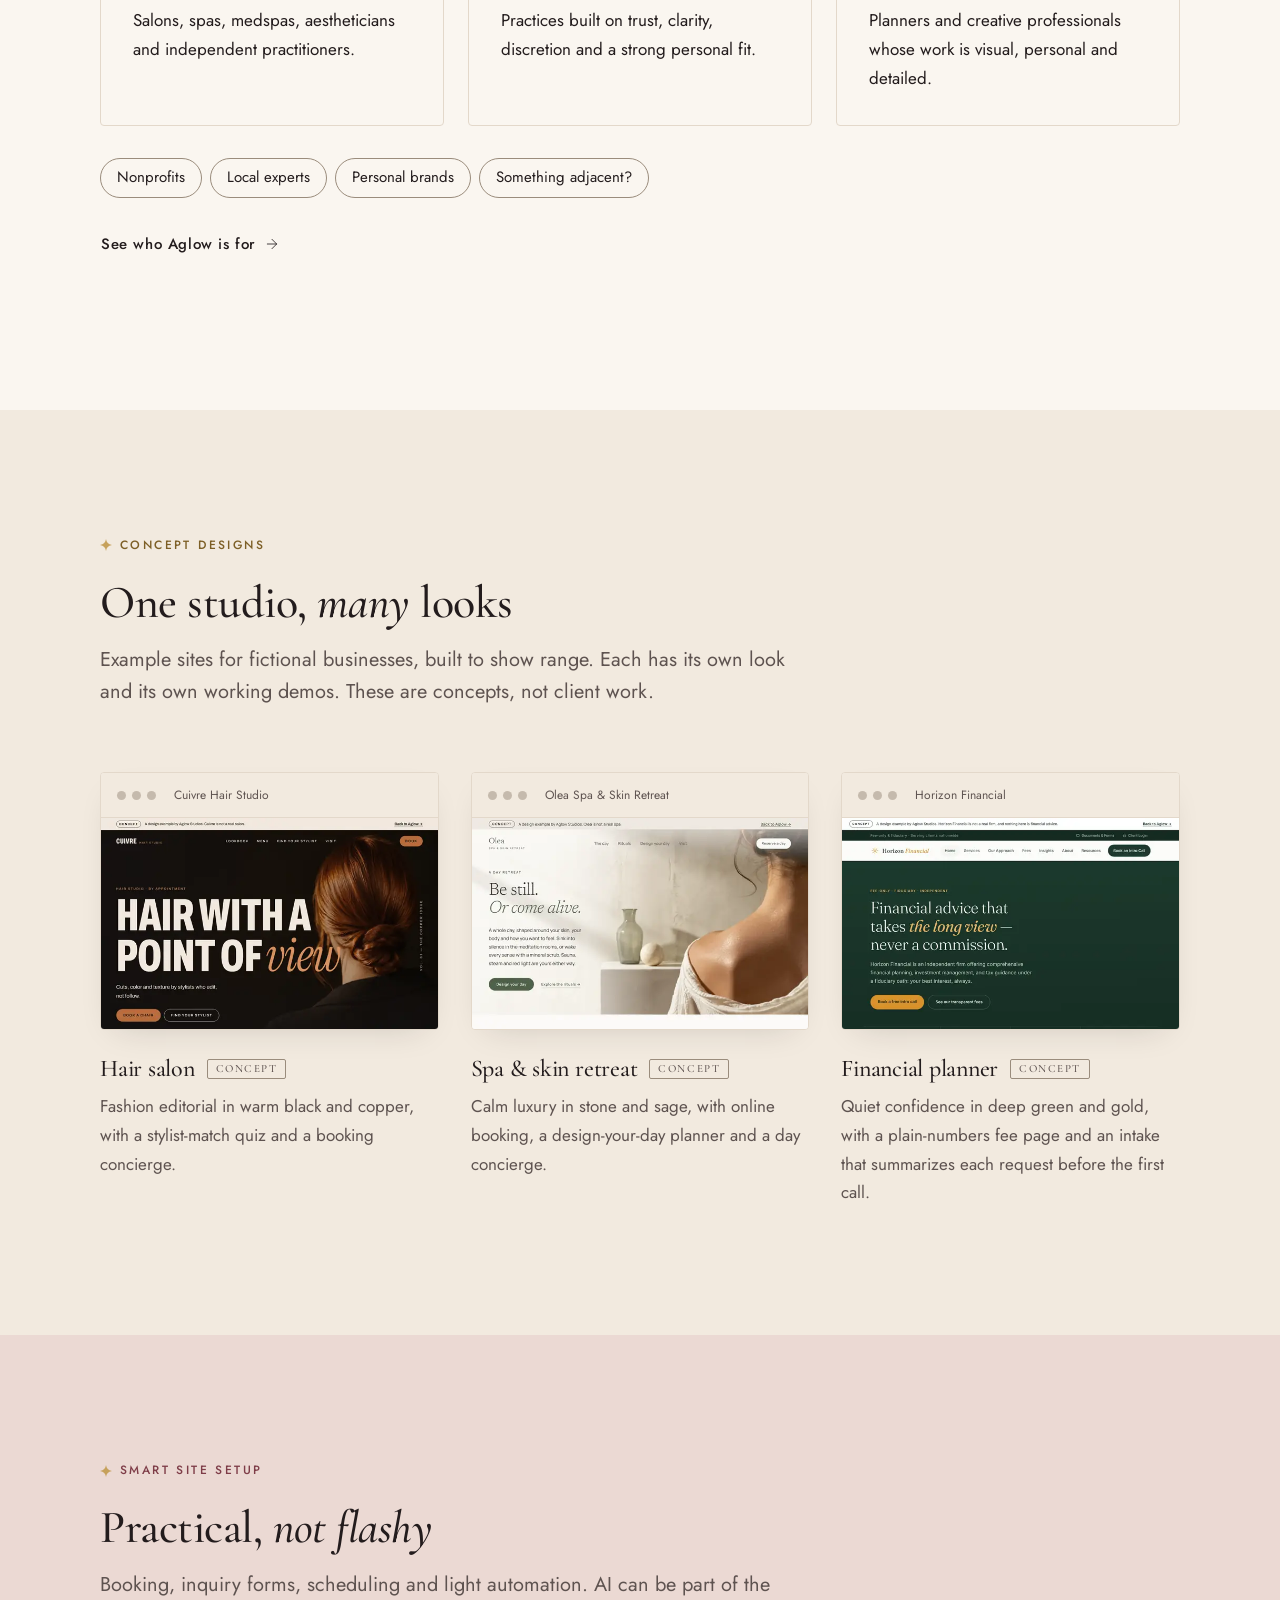
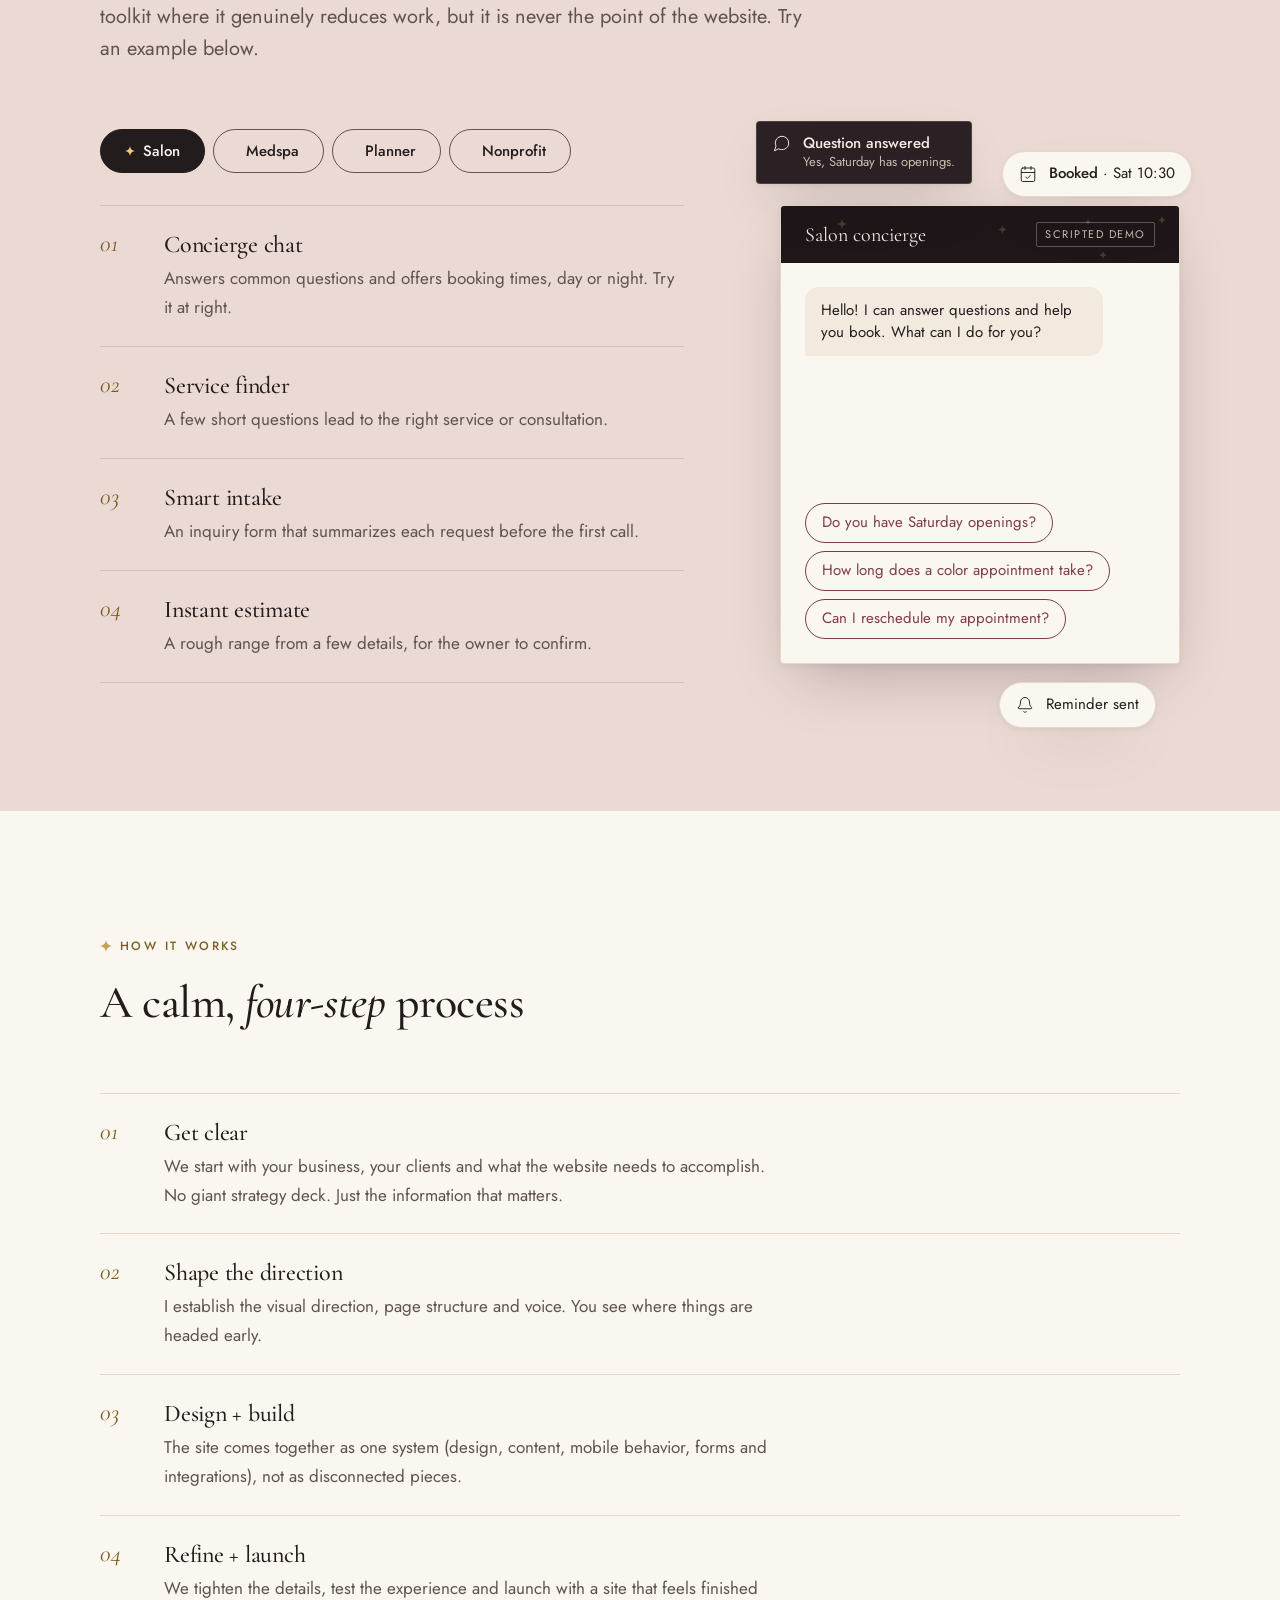
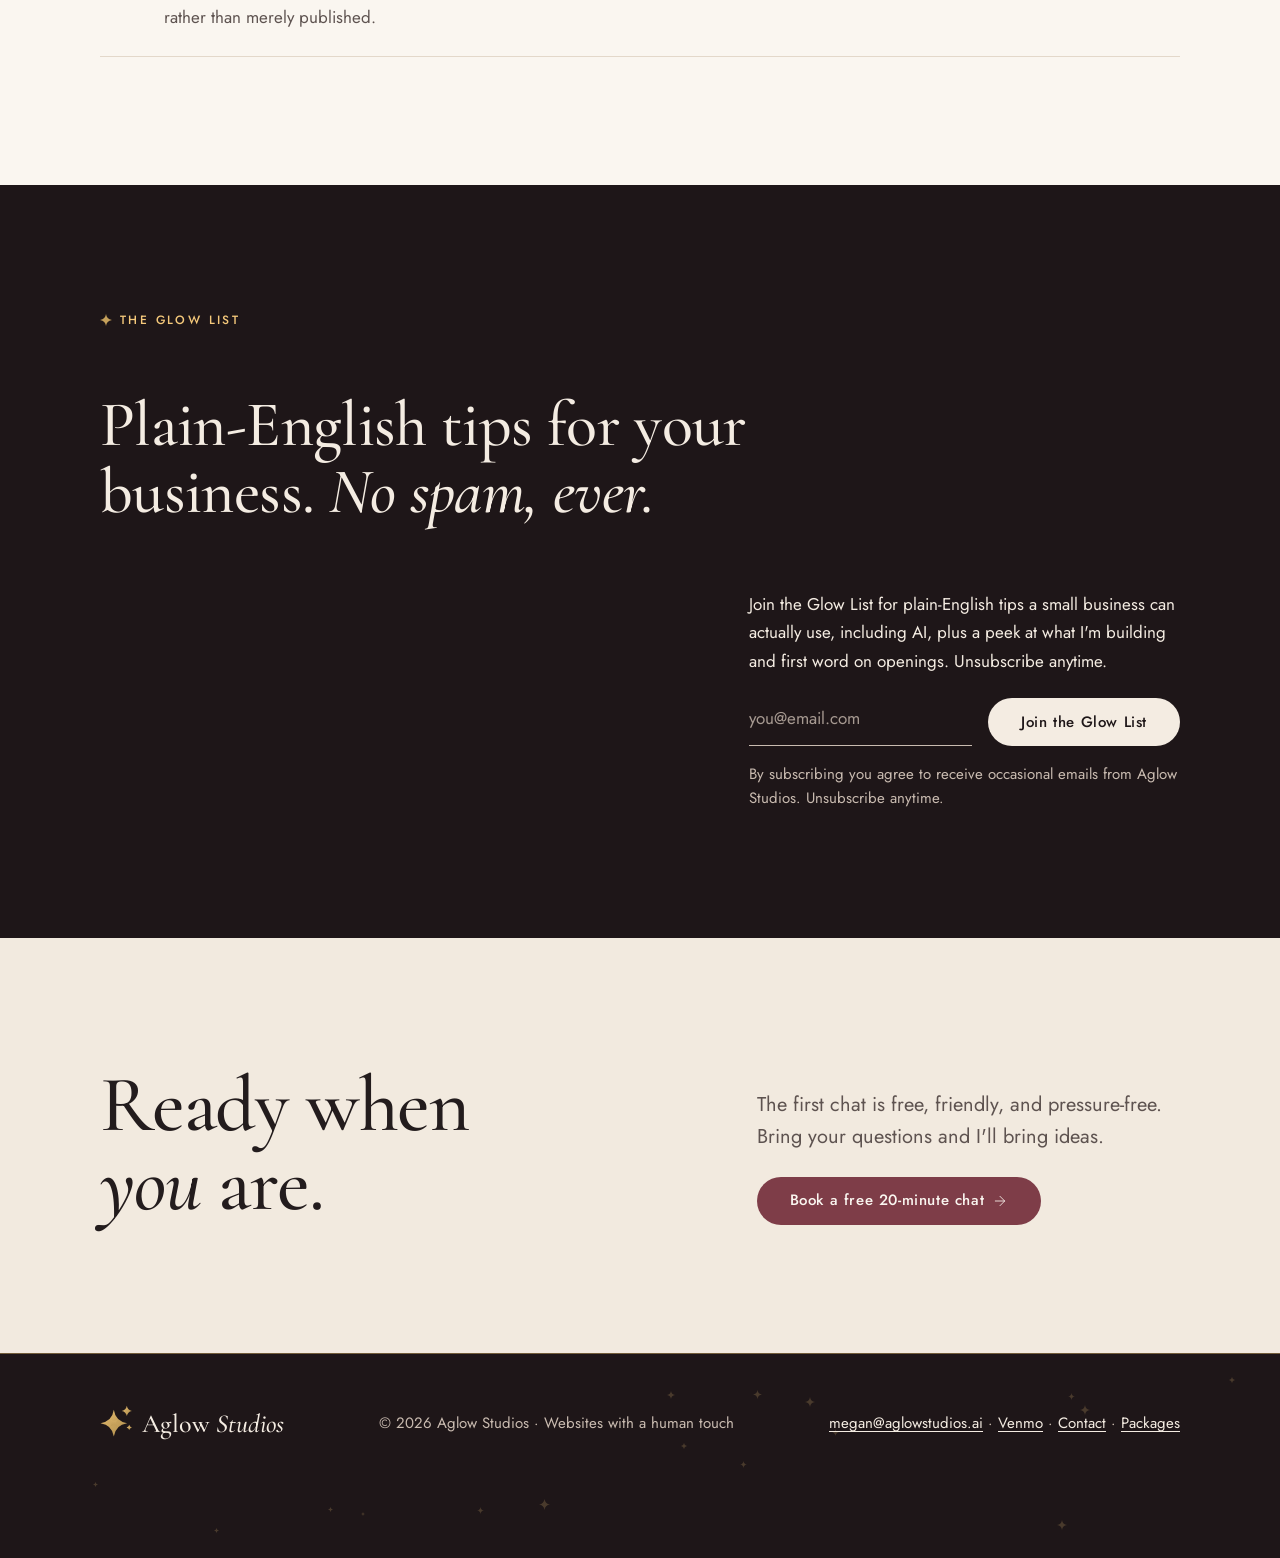
==== commit 37d51f7d: "Add Horizon Financial concept and its home page card A fictional fee-only planning firm in deep gree" ====
--- a/index.html
+++ b/index.html
@@ -137,6 +137,16 @@
             <p>Calm luxury in stone and sage, with online booking, a design-your-day planner and a day concierge.</p>
           </div>
         </a>
+        <a class="concept reveal" style="--i:2" href="concepts/financial/">
+          <div class="browser">
+            <div class="browser__bar"><i></i><i></i><i></i><span class="browser__url">Horizon Financial</span></div>
+            <div class="browser__view"><img src="assets/images/concepts/card-financial.webp" width="640" height="2288" loading="lazy" alt="Scrolling preview of the Horizon Financial concept: deep green and gold, a classic serif, botanical line art, and a summary a planner would read before a first call."></div>
+          </div>
+          <div class="concept__body">
+            <h3>Financial planner <span class="tag">Concept</span></h3>
+            <p>Quiet confidence in deep green and gold, with a plain-numbers fee page and an intake that summarizes each request before the first call.</p>
+          </div>
+        </a>
       </div>
     </div>
   </section>
--- a/styles.css
+++ b/styles.css
@@ -586,7 +586,8 @@
 
 /* ---------- Concept cards: a browser frame that scrolls the page on hover ---------- */
 .concepts { display: grid; gap: var(--s-6); }
-@media (min-width: 900px) { .concepts { grid-template-columns: repeat(2, 1fr); gap: var(--s-7); } }
+@media (min-width: 700px) and (max-width: 999px) { .concepts { grid-template-columns: repeat(2, 1fr); } }
+@media (min-width: 1000px) { .concepts { grid-template-columns: repeat(3, 1fr); gap: var(--s-6); } }
 .concept { display: block; color: inherit; text-decoration: none; }
 .browser {
   border: 1px solid var(--line); border-radius: var(--r-card); background: var(--ivory); overflow: hidden;
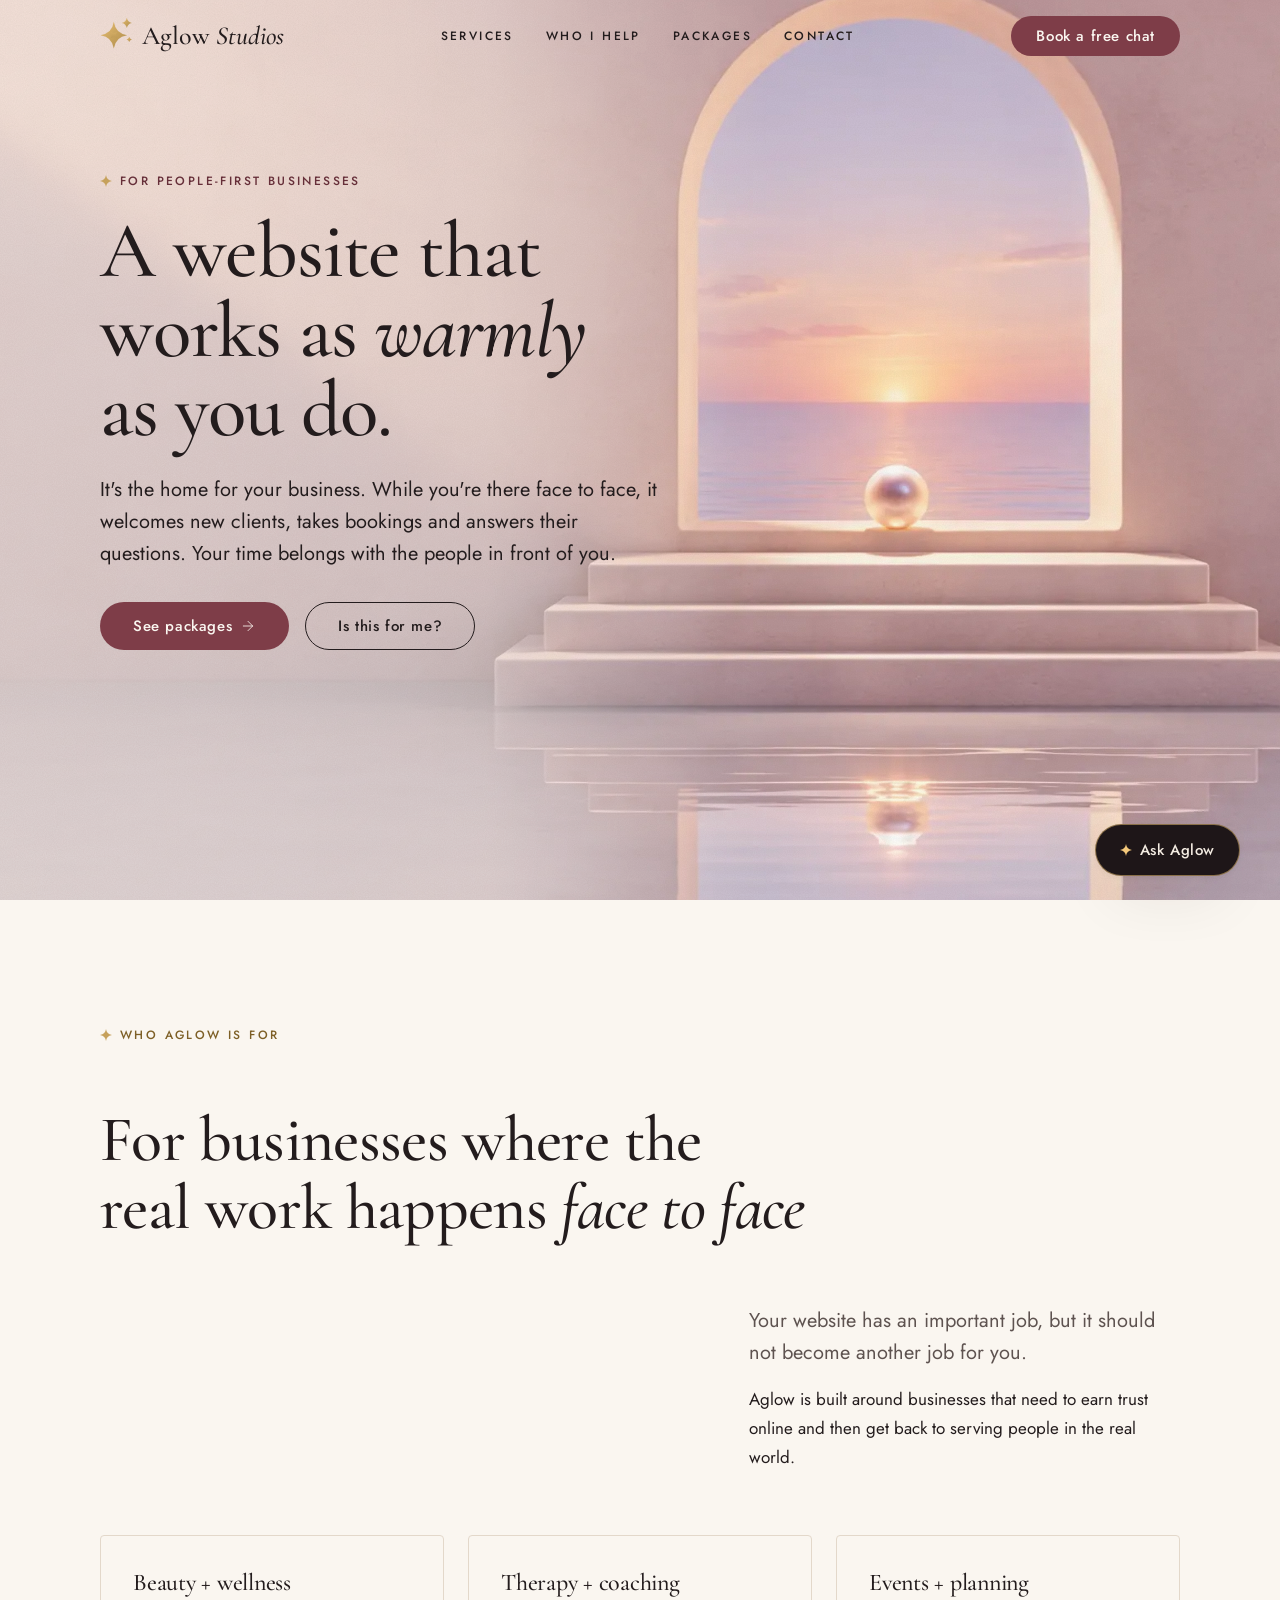
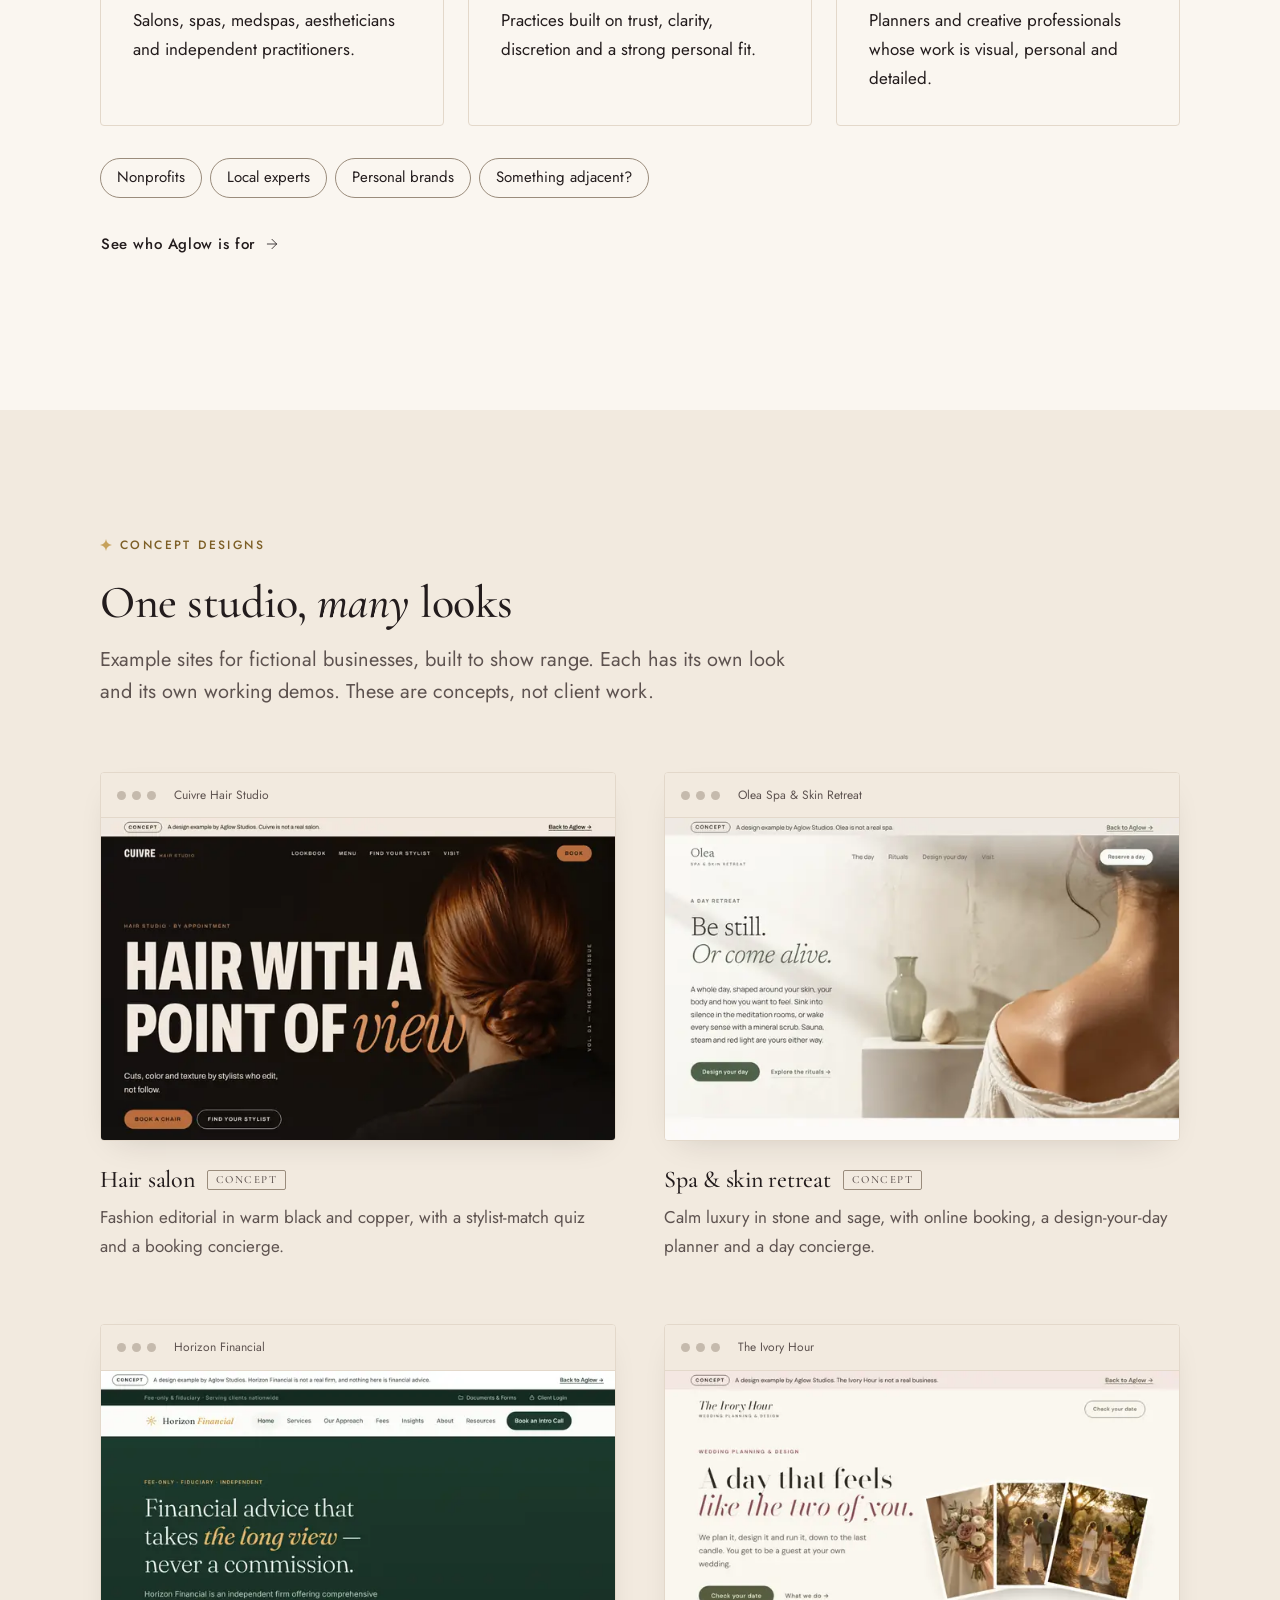
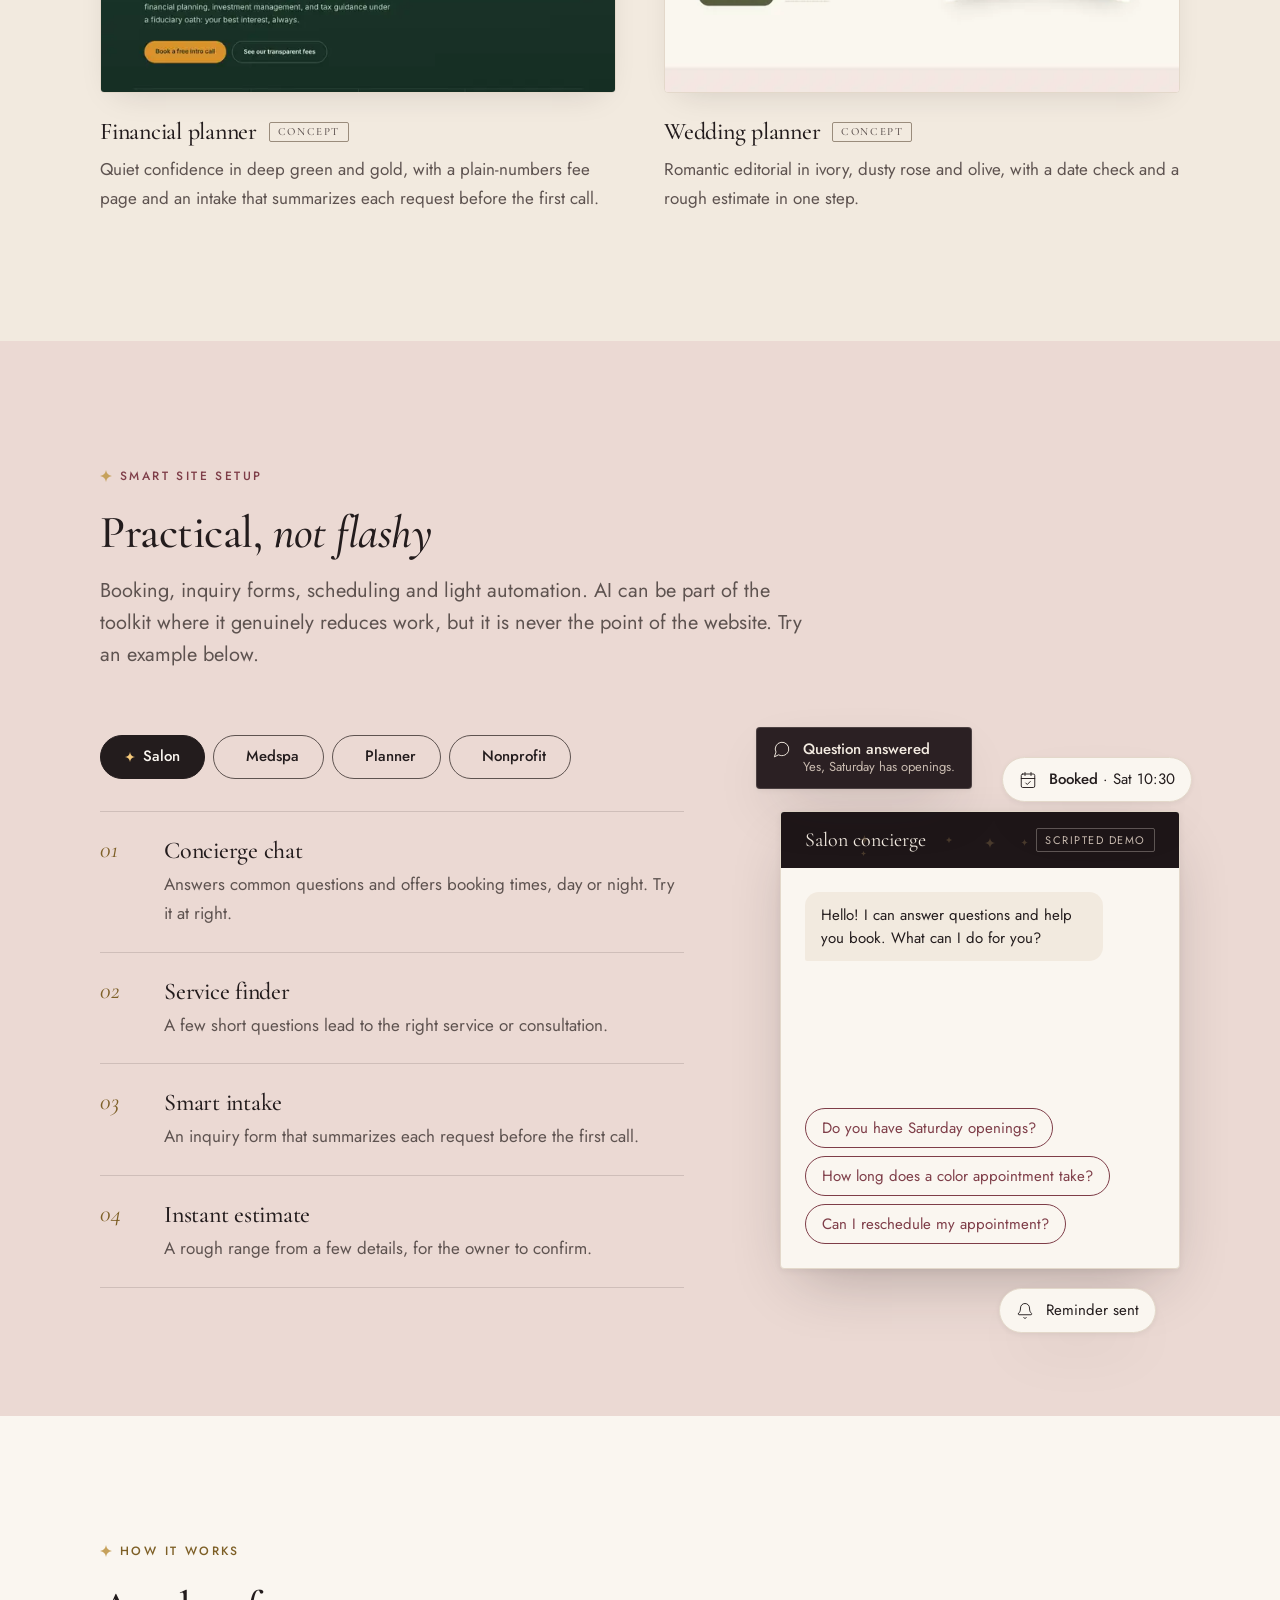
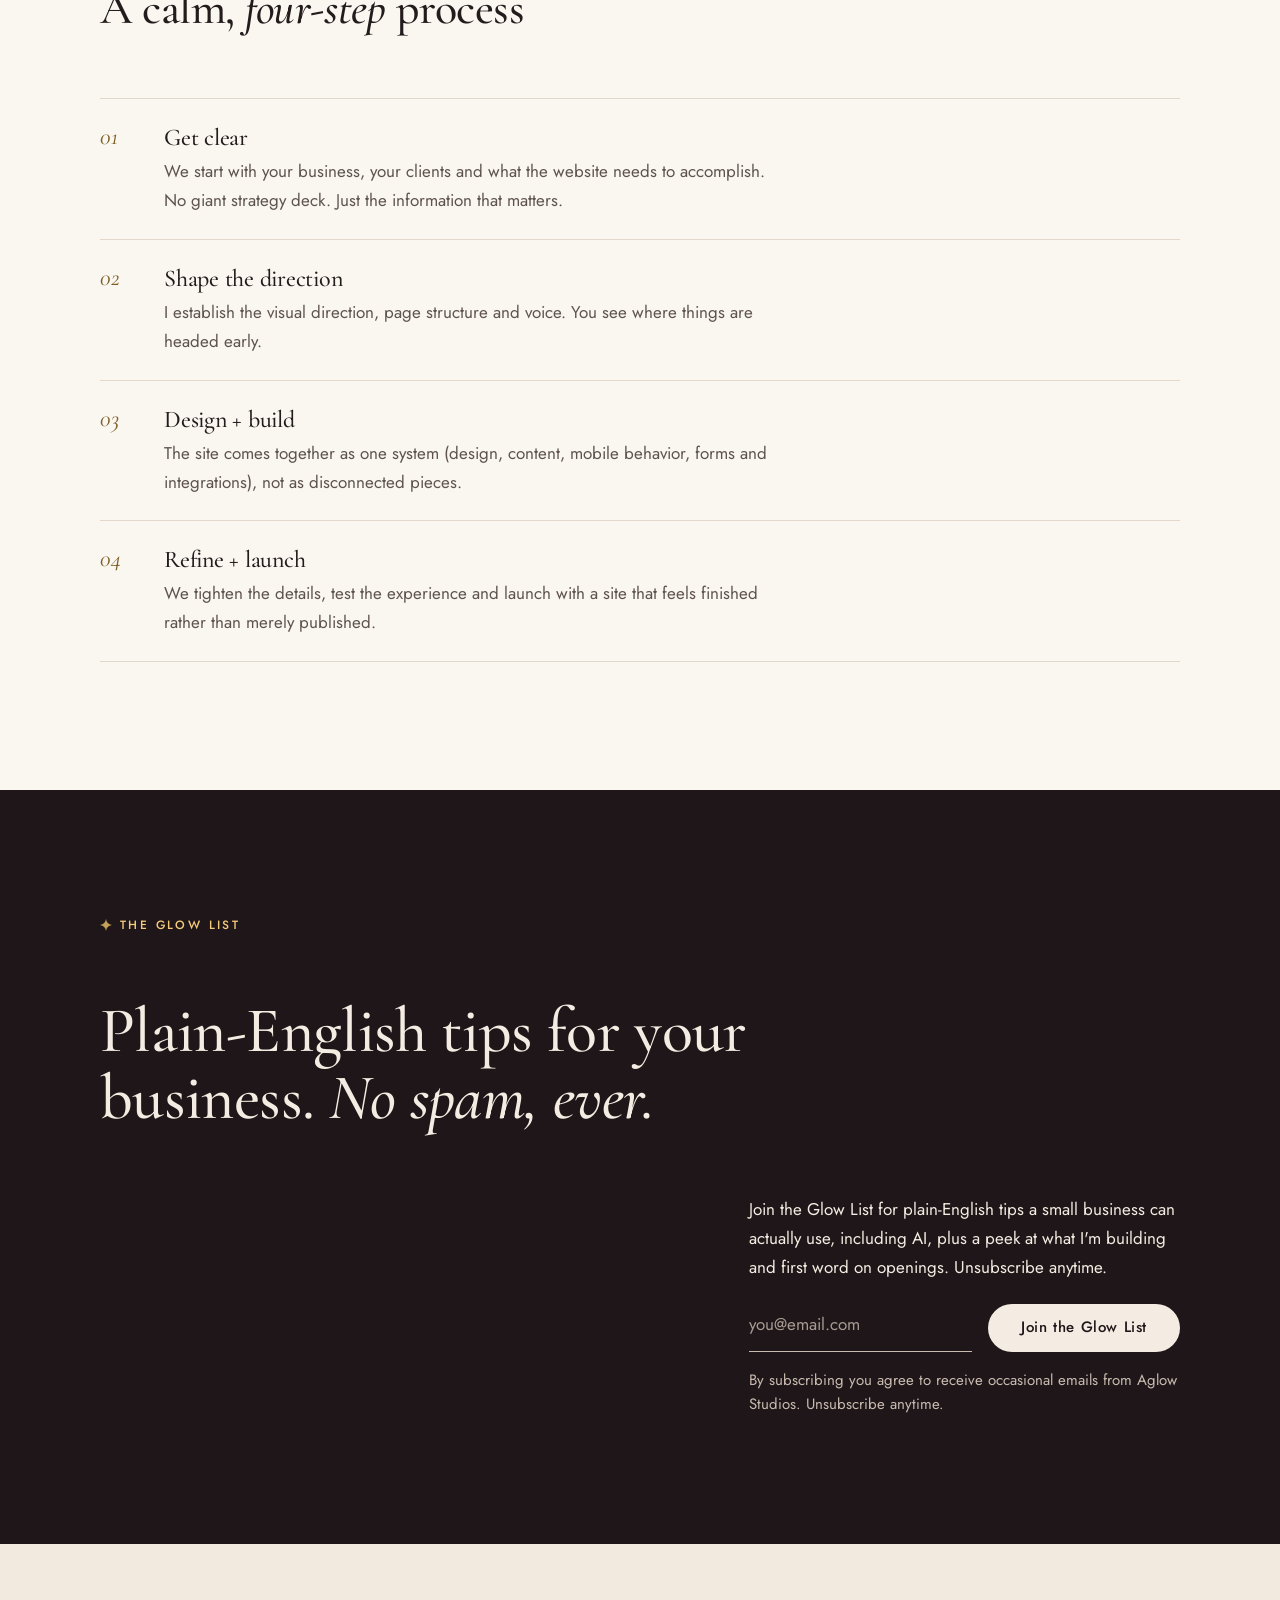
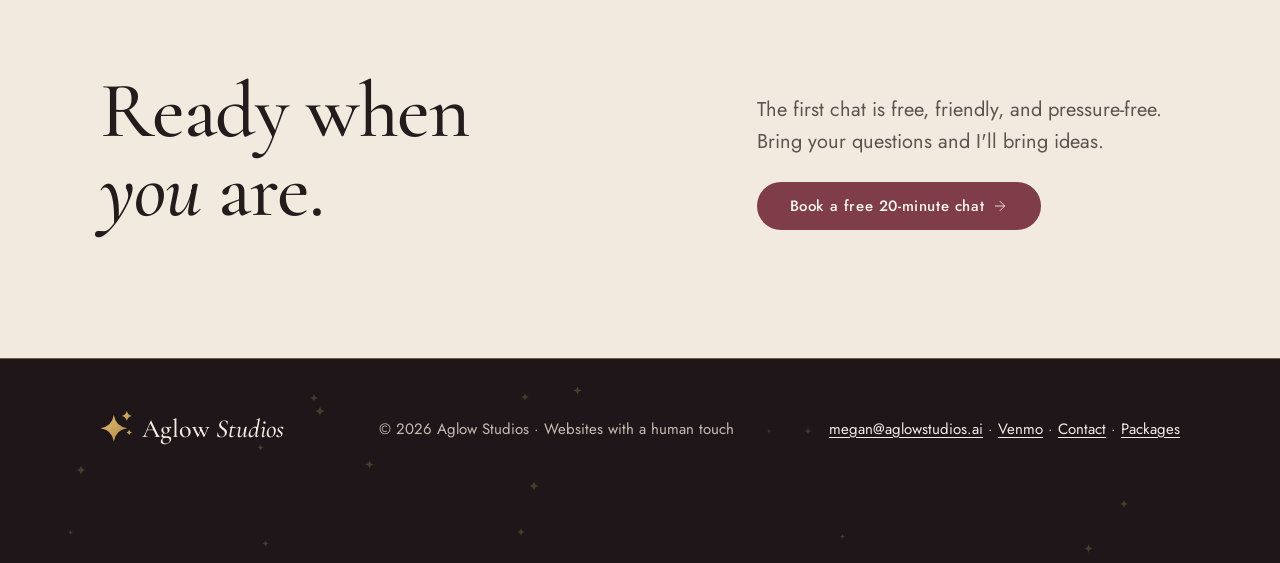
==== commit a9951d4d: "Add The Ivory Hour wedding planner concept and its home page card One compact page: a hero with thre" ====
--- a/index.html
+++ b/index.html
@@ -147,6 +147,16 @@
             <p>Quiet confidence in deep green and gold, with a plain-numbers fee page and an intake that summarizes each request before the first call.</p>
           </div>
         </a>
+        <a class="concept reveal" style="--i:3" href="concepts/wedding/">
+          <div class="browser">
+            <div class="browser__bar"><i></i><i></i><i></i><span class="browser__url">The Ivory Hour</span></div>
+            <div class="browser__view"><img src="assets/images/concepts/card-wedding.webp" width="640" height="1780" loading="lazy" alt="Scrolling preview of The Ivory Hour concept: ivory, dusty rose and olive, a large italic serif, an overlapping photo collage and a date check with a rough estimate."></div>
+          </div>
+          <div class="concept__body">
+            <h3>Wedding planner <span class="tag">Concept</span></h3>
+            <p>Romantic editorial in ivory, dusty rose and olive, with a date check and a rough estimate in one step.</p>
+          </div>
+        </a>
       </div>
     </div>
   </section>
--- a/styles.css
+++ b/styles.css
@@ -586,8 +586,9 @@
 
 /* ---------- Concept cards: a browser frame that scrolls the page on hover ---------- */
 .concepts { display: grid; gap: var(--s-6); }
-@media (min-width: 700px) and (max-width: 999px) { .concepts { grid-template-columns: repeat(2, 1fr); } }
-@media (min-width: 1000px) { .concepts { grid-template-columns: repeat(3, 1fr); gap: var(--s-6); } }
+/* four concepts: two by two */
+@media (min-width: 700px) { .concepts { grid-template-columns: repeat(2, 1fr); gap: var(--s-7) var(--s-6); } }
+@media (min-width: 1000px) { .concepts { gap: var(--s-8) var(--s-7); } }
 .concept { display: block; color: inherit; text-decoration: none; }
 .browser {
   border: 1px solid var(--line); border-radius: var(--r-card); background: var(--ivory); overflow: hidden;
